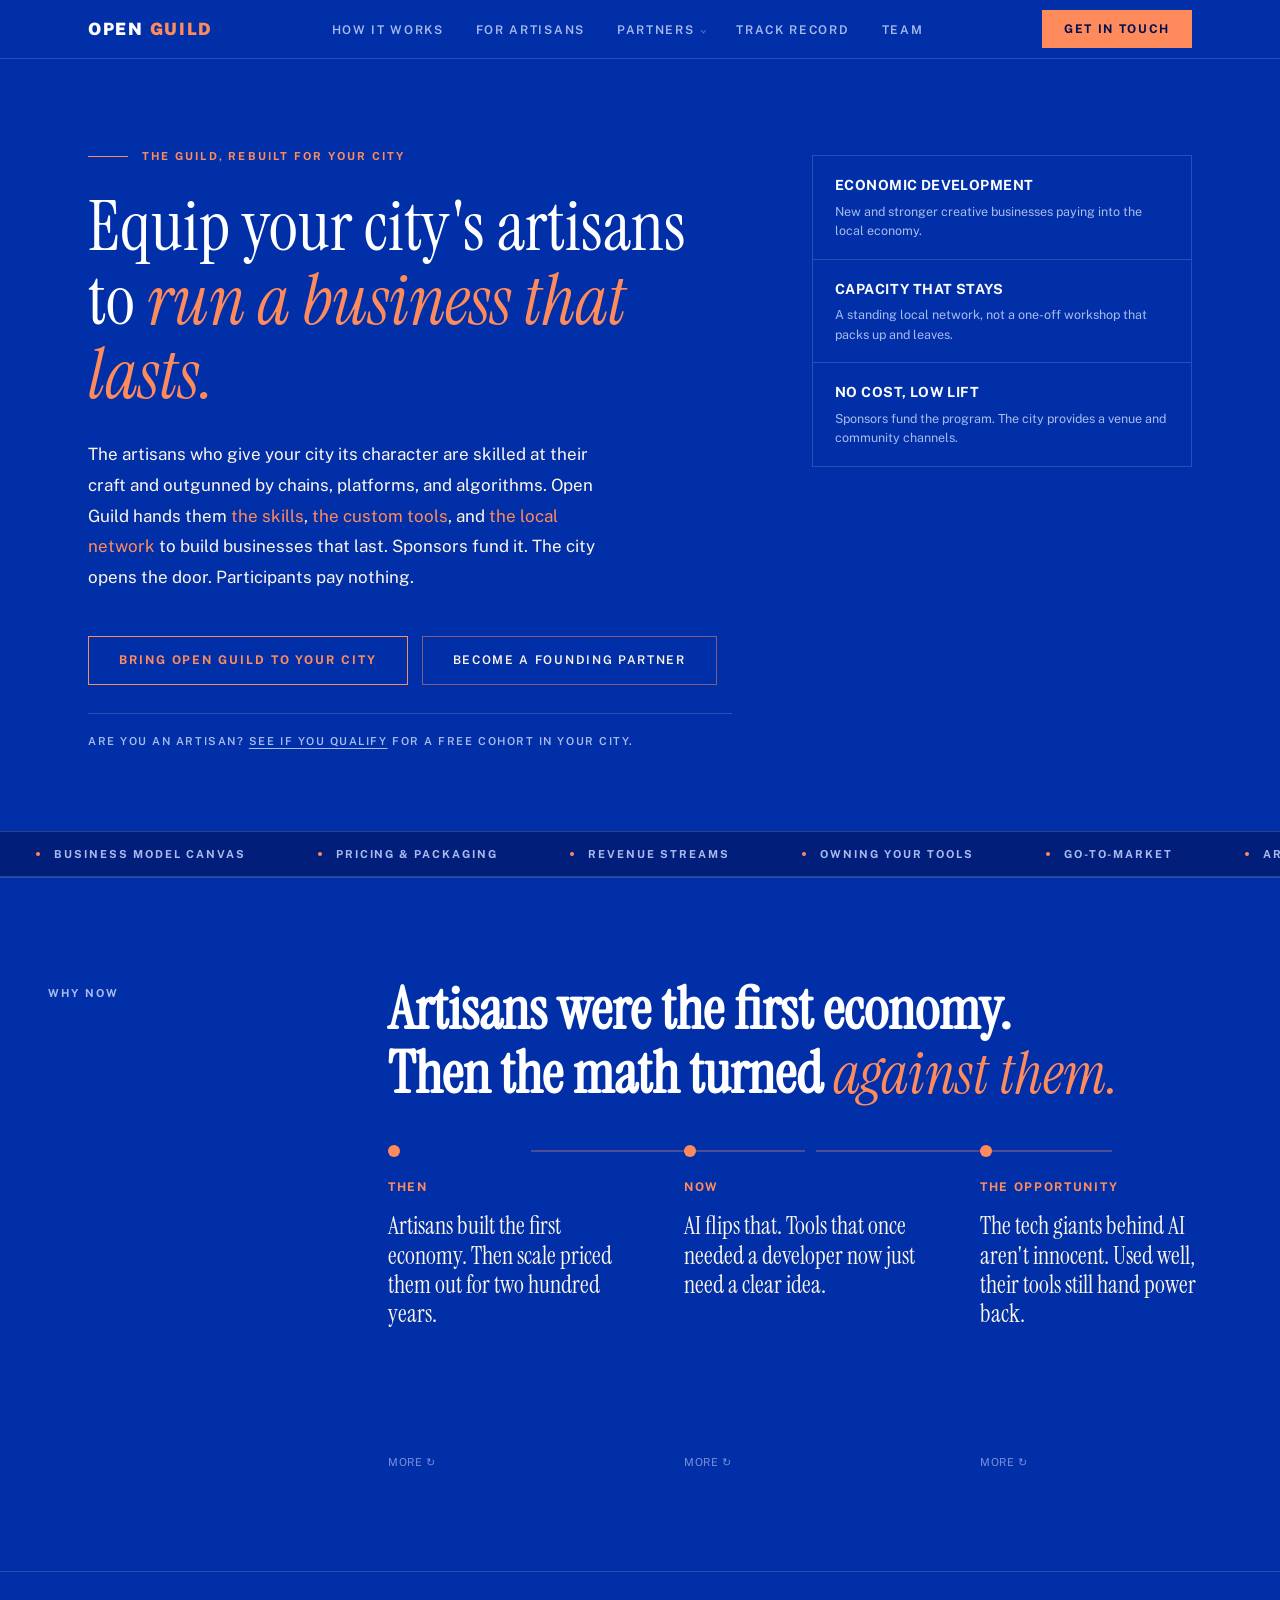
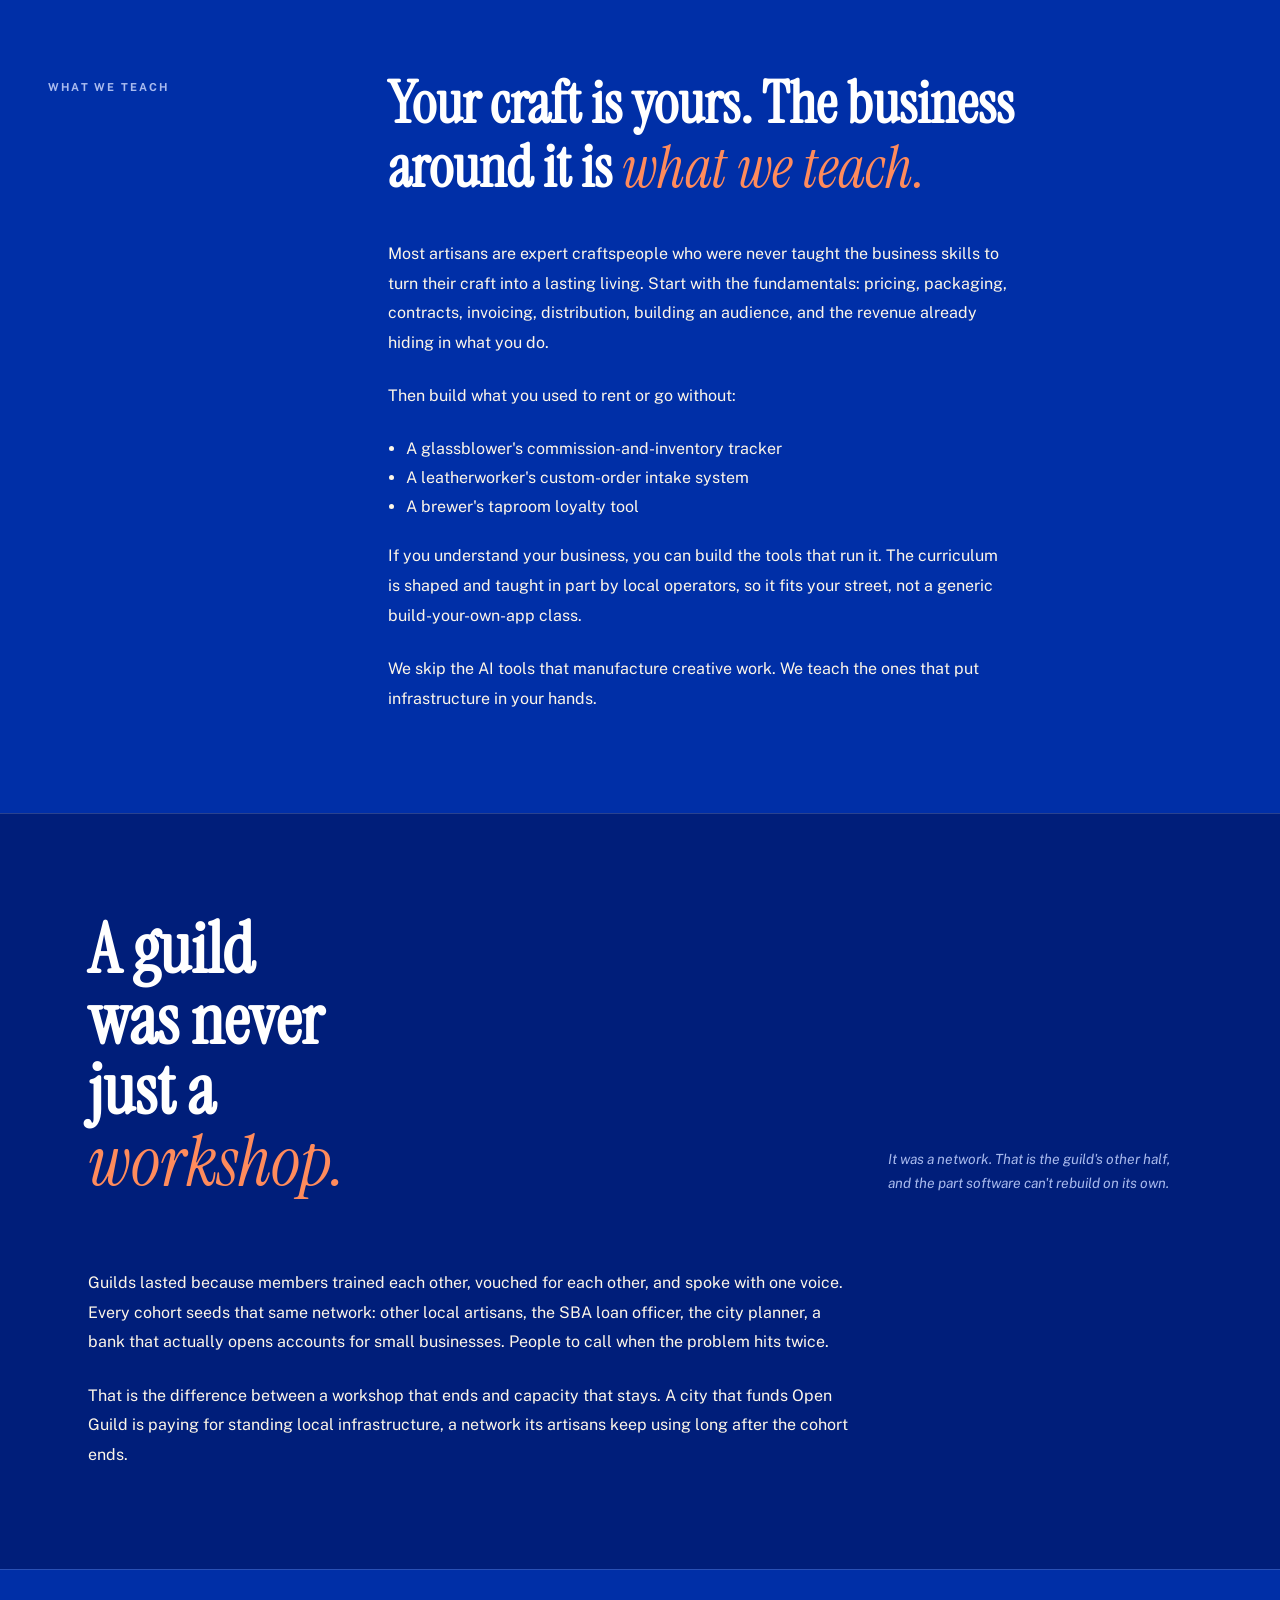
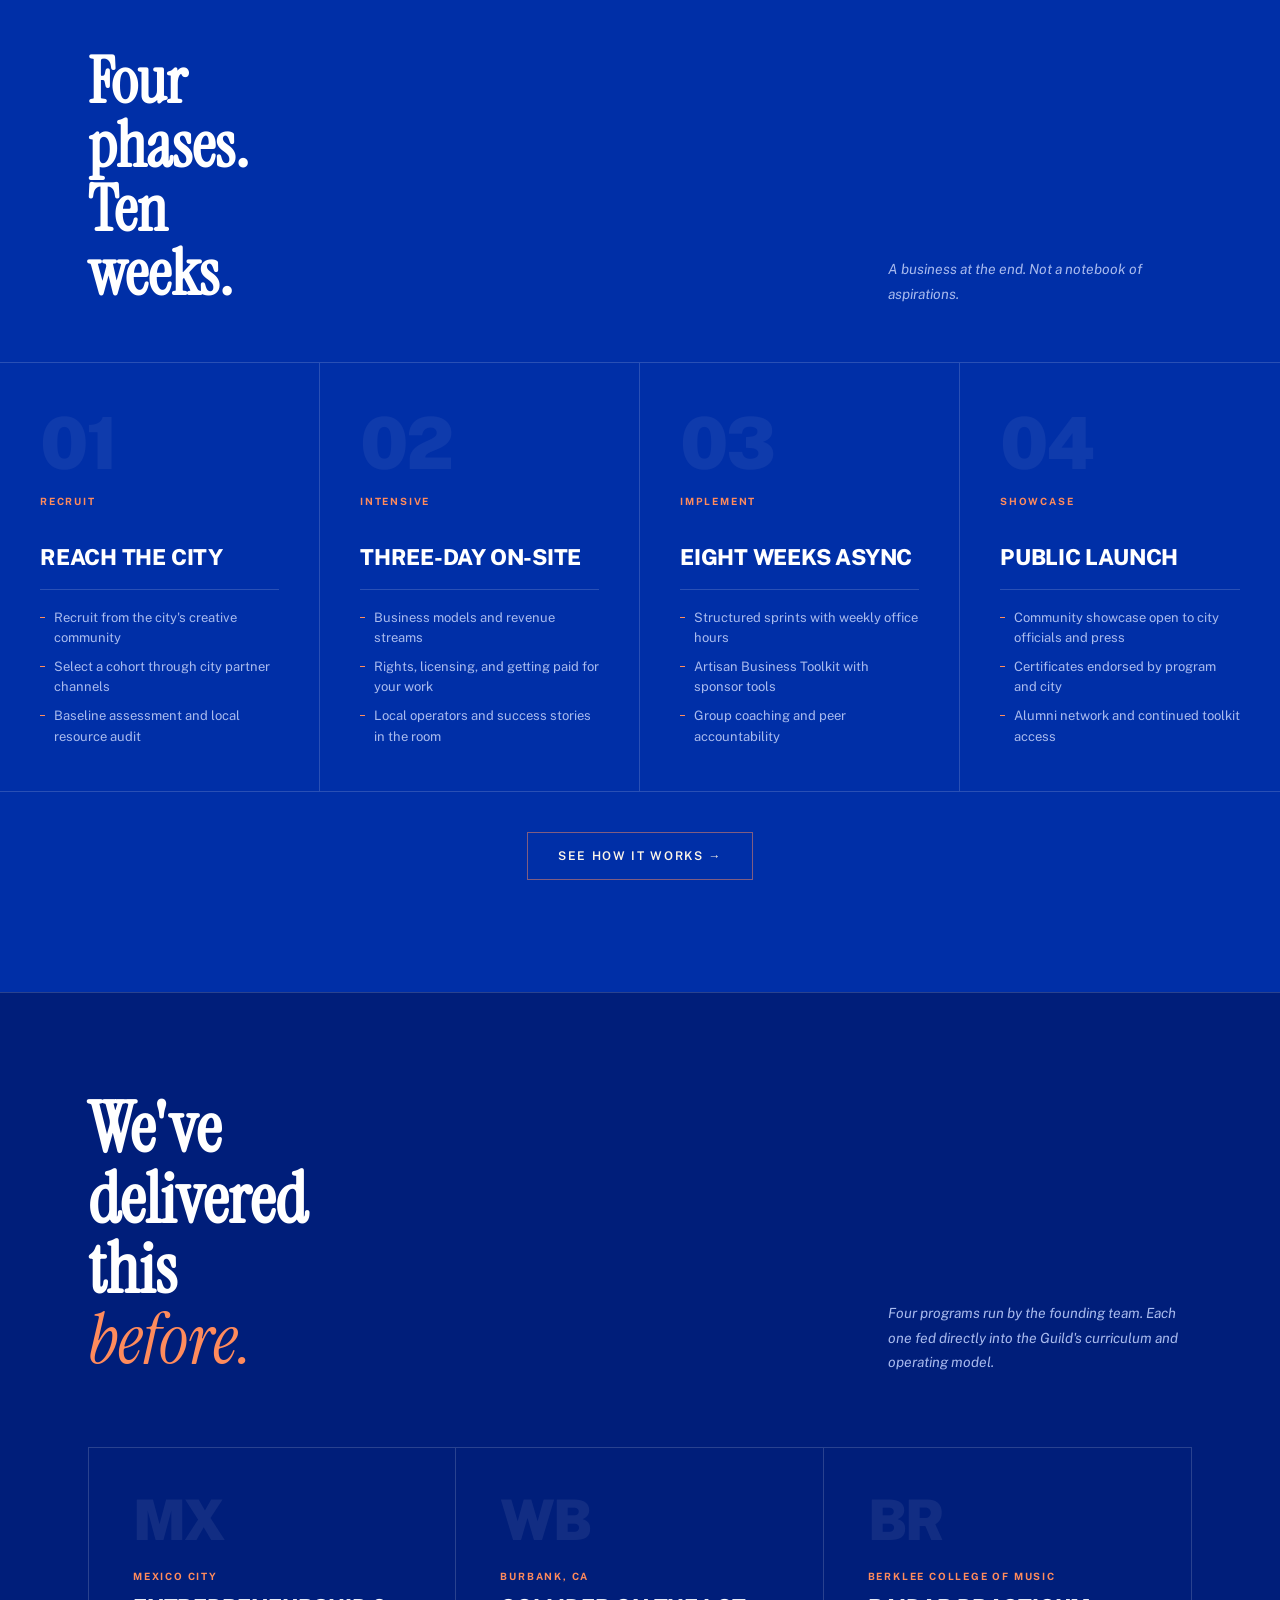
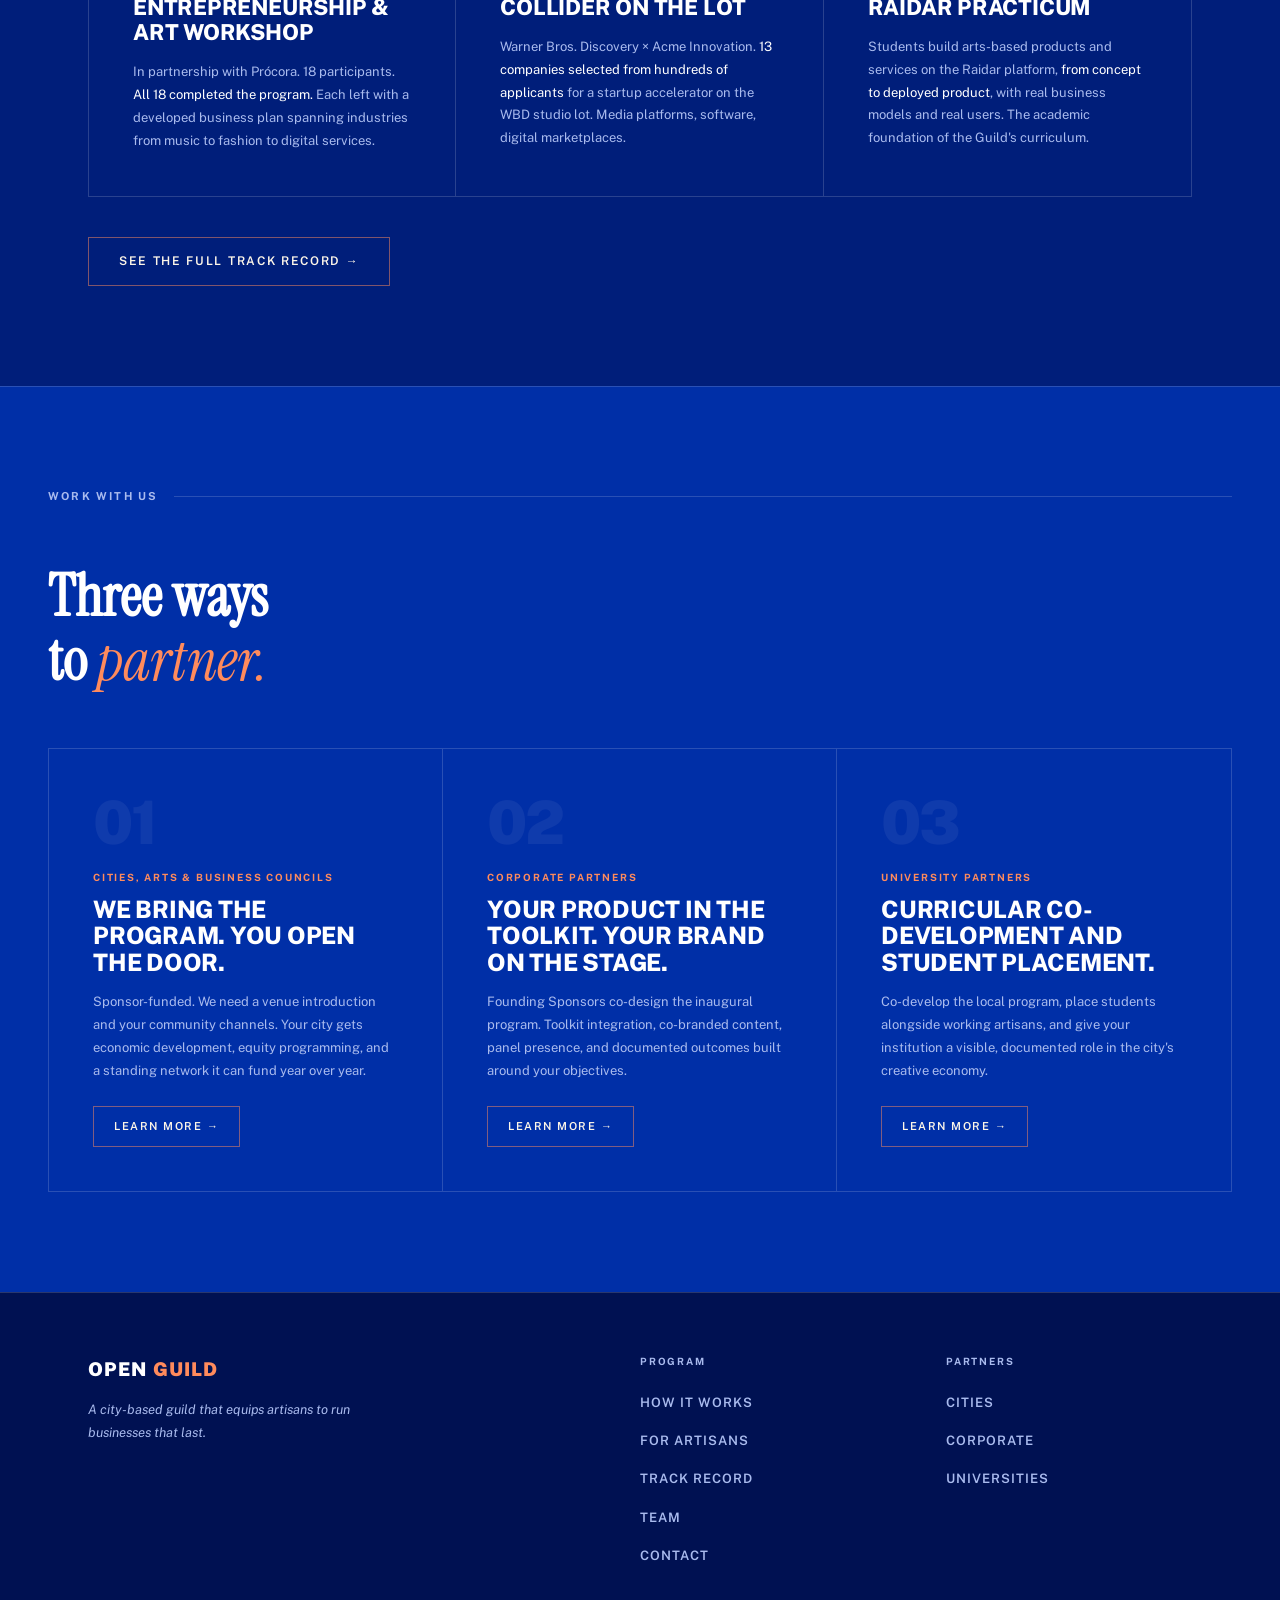
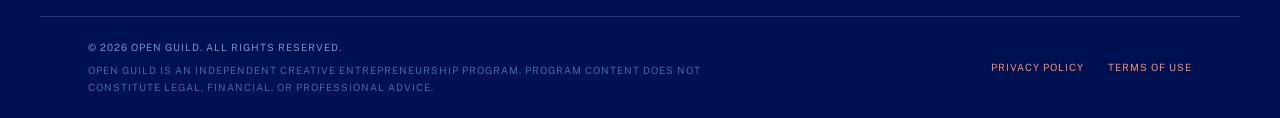
==== index.html @ da835fa4 "Fix footer-bottom layout and remaining "City Arts Lab" leftover - Restructure footer-bottom into two" ====
<!DOCTYPE html>
<html lang="en">
<head>
<meta charset="UTF-8">
<meta name="viewport" content="width=device-width, initial-scale=1.0">
<title>Open Guild — The guild, rebuilt for your city</title>
<meta property="og:title" content="Open Guild">
<meta property="og:description" content="Open Guild equips a city's artisans to run businesses that last. We bring the program to your city. Sponsors underwrite it. Participants pay nothing.">
<meta property="og:type" content="website">
<meta property="og:url" content="https://cityartslab.com/">
<meta name="twitter:card" content="summary_large_image">
<link rel="icon" type="image/svg+xml" href="/favicon.svg">
<link rel="apple-touch-icon" sizes="180x180" href="/apple-touch-icon.png">
<link rel="icon" type="image/png" sizes="32x32" href="/favicon-32.png">
<meta property="og:image" content="https://cityartslab.com/og-image.png">
<meta property="og:image:width" content="1200">
<meta property="og:image:height" content="630">
<meta property="og:image:alt" content="Open Guild - the guild, rebuilt for your city">
<meta name="twitter:image" content="https://cityartslab.com/og-image.png">
<link rel="preconnect" href="https://fonts.googleapis.com">
<link rel="preconnect" href="https://fonts.gstatic.com" crossorigin>
<link href="https://fonts.googleapis.com/css2?family=Instrument+Serif:ital@0;1&family=Public+Sans:ital,wght@0,400;0,500;0,700;1,400&display=swap" rel="stylesheet">
<link rel="stylesheet" href="styles.css">
</head>
<body>

<nav>
  <div class="nav-inner">
    <a href="index.html" class="wordmark">Open <em>Guild</em></a>
    <ul class="nav-links">
      <li><a href="how-it-works.html">How It Works</a></li>
        <li><a href="artisans.html">For Artisans</a></li>
      <li class="nav-dropdown-wrap">
        <a href="partners.html" class="has-dropdown">Partners</a>
        <ul class="nav-dropdown">
          <li><a href="cities.html">Cities</a></li>
          <li><a href="corporate.html">Corporate</a></li>
          <li><a href="universities.html">Universities</a></li>
        </ul>
      </li>
      <li><a href="track-record.html">Track Record</a></li>
      <li><a href="team.html">Team</a></li>
    </ul>
    <div class="nav-right">
      <a href="mailto:hello@cityartslab.com" class="nav-cta">Get in Touch</a>
      <button class="nav-hamburger" id="navToggle" aria-label="Menu">
        <span></span><span></span><span></span>
      </button>
    </div>
  </div>
  <div class="nav-mobile" id="navMobile">
    <ul>
      <li><a href="how-it-works.html">How It Works</a></li>
        <li><a href="artisans.html">For Artisans</a></li>
      <li><a href="partners.html">Partners</a></li>
      <li><a href="cities.html" class="sub">— Cities</a></li>
      <li><a href="corporate.html" class="sub">— Corporate</a></li>
      <li><a href="universities.html" class="sub">— Universities</a></li>
      <li><a href="track-record.html">Track Record</a></li>
      <li><a href="team.html">Team</a></li>
      <li><a href="mailto:hello@cityartslab.com">Get in Touch</a></li>
    </ul>
  </div>
</nav>

<!-- HERO -->
<div class="hero-wrap">
  <div>
    <div class="hero-kicker reveal">
      <span class="hero-kicker-line"></span>
      <span class="hero-kicker-text">The guild, rebuilt for your city</span>
    </div>
    <h1 class="hero-h1 reveal d1">
      Equip your city's artisans to <em>run a business that lasts.</em>
    </h1>
    <p class="hero-body reveal d2">
      The artisans who give your city its character are skilled at their craft and outgunned by chains, platforms, and algorithms. Open Guild hands them <span style="color:var(--coral);">the skills</span>, <span style="color:var(--coral);">the custom tools</span>, and <span style="color:var(--coral);">the local network</span> to build businesses that last. Sponsors fund it. The city opens the door. Participants pay nothing.
    </p>
    <div class="hero-ctas reveal d3">
      <a href="cities.html" class="btn-y">Bring Open Guild to your city</a>
      <a href="partners.html" class="btn-ghost">Become a founding partner</a>
    </div>
    <p class="hero-note reveal d4" style="margin-top:28px;">Are you an artisan? <a href="artisans.html" style="color:var(--muted);text-decoration:underline;text-underline-offset:3px;">See if you qualify</a> for a free cohort in your city.</p>
  </div>
  <div class="hero-stats reveal d2">
    <div class="hero-stat">
      <div class="stat-l">Economic Development</div>
      <div class="stat-d">New and stronger creative businesses paying into the local economy.</div>
    </div>
    <div class="hero-stat">
      <div class="stat-l">Capacity That Stays</div>
      <div class="stat-d">A standing local network, not a one-off workshop that packs up and leaves.</div>
    </div>
    <div class="hero-stat">
      <div class="stat-l">No Cost, Low Lift</div>
      <div class="stat-d">Sponsors fund the program. The city provides a venue and community channels.</div>
    </div>
  </div>
</div>

<!-- TICKER -->
<div class="ticker">
  <div class="ticker-track">
    <span class="ticker-item"><span class="ticker-dot"></span>Business Model Canvas</span>
    <span class="ticker-item"><span class="ticker-dot"></span>Pricing &amp; Packaging</span>
    <span class="ticker-item"><span class="ticker-dot"></span>Revenue Streams</span>
    <span class="ticker-item"><span class="ticker-dot"></span>Owning Your Tools</span>
    <span class="ticker-item"><span class="ticker-dot"></span>Go-to-Market</span>
    <span class="ticker-item"><span class="ticker-dot"></span>Artisan Business Toolkit</span>
    <span class="ticker-item"><span class="ticker-dot"></span>Rights &amp; Licensing</span>
    <span class="ticker-item"><span class="ticker-dot"></span>P&amp;L for Artisans</span>
    <span class="ticker-item"><span class="ticker-dot"></span>Contracts &amp; Invoicing</span>
    <span class="ticker-item"><span class="ticker-dot"></span>MVP to Market</span>
    <span class="ticker-item"><span class="ticker-dot"></span>Local Business Networks</span>
    <span class="ticker-item"><span class="ticker-dot"></span>Advocacy &amp; Organizing</span>
    <span class="ticker-item"><span class="ticker-dot"></span>Point-of-Sale, Built to Fit</span>
    <span class="ticker-item"><span class="ticker-dot"></span>AI-Assisted Tools</span>
    <span class="ticker-item"><span class="ticker-dot"></span>Business Model Canvas</span>
    <span class="ticker-item"><span class="ticker-dot"></span>Pricing &amp; Packaging</span>
    <span class="ticker-item"><span class="ticker-dot"></span>Revenue Streams</span>
    <span class="ticker-item"><span class="ticker-dot"></span>Owning Your Tools</span>
    <span class="ticker-item"><span class="ticker-dot"></span>Go-to-Market</span>
    <span class="ticker-item"><span class="ticker-dot"></span>Artisan Business Toolkit</span>
    <span class="ticker-item"><span class="ticker-dot"></span>Rights &amp; Licensing</span>
    <span class="ticker-item"><span class="ticker-dot"></span>P&amp;L for Artisans</span>
    <span class="ticker-item"><span class="ticker-dot"></span>Contracts &amp; Invoicing</span>
    <span class="ticker-item"><span class="ticker-dot"></span>Local Business Networks</span>
    <span class="ticker-item"><span class="ticker-dot"></span>Advocacy &amp; Organizing</span>
  </div>
</div>

<!-- WHY NOW -->
<div class="thesis-section">
  <div class="thesis-inner">
    <div class="thesis-left reveal">
      <span class="label">Why now</span>
    </div>
    <div>
      <h2 class="thesis-pull reveal d1">
        Artisans were the first economy.<br>Then the math turned <em>against them.</em>
      </h2>
      <div class="timeline-track reveal d2">
        <div class="timeline-step">
          <div class="timeline-dot"></div>
          <div class="timeline-line"></div>
          <div class="timeline-tag">Then</div>
          <div class="flip-card" tabindex="0" role="button" aria-expanded="false" aria-label="Then: expand for more detail">
            <div class="flip-card-inner">
              <div class="flip-face flip-front">
                <p class="flip-text">Artisans built the first economy. Then scale priced them out for two hundred years.</p>
                <span class="flip-hint">More ↻</span>
              </div>
              <div class="flip-face flip-back">
                <p class="flip-text">Guilds trained artisans and looked after their own. Then the power loom did the work of twenty weavers, and running a business meant owning a factory or affording a back office most artisans could never reach.</p>
                <span class="flip-hint">Close ✕</span>
              </div>
            </div>
          </div>
        </div>
        <div class="timeline-step">
          <div class="timeline-dot"></div>
          <div class="timeline-line"></div>
          <div class="timeline-tag">Now</div>
          <div class="flip-card" tabindex="0" role="button" aria-expanded="false" aria-label="Now: expand for more detail">
            <div class="flip-card-inner">
              <div class="flip-face flip-front">
                <p class="flip-text">AI flips that. Tools that once needed a developer now just need a clear idea.</p>
                <span class="flip-hint">More ↻</span>
              </div>
              <div class="flip-face flip-back">
                <p class="flip-text">The custom tools that used to take engineers and a budget now take a clear idea of how your business runs. A florist can build the delivery tool she once would have hired someone for.</p>
                <span class="flip-hint">Close ✕</span>
              </div>
            </div>
          </div>
        </div>
        <div class="timeline-step">
          <div class="timeline-dot"></div>
          <div class="timeline-tag">The opportunity</div>
          <div class="flip-card" tabindex="0" role="button" aria-expanded="false" aria-label="The opportunity: expand for more detail">
            <div class="flip-card-inner">
              <div class="flip-face flip-front">
                <p class="flip-text">The tech giants behind AI aren't innocent. Used well, their tools still hand power back.</p>
                <span class="flip-hint">More ↻</span>
              </div>
              <div class="flip-face flip-back">
                <p class="flip-text">Used deliberately, AI lets artisans build and own infrastructure that used to be too complex or too expensive. Open Guild teaches that use, and skips the generative gimmicks.</p>
                <span class="flip-hint">Close ✕</span>
              </div>
            </div>
          </div>
        </div>
      </div>
    </div>
  </div>
</div>


<!-- WHAT WE TEACH -->
<div class="thesis-section">
  <div class="thesis-inner">
    <div class="thesis-left reveal">
      <span class="label">What we teach</span>
    </div>
    <div>
      <h2 class="thesis-pull reveal d1">
        Your craft is yours. The business<br>around it is <em>what we teach.</em>
      </h2>
      <div class="thesis-body reveal d2">
        <p>
          Most artisans are expert craftspeople who were never taught the business skills to turn their craft into a lasting living. Start with the fundamentals: pricing, packaging, contracts, invoicing, distribution, building an audience, and the revenue already hiding in what you do.
        </p>
        <p>Then build what you used to rent or go without:</p>
        <ul style="margin:4px 0 20px 18px;font-family:var(--body);font-size:16px;line-height:1.8;list-style:disc;color:var(--off-white);">
          <li>A glassblower's commission-and-inventory tracker</li>
          <li>A leatherworker's custom-order intake system</li>
          <li>A brewer's taproom loyalty tool</li>
        </ul>
        <p>
          If you understand your business, you can build the tools that run it. The curriculum is shaped and taught in part by local operators, so it fits your street, not a generic build-your-own-app class.
        </p>
        <p>
          We skip the AI tools that manufacture creative work. We teach the ones that put infrastructure in your hands.
        </p>
      </div>
    </div>
  </div>
</div>

<!-- THE NETWORK -->
<div class="shift-section">
  <div class="shift-inner">
    <div class="shift-header">
      <h2 class="shift-title reveal">A guild<br>was never<br>just a<br><em>workshop.</em></h2>
      <p class="shift-sub reveal d1">It was a network. That is the guild's other half, and the part software can't rebuild on its own.</p>
    </div>
    <div class="thesis-body reveal d2" style="max-width:760px;">
      <p>
        Guilds lasted because members trained each other, vouched for each other, and spoke with one voice. Every cohort seeds that same network: other local artisans, the SBA loan officer, the city planner, a bank that actually opens accounts for small businesses. People to call when the problem hits twice.
      </p>
      <p>
        That is the difference between a workshop that ends and capacity that stays. A city that funds Open Guild is paying for standing local infrastructure, a network its artisans keep using long after the cohort ends.
      </p>
    </div>
  </div>
</div>

<!-- PROGRAM SUMMARY -->
<div class="phases-section">
  <div class="phases-header">
    <h2 class="phases-title reveal">Four<br>phases.<br>Ten<br>weeks.</h2>
    <p class="phases-intro reveal d1">A business at the end. Not a notebook of aspirations.</p>
  </div>
  <div class="phases-grid">
    <div class="phase-card reveal">
      <div class="phase-n">01</div>
      <div class="phase-tag">Recruit</div>
      <div class="phase-name">Reach the city</div>
      <hr class="pr">
      <ul class="phase-items">
        <li>Recruit from the city's creative community</li>
        <li>Select a cohort through city partner channels</li>
        <li>Baseline assessment and local resource audit</li>
      </ul>
    </div>
    <div class="phase-card reveal d1">
      <div class="phase-n">02</div>
      <div class="phase-tag">Intensive</div>
      <div class="phase-name">Three-day on-site</div>
      <hr class="pr">
      <ul class="phase-items">
        <li>Business models and revenue streams</li>
        <li>Rights, licensing, and getting paid for your work</li>
        <li>Local operators and success stories in the room</li>
      </ul>
    </div>
    <div class="phase-card reveal d2">
      <div class="phase-n">03</div>
      <div class="phase-tag">Implement</div>
      <div class="phase-name">Eight weeks async</div>
      <hr class="pr">
      <ul class="phase-items">
        <li>Structured sprints with weekly office hours</li>
        <li>Artisan Business Toolkit with sponsor tools</li>
        <li>Group coaching and peer accountability</li>
      </ul>
    </div>
    <div class="phase-card reveal d3">
      <div class="phase-n">04</div>
      <div class="phase-tag">Showcase</div>
      <div class="phase-name">Public launch</div>
      <hr class="pr">
      <ul class="phase-items">
        <li>Community showcase open to city officials and press</li>
        <li>Certificates endorsed by program and city</li>
        <li>Alumni network and continued toolkit access</li>
      </ul>
    </div>
  </div>
  <div style="padding:40px 48px;border-top:0.5px solid var(--rule);text-align:center;">
    <a href="how-it-works.html" class="btn-ghost">See how it works →</a>
  </div>
</div>

<!-- TRACK RECORD PREVIEW -->
<div class="shift-section">
  <div class="shift-inner">
    <div class="shift-header">
      <h2 class="shift-title reveal">We've<br>delivered<br>this<br><em>before.</em></h2>
      <p class="shift-sub reveal d1">Four programs run by the founding team. Each one fed directly into the Guild's curriculum and operating model.</p>
    </div>
    <div class="shift-grid">
      <div class="shift-card reveal">
        <div class="shift-card-num">MX</div>
        <div class="shift-card-tag">Mexico City</div>
        <div class="shift-card-title">Entrepreneurship &amp; Art Workshop</div>
        <p class="shift-card-body">In partnership with Prócora. 18 participants. <strong>All 18 completed the program.</strong> Each left with a developed business plan spanning industries from music to fashion to digital services.</p>
      </div>
      <div class="shift-card reveal d1">
        <div class="shift-card-num">WB</div>
        <div class="shift-card-tag">Burbank, CA</div>
        <div class="shift-card-title">Collider On The Lot</div>
        <p class="shift-card-body">Warner Bros. Discovery × Acme Innovation. <strong>13 companies selected from hundreds of applicants</strong> for a startup accelerator on the WBD studio lot. Media platforms, software, digital marketplaces.</p>
      </div>
      <div class="shift-card reveal d2">
        <div class="shift-card-num">BR</div>
        <div class="shift-card-tag">Berklee College of Music</div>
        <div class="shift-card-title">Raidar Practicum</div>
        <p class="shift-card-body">Students build arts-based products and services on the Raidar platform, <strong>from concept to deployed product</strong>, with real business models and real users. The academic foundation of the Guild's curriculum.</p>
      </div>
    </div>
    <div style="margin-top:40px;">
      <a href="track-record.html" class="btn-ghost">See the full track record →</a>
    </div>
  </div>
</div>

<!-- PARTNER ROUTING -->
<div class="section" style="border-top:0.5px solid var(--rule);">
  <div class="section-inner">
    <div class="sh reveal"><span class="sl">Work with us</span></div>
    <h2 class="thesis-pull reveal d1" style="margin-bottom:56px;">Three ways<br>to <em>partner.</em></h2>
    <div class="pillars">
      <div class="pillar reveal">
        <div class="pillar-num">01</div>
        <div class="pillar-tag">Cities, Arts &amp; Business Councils</div>
        <div class="pillar-title">We bring the program. You open the door.</div>
        <p class="pillar-body">Sponsor-funded. We need a venue introduction and your community channels. Your city gets economic development, equity programming, and a standing network it can fund year over year.</p>
        <div style="margin-top:24px;"><a href="cities.html" class="btn-ghost" style="font-size:11px;padding:10px 20px;">Learn more →</a></div>
      </div>
      <div class="pillar reveal d1">
        <div class="pillar-num">02</div>
        <div class="pillar-tag">Corporate Partners</div>
        <div class="pillar-title">Your product in the toolkit. Your brand on the stage.</div>
        <p class="pillar-body">Founding Sponsors co-design the inaugural program. Toolkit integration, co-branded content, panel presence, and documented outcomes built around your objectives.</p>
        <div style="margin-top:24px;"><a href="corporate.html" class="btn-ghost" style="font-size:11px;padding:10px 20px;">Learn more →</a></div>
      </div>
      <div class="pillar reveal d2">
        <div class="pillar-num">03</div>
        <div class="pillar-tag">University Partners</div>
        <div class="pillar-title">Curricular co-development and student placement.</div>
        <p class="pillar-body">Co-develop the local program, place students alongside working artisans, and give your institution a visible, documented role in the city's creative economy.</p>
        <div style="margin-top:24px;"><a href="universities.html" class="btn-ghost" style="font-size:11px;padding:10px 20px;">Learn more →</a></div>
      </div>
    </div>
  </div>
</div>

<footer>
  <div class="footer-inner">
    <div>
      <div class="footer-mark">Open <em>Guild</em></div>
      <p class="footer-tagline">A city-based guild that equips artisans to run businesses that last.</p>
    </div>
    <div>
      <div class="footer-col-h">Program</div>
      <ul class="footer-links">
        <li><a href="how-it-works.html">How It Works</a></li>
        <li><a href="artisans.html">For Artisans</a></li>
        <li><a href="track-record.html">Track Record</a></li>
        <li><a href="team.html">Team</a></li>
        <li><a href="mailto:hello@cityartslab.com">Contact</a></li>
      </ul>
    </div>
    <div>
      <div class="footer-col-h">Partners</div>
      <ul class="footer-links">
        <li><a href="cities.html">Cities</a></li>
        <li><a href="corporate.html">Corporate</a></li>
        <li><a href="universities.html">Universities</a></li>
      </ul>
    </div>
  </div>
  <div class="footer-bottom">
    <div class="footer-legal-group">
      <span class="footer-legal">© 2026 Open Guild. All rights reserved.</span>
      <span class="footer-legal" style="opacity:0.65;">Open Guild is an independent creative entrepreneurship program. Program content does not constitute legal, financial, or professional advice.</span>
    </div>
    <div class="footer-legal-links">
      <a href="privacy.html" class="footer-legal">Privacy Policy</a>
      <a href="terms.html" class="footer-legal">Terms of Use</a>
    </div>
  </div>
</footer>

<script>
const obs = new IntersectionObserver((entries) => {
  entries.forEach(e => { if (e.isIntersecting) { e.target.classList.add('in'); obs.unobserve(e.target); } });
}, { threshold: 0.08 });
document.querySelectorAll('.reveal').forEach(el => obs.observe(el));
const toggle = document.getElementById('navToggle');
const mobile = document.getElementById('navMobile');
if (toggle && mobile) {
  toggle.addEventListener('click', () => {
    mobile.classList.toggle('open');
    toggle.classList.toggle('open');
  });
}

const canHover = window.matchMedia('(hover: hover) and (pointer: fine)').matches;
function setStepActive(step, active) {
  const dot = step.querySelector('.timeline-dot');
  if (dot) dot.classList.toggle('dot-active', active);
  const line = step.querySelector('.timeline-line');
  if (line) line.classList.toggle('line-active', active);
  const prevLine = step.previousElementSibling && step.previousElementSibling.querySelector('.timeline-line');
  if (prevLine) prevLine.classList.toggle('line-active', active);
}
document.querySelectorAll('.timeline-step').forEach(step => {
  const card = step.querySelector('.flip-card');
  if (!card) return;
  if (canHover) {
    card.addEventListener('mouseenter', () => setStepActive(step, true));
    card.addEventListener('mouseleave', () => setStepActive(step, false));
    card.addEventListener('focus', () => setStepActive(step, true));
    card.addEventListener('blur', () => setStepActive(step, false));
  } else {
    card.addEventListener('click', () => {
      const willOpen = !card.classList.contains('flipped');
      card.classList.toggle('flipped', willOpen);
      card.setAttribute('aria-expanded', String(willOpen));
      setStepActive(step, willOpen);
    });
  }
});
</script>
</body>
</html>
---- styles.css ----
/* ═══════════════════════════════════════════════
   AML — CONSOLIDATED STYLESHEET
   Arts & Music Entrepreneurship Lab
   ═══════════════════════════════════════════════ */

/* ── CUSTOM PROPERTIES ── */
:root {
  --ikb:       #002FA7;
  --ikb-dark:  #001E7A;
  --ikb-deep:  #001152;
  --ikb-mid:   #2B4FD1;
  --coral:     #FF8B5C;
  --coral-dk:  #E06B3E;
  --coral-pale: #FDDCC8;
  --white:     #FFFFFF;
  --off-white: #FDF6E8;
  --muted:     #A9BBEE;
  --muted-dim: #7A8FD6;
  --rule:      rgba(255,255,255,0.16);
  --display:   'Public Sans', sans-serif;
  --body:      'Public Sans', sans-serif;
  --headline:  'Instrument Serif', serif;
}

/* ── RESET + BASE ── */
*, *::before, *::after { box-sizing: border-box; margin: 0; padding: 0; }
html { scroll-behavior: smooth; }
body {
  background: var(--ikb);
  color: var(--white);
  font-family: var(--body);
  font-size: 16px;
  line-height: 1.7;
  overflow-x: hidden;
}

/* ── UTILITIES ── */
.container { max-width: 1200px; margin: 0 auto; padding: 0 48px; }
.label {
  font-family: var(--display);
  font-size: 11px; font-weight: 700;
  letter-spacing: 0.2em; text-transform: uppercase;
  color: var(--muted);
}
.rule-h { border: none; border-top: 0.5px solid var(--rule); }
.yellow { color: var(--coral); }

/* ── REVEAL ANIMATIONS ── */
.reveal {
  opacity: 0;
  transform: translateY(22px);
  transition: opacity 0.75s cubic-bezier(0.16,1,0.3,1),
              transform 0.75s cubic-bezier(0.16,1,0.3,1);
}
.reveal.in { opacity: 1; transform: translateY(0); }
.d1 { transition-delay: 0.08s; }
.d2 { transition-delay: 0.16s; }
.d3 { transition-delay: 0.24s; }
.d4 { transition-delay: 0.32s; }

/* ── NAV ── */
nav {
  position: sticky; top: 0; z-index: 100;
  background: var(--ikb);
  border-bottom: 0.5px solid var(--rule);
}
.nav-inner {
  max-width: 1200px; margin: 0 auto;
  display: flex; align-items: center;
  justify-content: space-between;
  height: 58px; padding: 0 48px;
}
.wordmark {
  font-family: var(--display);
  font-size: 17px; font-weight: 900;
  letter-spacing: 0.1em; text-transform: uppercase;
  color: var(--white); text-decoration: none;
}
.wordmark em { color: var(--coral); font-style: normal; }
.nav-links { display: flex; gap: 32px; list-style: none; }
.nav-links a {
  font-family: var(--display); font-size: 12px;
  font-weight: 600; letter-spacing: 0.14em;
  text-transform: uppercase; color: var(--muted);
  text-decoration: none; transition: color 0.2s;
}
.nav-links a:hover, .nav-links a.active { color: var(--white); }
.nav-cta {
  font-family: var(--display); font-size: 12px;
  font-weight: 700; letter-spacing: 0.14em;
  text-transform: uppercase; background: var(--coral);
  color: var(--ikb-deep); padding: 9px 22px;
  text-decoration: none; transition: background 0.2s;
}
.nav-cta:hover { background: var(--coral-dk); }
/* ── NAV DROPDOWN ── */
.nav-right { display: flex; align-items: center; gap: 16px; }
.nav-dropdown-wrap { position: relative; }
.nav-dropdown-wrap:hover .nav-dropdown,
.nav-dropdown-wrap:focus-within .nav-dropdown { opacity: 1; pointer-events: all; transform: translateY(0); }
.has-dropdown::after {
  content: ''; display: inline-block;
  width: 4px; height: 4px;
  border-right: 1px solid currentColor; border-bottom: 1px solid currentColor;
  transform: rotate(45deg) translateY(-2px);
  margin-left: 6px; opacity: 0.5;
}
.nav-dropdown {
  position: absolute; top: calc(100% + 8px); left: 0;
  background: var(--ikb-dark); border: 0.5px solid var(--rule);
  list-style: none; min-width: 160px; z-index: 200;
  opacity: 0; pointer-events: none;
  transform: translateY(-6px);
  transition: opacity 0.15s, transform 0.15s;
}
.nav-dropdown li a {
  display: block; padding: 10px 16px;
  font-family: var(--display); font-size: 11px;
  font-weight: 600; letter-spacing: 0.14em;
  text-transform: uppercase; color: var(--muted);
  text-decoration: none; border-bottom: 0.5px solid var(--rule);
  transition: color 0.2s, background 0.2s;
}
.nav-dropdown li:last-child a { border-bottom: none; }
.nav-dropdown li a:hover { color: var(--white); background: var(--ikb); }

/* ── NAV HAMBURGER ── */
.nav-hamburger {
  display: none; flex-direction: column; gap: 5px;
  background: none; border: none; cursor: pointer; padding: 4px;
}
.nav-hamburger span {
  display: block; width: 22px; height: 1.5px;
  background: var(--white); transition: transform 0.2s, opacity 0.2s;
}
.nav-hamburger.open span:nth-child(1) { transform: translateY(6.5px) rotate(45deg); }
.nav-hamburger.open span:nth-child(2) { opacity: 0; }
.nav-hamburger.open span:nth-child(3) { transform: translateY(-6.5px) rotate(-45deg); }

/* ── NAV MOBILE ── */
.nav-mobile {
  display: none; background: var(--ikb-dark);
  border-top: 0.5px solid var(--rule);
}
.nav-mobile.open { display: block; }
.nav-mobile ul { list-style: none; }
.nav-mobile ul a {
  display: block; padding: 14px 24px;
  font-family: var(--display); font-size: 13px; font-weight: 600;
  letter-spacing: 0.14em; text-transform: uppercase;
  color: var(--muted); text-decoration: none;
  border-bottom: 0.5px solid var(--rule); transition: color 0.2s;
}
.nav-mobile ul a:hover { color: var(--white); }
.nav-mobile ul li:last-child a { border-bottom: none; }
.nav-mobile ul a.sub { padding-left: 36px; font-size: 11px; color: var(--muted-dim); }

@media (max-width: 768px) {
  .nav-inner { padding: 0 24px; }
  .nav-links { display: none; }
  .nav-hamburger { display: flex; }
}

/* ── FOOTER ── */
footer { border-top: 0.5px solid var(--rule); background: var(--ikb-deep); }
.footer-inner {
  max-width: 1200px; margin: 0 auto;
  padding: 60px 48px 48px;
  display: grid; grid-template-columns: 2fr 1fr 1fr;
  gap: 60px;
}
.footer-mark {
  font-family: var(--display); font-size: 19px;
  font-weight: 900; letter-spacing: 0.06em;
  text-transform: uppercase; color: var(--white);
  margin-bottom: 14px;
}
.footer-mark em { color: var(--coral); font-style: normal; }
.footer-tagline {
  font-size: 13px; color: var(--muted);
  line-height: 1.75; font-style: italic;
  max-width: 36ch;
}
.footer-col-h {
  font-family: var(--display); font-size: 10px;
  font-weight: 700; letter-spacing: 0.18em;
  text-transform: uppercase; color: var(--muted);
  margin-bottom: 18px;
}
.footer-links { list-style: none; display: flex; flex-direction: column; gap: 11px; }
.footer-links a {
  font-family: var(--display); font-size: 13px;
  font-weight: 600; text-transform: uppercase;
  letter-spacing: 0.08em; color: var(--muted);
  text-decoration: none; transition: color 0.2s;
}
.footer-links a:hover { color: var(--white); }
.footer-bottom {
  max-width: 1200px; margin: 0 auto;
  padding: 22px 48px;
  border-top: 0.5px solid var(--rule);
  display: flex; justify-content: space-between; align-items: center; gap: 32px;
}
.footer-legal {
  font-family: var(--display); font-size: 10px;
  letter-spacing: 0.1em; color: var(--muted-dim);
  text-transform: uppercase;
}
.footer-legal-group { display: flex; flex-direction: column; gap: 6px; max-width: 640px; }
.footer-legal-links { display: flex; gap: 24px; flex-shrink: 0; }
.footer-legal-links a.footer-legal { color: var(--coral); text-decoration: none; }
@media (max-width: 768px) {
  .footer-inner { grid-template-columns: 1fr; gap: 40px; padding: 48px 24px; }
  .footer-bottom { flex-direction: column; gap: 16px; padding: 22px 24px; text-align: center; }
  .footer-legal-group { max-width: none; align-items: center; }
  .footer-legal-links { justify-content: center; }
}

/* ── SHARED BUTTONS ── */
.btn-y {
  font-family: var(--display); font-size: 12px;
  font-weight: 700; letter-spacing: 0.16em;
  text-transform: uppercase; background: transparent;
  color: var(--coral); padding: 13px 30px;
  border: 1.5px solid var(--coral);
  text-decoration: none; display: inline-block;
  transition: background 0.2s, color 0.2s, transform 0.15s;
}
.btn-y:hover { background: var(--coral); color: var(--ikb-deep); transform: translateY(-1px); }

.btn-ghost {
  font-family: var(--display); font-size: 12px;
  font-weight: 600; letter-spacing: 0.14em;
  text-transform: uppercase; color: var(--off-white);
  padding: 13px 30px; text-decoration: none;
  border: 1px solid rgba(255,139,92,0.5); display: inline-block;
  transition: border-color 0.2s, color 0.2s, transform 0.15s;
}
.btn-ghost:hover { border-color: var(--coral); color: var(--white); transform: translateY(-1px); }

.btn-dark {
  font-family: var(--display); font-size: 12px;
  font-weight: 700; letter-spacing: 0.16em;
  text-transform: uppercase; background: transparent;
  color: var(--ikb-deep); padding: 13px 28px;
  border: 1.5px solid var(--coral-dk);
  text-decoration: none; display: inline-block;
  transition: background 0.2s, color 0.2s;
}
.btn-dark:hover { background: var(--coral-dk); color: var(--white); }

.btn-outline-dk {
  font-family: var(--display); font-size: 12px;
  font-weight: 600; letter-spacing: 0.14em;
  text-transform: uppercase; color: var(--ikb-deep);
  padding: 13px 28px; text-decoration: none;
  border: 0.5px solid var(--coral-dk); display: inline-block;
  transition: border-color 0.2s, background 0.2s, color 0.2s;
}
.btn-outline-dk:hover { background: var(--coral-dk); color: var(--white); border-color: var(--coral-dk); }

/* ── TOP-LEVEL SECTION DIVIDERS ── */
section[id] + section[id] { border-top: 0.5px solid var(--rule); }

/* ── SHARED SECTION PATTERN ── */
.section { padding: 100px 48px; border-top: 0.5px solid var(--rule); }
.section-inner { max-width: 1200px; margin: 0 auto; }
@media (max-width: 768px) { .section { padding: 72px 24px; } }

/* Section header with trailing rule */
.section-header, .sh {
  display: flex; align-items: center; gap: 16px;
  margin-bottom: 60px;
}
.section-header::after, .sh::after {
  content: ''; flex: 1; height: 0.5px; background: var(--rule);
}
.section-label, .sl {
  font-family: var(--display); font-size: 11px;
  font-weight: 700; letter-spacing: 0.2em;
  text-transform: uppercase; color: var(--muted);
}

/* Shared hero kicker line/text (most pages) */
.hero-kicker { display: flex; align-items: center; gap: 14px; margin-bottom: 24px; }
.kl { width: 36px; height: 1px; background: var(--coral); flex-shrink: 0; }
.kt {
  font-family: var(--display); font-size: 11px;
  font-weight: 700; letter-spacing: 0.2em;
  text-transform: uppercase; color: var(--coral);
}
/* Shared across manifesto/team/cities page heros */
.hero-lede { font-size: 17px; line-height: 1.8; color: var(--off-white); margin-bottom: 32px; }
.hero-note {
  font-family: var(--display); font-size: 11px;
  font-weight: 600; letter-spacing: 0.14em;
  text-transform: uppercase; color: var(--muted);
  border-top: 0.5px solid var(--rule); padding-top: 18px;
}
.hero-ctas { display: flex; gap: 14px; flex-wrap: wrap; }

/* Shared CTA band (casestudies, team) */
.cta-band { padding: 80px 48px; }
.cta-band.yellow-band { background: var(--coral-pale); border-top: 0.5px solid rgba(0,17,82,0.1); }
.cta-inner {
  max-width: 1200px; margin: 0 auto;
  display: flex; align-items: center;
  justify-content: space-between; gap: 40px; flex-wrap: wrap;
}
.cta-text {
  font-family: var(--headline);
  font-size: clamp(28px,3.5vw,44px);
  font-weight: 900; color: var(--ikb-deep); line-height: 1.1;
}
.cta-btns { display: flex; gap: 14px; flex-wrap: wrap; }
@media (max-width: 768px) {
  .cta-band { padding: 60px 24px; }
  .cta-inner { flex-direction: column; align-items: flex-start; }
}

/* ═══════════════════════════════════════════════
   PAGE-SPECIFIC
   ═══════════════════════════════════════════════ */

/* ── HOMEPAGE ── */
.hero-wrap {
  max-width: 1200px; margin: 0 auto;
  padding: 88px 48px 80px;
  display: grid; grid-template-columns: 1fr 380px;
  gap: 80px; align-items: start;
}
.hero-kicker-line { width: 40px; height: 1px; background: var(--coral); flex-shrink: 0; }
.hero-kicker-text {
  font-family: var(--display); font-size: 11px;
  font-weight: 700; letter-spacing: 0.2em;
  text-transform: uppercase; color: var(--coral);
}
.hero-h1 {
  font-family: var(--headline);
  font-size: clamp(44px,5.5vw,76px);
  font-weight: 400; line-height: 1.05;
  margin-bottom: 28px;
}
.hero-h1 em { font-style: italic; font-weight: 400; color: var(--coral); }
.hero-body {
  font-size: 17px; line-height: 1.8;
  color: var(--off-white); max-width: 54ch; margin-bottom: 44px;
}
.hero-stats {
  display: flex; flex-direction: column;
  border: 0.5px solid var(--rule); margin-top: 8px;
}
.hero-stat { padding: 18px 22px; border-bottom: 0.5px solid var(--rule); }
.hero-stat:last-child { border-bottom: none; }
.stat-n {
  font-family: var(--display);
  font-size: clamp(44px,5vw,64px);
  font-weight: 900; line-height: 1;
  color: var(--coral); letter-spacing: -0.02em;
}
.stat-l {
  font-family: var(--display); font-size: 14px;
  font-weight: 700; letter-spacing: 0.03em;
  text-transform: uppercase; color: var(--white); margin-top: 0;
}
.stat-d { font-size: 12.5px; color: var(--muted); margin-top: 4px; line-height: 1.55; }
@media (max-width: 900px) {
  .hero-wrap { grid-template-columns: 1fr; padding: 60px 24px; gap: 48px; }
  .hero-stats { display: none; }
}

.ticker {
  border-top: 0.5px solid var(--rule); border-bottom: 0.5px solid var(--rule);
  background: var(--ikb-dark); overflow: hidden; padding: 13px 0;
}
.ticker-track { display: flex; white-space: nowrap; animation: tick 32s linear infinite; }
.ticker-item {
  font-family: var(--display); font-size: 11px;
  font-weight: 700; letter-spacing: 0.18em;
  text-transform: uppercase; color: var(--muted);
  padding: 0 36px; display: flex; align-items: center; gap: 14px;
}
.ticker-dot { width: 4px; height: 4px; background: var(--coral); border-radius: 50%; flex-shrink: 0; }
@keyframes tick { 0% { transform: translateX(0); } 100% { transform: translateX(-50%); } }

.thesis-section { border-top: 0.5px solid var(--rule); padding: 100px 48px; }
.thesis-inner {
  max-width: 1200px; margin: 0 auto;
  display: grid; grid-template-columns: 240px 1fr;
  gap: 100px; align-items: start;
}
.thesis-left { padding-top: 6px; }
.thesis-left .label { margin-bottom: 24px; display: block; }
.thesis-left p { font-size: 13px; color: var(--muted); font-style: italic; line-height: 1.8; }
.thesis-pull {
  font-family: var(--headline);
  font-size: clamp(38px,4.5vw,60px);
  font-weight: 800; line-height: 1.1; margin-bottom: 40px;
}
.thesis-pull em { color: var(--coral); font-style: italic; font-weight: 400; }
.thesis-body { font-size: 16px; line-height: 1.85; color: var(--off-white); max-width: 62ch; }
.thesis-body p { margin-bottom: 24px; }
.thesis-body p:last-child { margin-bottom: 0; }
.thesis-subhead {
  font-family: var(--display); font-size: 12px; font-weight: 700;
  letter-spacing: 0.14em; text-transform: uppercase;
  color: var(--coral); margin-bottom: 10px; margin-top: 28px;
}
.thesis-subhead:first-child { margin-top: 0; }
.thesis-body strong { color: var(--white); font-weight: 700; }

/* ── WHY NOW TIMELINE ── */
.timeline-track { display: flex; align-items: flex-start; gap: 0; margin-top: 8px; }
.timeline-step { flex: 1; position: relative; padding: 0 22px; }
.timeline-step:first-child { padding-left: 0; }
.timeline-step:last-child { padding-right: 0; }
.timeline-dot {
  width: 12px; height: 12px; border-radius: 50%; background: var(--coral);
  margin-bottom: 20px; position: relative; z-index: 2;
  transition: transform 0.25s, box-shadow 0.25s;
}
.timeline-dot.dot-active { transform: scale(1.4); box-shadow: 0 0 0 4px rgba(255,139,92,0.25); }
.timeline-line {
  position: absolute; top: 5px; left: calc(50% + 6px); width: 100%; height: 2px;
  background: rgba(255,139,92,0.3); transition: background 0.3s;
}
.timeline-line.line-active { background: var(--coral); }
.timeline-step:last-child .timeline-line { display: none; }
.timeline-tag {
  font-family: var(--display); font-weight: 700; font-size: 12px;
  letter-spacing: 0.14em; text-transform: uppercase; color: var(--coral); margin-bottom: 14px;
}
.flip-card { perspective: 1400px; height: 260px; cursor: pointer; }
.flip-card:focus-visible { outline: 1.5px solid var(--coral); outline-offset: 4px; }
.flip-card-inner {
  position: relative; width: 100%; height: 100%;
  transition: transform 0.5s cubic-bezier(.4,.2,.2,1); transform-style: preserve-3d;
}
.flip-card.flipped .flip-card-inner { transform: rotateY(180deg); }
@media (hover: hover) and (pointer: fine) {
  .flip-card:hover .flip-card-inner { transform: rotateY(180deg); }
}
.flip-face { position: absolute; inset: 0; backface-visibility: hidden; display: flex; flex-direction: column; }
.flip-back { transform: rotateY(180deg); }
.flip-text { font-size: 15px; line-height: 1.6; color: var(--off-white); }
.flip-front .flip-text { font-family: var(--headline); font-size: 24px; line-height: 1.22; color: var(--off-white); }
.flip-back .flip-text { color: var(--white); }
.flip-hint { margin-top: auto; font-size: 11px; color: var(--muted-dim); letter-spacing: 0.06em; text-transform: uppercase; }
@media (max-width: 900px) {
  .timeline-track { flex-direction: column; align-items: stretch; gap: 40px; }
  .timeline-step { padding: 0; }
  .timeline-line { display: none; }
  .flip-card { height: 190px; }
}

@media (max-width: 900px) {
  .thesis-section { padding: 80px 24px; }
  .thesis-inner { grid-template-columns: 1fr; gap: 40px; }
}

.shift-section { border-top: 0.5px solid var(--rule); background: var(--ikb-dark); }
.shift-inner { max-width: 1200px; margin: 0 auto; padding: 100px 48px; }
.shift-header {
  display: flex; align-items: flex-end;
  justify-content: space-between; gap: 48px; margin-bottom: 72px;
}
.shift-title {
  font-family: var(--headline);
  font-size: clamp(42px,5.5vw,76px);
  font-weight: 900; line-height: 1.0;
}
.shift-title em { color: var(--coral); font-style: italic; font-weight: 400; }
.shift-sub { font-size: 14px; color: var(--muted); max-width: 38ch; line-height: 1.75; font-style: italic; flex-shrink: 0; }
.shift-grid { display: grid; grid-template-columns: 1fr 1fr 1fr; gap: 0; border: 0.5px solid var(--rule); }
.shift-card { padding: 44px; border-right: 0.5px solid var(--rule); }
.shift-card:last-child { border-right: none; }
.shift-card-num {
  font-family: var(--display); font-size: 56px;
  font-weight: 900; color: rgba(255,255,255,0.07);
  line-height: 1; letter-spacing: -0.04em; margin-bottom: 20px;
}
.shift-card-tag {
  font-family: var(--display); font-size: 10px;
  font-weight: 700; letter-spacing: 0.18em;
  text-transform: uppercase; color: var(--coral); margin-bottom: 10px;
}
.shift-card-title {
  font-family: var(--display); font-size: 22px;
  font-weight: 800; text-transform: uppercase;
  letter-spacing: -0.01em; line-height: 1.15; margin-bottom: 16px;
}
.shift-card-body { font-size: 13px; color: var(--muted); line-height: 1.75; }
.shift-card-body strong { color: var(--white); font-weight: 400; }
@media (max-width: 900px) {
  .shift-inner { padding: 80px 24px; }
  .shift-header { flex-direction: column; align-items: flex-start; }
  .shift-grid { grid-template-columns: 1fr; }
  .shift-card { border-right: none; border-bottom: 0.5px solid var(--rule); }
  .shift-card:last-child { border-bottom: none; }
}

.phases-section { border-top: 0.5px solid var(--rule); padding-bottom: 72px; }
.phases-header {
  max-width: 1200px; margin: 0 auto;
  padding: 80px 48px 56px;
  display: flex; align-items: flex-end;
  justify-content: space-between; gap: 48px;
}
.phases-title {
  font-family: var(--headline);
  font-size: clamp(42px,5vw,70px);
  font-weight: 900; line-height: 1.0;
}
.phases-intro { font-size: 14px; color: var(--muted); max-width: 38ch; line-height: 1.75; font-style: italic; flex-shrink: 0; }
.phases-grid { border-top: 0.5px solid var(--rule); display: grid; grid-template-columns: repeat(4, 1fr); }
.phase-card { padding: 44px 40px; border-right: 0.5px solid var(--rule); transition: background 0.2s; }
.phase-card:last-child { border-right: none; }
.phase-card:hover { background: var(--ikb-dark); }
.phase-n {
  font-family: var(--display); font-size: 72px;
  font-weight: 900; line-height: 1;
  color: rgba(255,255,255,0.06); letter-spacing: -0.04em;
  margin-bottom: 14px; transition: color 0.2s;
}
.phase-card:hover .phase-n { color: rgba(255,139,92,0.12); }
.phase-tag {
  font-family: var(--display); font-size: 10px;
  font-weight: 700; letter-spacing: 0.18em;
  text-transform: uppercase; color: var(--coral); margin-bottom: 10px;
}
.phase-name {
  font-family: var(--display); font-size: 22px;
  font-weight: 800; text-transform: uppercase;
  letter-spacing: -0.01em; line-height: 1.1; margin-bottom: 20px;
  min-height: 2.2em; display: flex; align-items: flex-end;
}
hr.pr { border: none; border-top: 0.5px solid var(--rule); margin-bottom: 18px; }
.phase-items { list-style: none; display: flex; flex-direction: column; gap: 9px; }
.phase-items li {
  font-size: 13px; color: var(--muted);
  line-height: 1.55; padding-left: 14px; position: relative;
}
.phase-items li::before {
  content: ''; position: absolute; left: 0; top: 9px;
  width: 5px; height: 1px; background: var(--coral);
}
@media (max-width: 900px) {
  .phases-header { flex-direction: column; padding: 60px 24px 40px; align-items: flex-start; }
  .phases-grid { grid-template-columns: 1fr; }
  .phase-card { border-right: none; border-bottom: 0.5px solid var(--rule); }
  .phase-card:last-child { border-bottom: none; }
}

.berklee-section { border-top: 0.5px solid var(--rule); background: var(--ikb-deep); }
.berklee-inner {
  max-width: 1200px; margin: 0 auto; padding: 88px 48px;
  display: grid; grid-template-columns: 1fr 320px;
  gap: 100px; align-items: start;
}
.berklee-quote-text {
  font-family: var(--headline);
  font-size: clamp(28px,3.8vw,50px);
  font-weight: 700; line-height: 1.15; margin-bottom: 36px;
}
.berklee-quote-text em { font-style: italic; font-weight: 400; color: var(--coral); }
.berklee-attr {
  font-size: 13px; color: var(--muted); font-style: italic; line-height: 1.65;
  border-top: 0.5px solid var(--rule); padding-top: 20px;
}
.berklee-attr strong { color: var(--white); font-style: normal; }
.berklee-facts { display: flex; flex-direction: column; gap: 0; border: 0.5px solid var(--rule); }
.bf-item { padding: 24px 28px; border-bottom: 0.5px solid var(--rule); }
.bf-item:last-child { border-bottom: none; }
.bf-label {
  font-family: var(--display); font-size: 12px;
  font-weight: 700; letter-spacing: 0.14em;
  text-transform: uppercase; color: var(--muted); margin-bottom: 5px;
}
.bf-val { font-family: var(--display); font-size: 16px; font-weight: 700; color: var(--white); }
@media (max-width: 900px) { .berklee-inner { grid-template-columns: 1fr; gap: 48px; padding: 80px 24px; } }

.why-section { border-top: 0.5px solid var(--rule); padding: 100px 48px; }
.why-inner { max-width: 1200px; margin: 0 auto; }
.why-header { display: flex; align-items: center; gap: 16px; margin-bottom: 64px; }
.why-header::after { content: ''; flex: 1; height: 0.5px; background: var(--rule); }
.why-grid { display: grid; grid-template-columns: 1fr 1fr; gap: 0; border: 0.5px solid var(--rule); }
.why-card { padding: 44px; border-right: 0.5px solid var(--rule); border-bottom: 0.5px solid var(--rule); }
.why-card:nth-child(2n) { border-right: none; }
.why-card:nth-last-child(-n+2) { border-bottom: none; }
.why-card-num {
  font-family: var(--display); font-size: 32px;
  font-weight: 900; color: var(--coral);
  line-height: 1; margin-bottom: 18px; letter-spacing: -0.02em;
}
.why-card-title {
  font-family: var(--display); font-size: 20px;
  font-weight: 800; text-transform: uppercase;
  letter-spacing: -0.01em; margin-bottom: 12px;
}
.why-card-body { font-size: 14px; color: var(--muted); line-height: 1.78; }
.why-card-body strong { color: var(--white); font-weight: 400; }
@media (max-width: 768px) {
  .why-section { padding: 80px 24px; }
  .why-grid { grid-template-columns: 1fr; }
  .why-card { border-right: none; }
  .why-card:nth-last-child(-n+2) { border-bottom: 0.5px solid var(--rule); }
  .why-card:last-child { border-bottom: none; }
}

.cta-split { display: grid; grid-template-columns: 1fr 1fr; border-top: 0.5px solid var(--rule); }
.cta-panel {
  padding: 100px 64px; display: flex; flex-direction: column;
  justify-content: space-between; gap: 44px; min-height: 440px;
}
.cta-panel-a { background: var(--coral-pale); }
.cta-panel-b { background: var(--ikb-deep); }
.cta-kicker {
  font-family: var(--display); font-size: 10px;
  font-weight: 700; letter-spacing: 0.2em; text-transform: uppercase;
}
.cta-panel-a .cta-kicker { color: rgba(0,17,82,0.5); }
.cta-panel-b .cta-kicker { color: var(--muted); }
.cta-panel-h {
  font-family: var(--headline);
  font-size: clamp(32px,4vw,52px);
  font-weight: 900; line-height: 1.1; margin-top: 4px;
}
.cta-panel-a .cta-panel-h { color: var(--ikb-deep); }
.cta-panel-b .cta-panel-h { color: var(--white); }
.cta-panel-body { font-size: 14px; line-height: 1.75; margin-top: 16px; }
.cta-panel-a .cta-panel-body { color: rgba(0,17,82,0.65); }
.cta-panel-b .cta-panel-body { color: var(--muted); }
.cta-btn-dark {
  display: inline-block; font-family: var(--display);
  font-size: 12px; font-weight: 700; letter-spacing: 0.16em;
  text-transform: uppercase; background: transparent;
  color: var(--ikb-deep); padding: 13px 28px; text-decoration: none;
  border: 1.5px solid var(--coral-dk);
  width: fit-content; transition: background 0.2s, color 0.2s;
}
.cta-btn-dark:hover { background: var(--coral-dk); color: var(--white); }
.cta-btn-yel {
  display: inline-block; font-family: var(--display);
  font-size: 12px; font-weight: 700; letter-spacing: 0.16em;
  text-transform: uppercase; background: transparent;
  color: var(--coral); padding: 13px 28px; text-decoration: none;
  border: 1.5px solid var(--coral);
  width: fit-content; transition: background 0.2s, color 0.2s;
}
.cta-btn-yel:hover { background: var(--coral); color: var(--ikb-deep); }
@media (max-width: 768px) {
  .cta-split { grid-template-columns: 1fr; }
  .cta-panel { padding: 64px 28px; min-height: auto; }
}

.partners-section { border-top: 0.5px solid var(--rule); padding: 80px 48px; }
.partners-inner { max-width: 1200px; margin: 0 auto; }
.partners-label { margin-bottom: 44px; }
.partners-grid { display: grid; grid-template-columns: repeat(5, 1fr); gap: 0; border: 0.5px solid var(--rule); }
.p-cell { padding: 28px 24px; border-right: 0.5px solid var(--rule); transition: background 0.2s; }
.p-cell:last-child { border-right: none; }
.p-cell:hover { background: var(--ikb-dark); }
.p-name { font-family: var(--display); font-size: 14px; font-weight: 800; text-transform: uppercase; letter-spacing: 0.04em; color: var(--white); }
.p-role { font-family: var(--display); font-size: 10px; font-weight: 600; letter-spacing: 0.14em; text-transform: uppercase; color: var(--muted); margin-top: 5px; }
@media (max-width: 900px) {
  .partners-section { padding: 60px 24px; }
  .partners-grid { grid-template-columns: repeat(2, 1fr); }
  .p-cell:nth-child(2n) { border-right: none; }
  .p-cell { border-bottom: 0.5px solid var(--rule); }
  .p-cell:last-child { border-bottom: none; }
}

/* ── MANIFESTO ── */
.manifesto-hero { padding: 88px 48px 80px; border-bottom: 0.5px solid var(--rule); }
.manifesto-hero-inner {
  max-width: 1200px; margin: 0 auto;
  display: grid; grid-template-columns: 1fr 1fr;
  gap: 80px; align-items: end;
}
.kicker-line { width: 36px; height: 1px; background: var(--coral); flex-shrink: 0; }
.kicker-text {
  font-family: var(--display); font-size: 11px;
  font-weight: 700; letter-spacing: 0.2em;
  text-transform: uppercase; color: var(--coral);
}
.manifesto-h1 {
  font-family: var(--display);
  font-size: clamp(64px,8.5vw,112px);
  font-weight: 900; line-height: 1.0;
  letter-spacing: 0.01em; text-transform: uppercase;
}
.manifesto-h1 em { color: var(--coral); font-style: italic; font-weight: 400; }
@media (max-width: 900px) {
  .manifesto-hero { padding: 60px 24px 56px; }
  .manifesto-hero-inner { grid-template-columns: 1fr; gap: 40px; }
}

.manifesto { max-width: 1200px; margin: 0 auto; padding: 0 48px; }
@media (max-width: 768px) { .manifesto { padding: 0 24px; } }

.chapter {
  display: grid; grid-template-columns: 240px 1fr;
  gap: 80px; padding: 100px 0; border-bottom: 0.5px solid var(--rule);
}
.chapter:last-of-type { border-bottom: none; }
.chapter-left { position: sticky; top: 80px; height: fit-content; padding-top: 4px; }
.chapter-num {
  font-family: var(--display); font-size: 80px;
  font-weight: 900; line-height: 1;
  color: rgba(255,255,255,0.06); letter-spacing: -0.04em; margin-bottom: 12px;
}
.chapter-label {
  font-family: var(--display); font-size: 11px;
  font-weight: 700; letter-spacing: 0.18em;
  text-transform: uppercase; color: var(--coral); margin-bottom: 8px;
}
.chapter-title {
  font-family: var(--display); font-size: 20px;
  font-weight: 800; text-transform: uppercase;
  letter-spacing: -0.01em; line-height: 1.15; color: var(--white);
}
.chapter-pull {
  font-family: var(--headline);
  font-size: clamp(28px,3.5vw,44px);
  font-weight: 800; line-height: 1.15; margin-bottom: 36px;
}
.chapter-pull em { color: var(--coral); font-style: italic; font-weight: 400; }
.prose { font-size: 16px; line-height: 1.9; color: var(--off-white); max-width: 64ch; }
.prose p { margin-bottom: 24px; }
.prose p:last-child { margin-bottom: 0; }
.prose strong { color: var(--white); font-weight: 700; }
.prose em { color: var(--coral); font-style: italic; }
@media (max-width: 900px) {
  .chapter { grid-template-columns: 1fr; gap: 36px; padding: 64px 0; }
  .chapter-left { position: static; }
}

.pull-quote { border-left: 2px solid var(--coral); padding-left: 24px; margin: 40px 0; }
.pull-quote p {
  font-family: var(--display); font-size: 22px;
  font-weight: 700; text-transform: uppercase;
  letter-spacing: -0.01em; line-height: 1.2; color: var(--white);
}
.pull-quote cite {
  font-family: var(--display); font-size: 10px;
  letter-spacing: 0.16em; text-transform: uppercase;
  color: var(--muted); display: block; margin-top: 10px; font-style: normal;
}

.callout { background: var(--ikb-dark); border: 0.5px solid var(--rule); padding: 32px 36px; margin: 36px 0; }
.callout-label {
  font-family: var(--display); font-size: 10px;
  font-weight: 700; letter-spacing: 0.16em;
  text-transform: uppercase; color: var(--coral); margin-bottom: 12px;
}
.callout p { font-size: 15px; line-height: 1.75; color: var(--muted); }
.callout p strong { color: var(--white); }

.stat-divider { display: grid; grid-template-columns: repeat(3,1fr); gap: 0; border: 0.5px solid var(--rule); margin: 48px 0; }
.sd-item { padding: 32px; border-right: 0.5px solid var(--rule); }
.sd-item:last-child { border-right: none; }
.sd-num { font-family: var(--display); font-size: 48px; font-weight: 900; color: var(--coral); line-height: 1; letter-spacing: -0.02em; }
.sd-label { font-family: var(--display); font-size: 12px; font-weight: 700; letter-spacing: 0.14em; text-transform: uppercase; color: var(--muted); margin-top: 6px; }
@media (max-width: 768px) {
  .stat-divider { grid-template-columns: 1fr; }
  .sd-item { border-right: none; border-bottom: 0.5px solid var(--rule); }
  .sd-item:last-child { border-bottom: none; }
}

.cta-band-manifesto { background: var(--coral-pale); padding: 72px 48px; }
.cta-band-inner {
  max-width: 1200px; margin: 0 auto;
  display: flex; align-items: center;
  justify-content: space-between; gap: 40px; flex-wrap: wrap;
}
.cta-band-text {
  font-family: var(--display);
  font-size: clamp(28px,3.5vw,44px);
  font-weight: 900; text-transform: uppercase;
  letter-spacing: 0.01em; color: var(--ikb-deep); line-height: 1.1;
}
.cta-band-btns { display: flex; gap: 14px; flex-wrap: wrap; }
@media (max-width: 768px) {
  .cta-band-manifesto { padding: 56px 24px; }
  .cta-band-inner { flex-direction: column; align-items: flex-start; }
}

/* ── SPONSORS ── */
.sponsors-hero { background: var(--coral-pale); padding: 88px 48px 80px; border-bottom: 0.5px solid rgba(0,17,82,0.15); }
.sponsors-hero-inner {
  max-width: 1200px; margin: 0 auto;
  display: grid; grid-template-columns: 1fr 1fr;
  gap: 80px; align-items: end;
}
.sponsors-hero-kicker {
  font-family: var(--display); font-size: 11px;
  font-weight: 700; letter-spacing: 0.2em;
  text-transform: uppercase; color: rgba(0,17,82,0.55); margin-bottom: 22px;
}
.sponsors-hero-h1 {
  font-family: var(--headline);
  font-size: clamp(60px,8vw,104px);
  font-weight: 900; line-height: 1.0; color: var(--ikb-deep);
}
.sponsors-hero-lede { font-size: 17px; line-height: 1.8; color: rgba(0,17,82,0.75); margin-bottom: 32px; }
.sponsors-hero-ctas { display: flex; gap: 14px; flex-wrap: wrap; }
.hero-stat-grid { display: grid; grid-template-rows: auto auto auto; border: 0.5px solid rgba(0,17,82,0.2); }
.hs { padding: 24px 28px; border-bottom: 0.5px solid rgba(0,17,82,0.15); }
.hs:last-child { border-bottom: none; }
.hs-num { font-family: var(--display); font-size: 44px; font-weight: 900; color: var(--ikb-deep); line-height: 1; letter-spacing: -0.02em; }
.hs-label { font-family: var(--display); font-size: 12px; font-weight: 700; letter-spacing: 0.14em; text-transform: uppercase; color: rgba(0,17,82,0.65); margin-top: 4px; }
@media (max-width: 900px) {
  .sponsors-hero { padding: 60px 24px 56px; }
  .sponsors-hero-inner { grid-template-columns: 1fr; gap: 44px; }
  .hero-stat-grid { display: none; }
}

.why-grid-sponsors { display: grid; grid-template-columns: 1fr 1fr; gap: 80px; align-items: start; margin-bottom: 64px; }
.why-pull {
  font-family: var(--display);
  font-size: clamp(34px,4vw,52px);
  font-weight: 900; text-transform: uppercase;
  letter-spacing: 0.01em; line-height: 1.05;
}
.why-pull em { color: var(--coral); font-style: italic; font-weight: 400; }
.why-body { font-size: 15px; line-height: 1.85; color: var(--off-white); }
.why-body p { margin-bottom: 20px; }
.why-body p:last-child { margin-bottom: 0; }
.why-body strong { color: var(--white); }
@media (max-width: 900px) { .why-grid-sponsors { grid-template-columns: 1fr; gap: 36px; } }

.segments { display: grid; grid-template-columns: 1fr 1fr; gap: 0; border: 0.5px solid var(--rule); margin-bottom: 64px; }
.seg { padding: 40px; border-right: 0.5px solid var(--rule); }
.seg:last-child { border-right: none; }
.seg-icon { font-family: var(--display); font-size: 32px; font-weight: 900; color: var(--coral); line-height: 1; margin-bottom: 16px; letter-spacing: -0.02em; }
.seg-title { font-family: var(--display); font-size: 20px; font-weight: 800; text-transform: uppercase; letter-spacing: -0.01em; margin-bottom: 10px; }
.seg-body { font-size: 13px; color: var(--muted); line-height: 1.75; }
.seg-examples { margin-top: 16px; display: flex; flex-wrap: wrap; gap: 6px; }
.seg-pill {
  font-family: var(--display); font-size: 10px;
  font-weight: 600; letter-spacing: 0.12em;
  text-transform: uppercase; color: var(--muted);
  border: 0.5px solid var(--rule); padding: 4px 10px;
}
@media (max-width: 768px) {
  .segments { grid-template-columns: 1fr; }
  .seg { border-right: none; border-bottom: 0.5px solid var(--rule); }
  .seg:last-child { border-bottom: none; }
}

.returns { display: grid; grid-template-columns: 1fr 1fr; gap: 0; border: 0.5px solid var(--rule); }
.ret { padding: 40px; border-right: 0.5px solid var(--rule); border-bottom: 0.5px solid var(--rule); }
.ret:nth-child(2n) { border-right: none; }
.ret:nth-last-child(-n+2) { border-bottom: none; }
.ret-num { font-family: var(--display); font-size: 44px; font-weight: 900; color: var(--coral); line-height: 1; letter-spacing: -0.02em; margin-bottom: 16px; }
.ret-title { font-family: var(--display); font-size: 20px; font-weight: 800; text-transform: uppercase; letter-spacing: -0.01em; margin-bottom: 10px; }
.ret-body { font-size: 13px; color: var(--muted); line-height: 1.75; }
.ret-body strong { color: var(--white); font-weight: 400; }
@media (max-width: 768px) {
  .returns { grid-template-columns: 1fr; }
  .ret { border-right: none; }
  .ret:nth-last-child(-n+2) { border-bottom: 0.5px solid var(--rule); }
  .ret:last-child { border-bottom: none; }
}

.tiers { display: grid; grid-template-columns: repeat(3,1fr); gap: 0; border: 0.5px solid var(--rule); }
.tier { padding: 44px 36px; border-right: 0.5px solid var(--rule); display: flex; flex-direction: column; gap: 0; }
.tier:last-child { border-right: none; }
.tier-name { font-family: var(--display); font-size: 28px; font-weight: 900; text-transform: uppercase; letter-spacing: -0.01em; margin-bottom: 6px; }
.tier-scope { font-family: var(--display); font-size: 11px; font-weight: 600; letter-spacing: 0.14em; text-transform: uppercase; color: var(--muted); margin-bottom: 28px; }
hr.tr { border: none; border-top: 0.5px solid var(--rule); margin-bottom: 24px; }
.tier-items { list-style: none; display: flex; flex-direction: column; gap: 10px; flex: 1; }
.tier-items li { font-size: 13px; color: var(--muted); line-height: 1.5; padding-left: 16px; position: relative; }
.tier-items li::before { content: ''; position: absolute; left: 0; top: 8px; width: 5px; height: 1px; background: var(--coral); }
.tier-items li strong { color: var(--white); font-weight: 400; }
.tier-cta { margin-top: 32px; }
.tier-btn {
  font-family: var(--display); font-size: 12px; font-weight: 700;
  letter-spacing: 0.14em; text-transform: uppercase;
  background: var(--coral); color: var(--ikb-deep);
  padding: 12px 24px; text-decoration: none; display: inline-block; transition: background 0.2s;
}
.tier-btn:hover { background: var(--coral-dk); }
.tier-btn-ghost {
  font-family: var(--display); font-size: 12px; font-weight: 600;
  letter-spacing: 0.14em; text-transform: uppercase;
  color: var(--muted); padding: 12px 24px; text-decoration: none;
  border: 0.5px solid var(--rule); display: inline-block; transition: color 0.2s, border-color 0.2s;
}
.tier-btn-ghost:hover { color: var(--white); border-color: rgba(255,255,255,0.4); }
.tier-featured { background: var(--ikb-dark); }
@media (max-width: 900px) {
  .tiers { grid-template-columns: 1fr; }
  .tier { border-right: none; border-bottom: 0.5px solid var(--rule); }
  .tier:last-child { border-bottom: none; }
}

.toolkit { background: var(--ikb-dark); border-top: 0.5px solid var(--rule); padding: 100px 48px; }
.toolkit-inner { max-width: 1200px; margin: 0 auto; display: grid; grid-template-columns: 1fr 1fr; gap: 80px; align-items: center; }
.toolkit-label { font-family: var(--display); font-size: 11px; font-weight: 700; letter-spacing: 0.2em; text-transform: uppercase; color: var(--coral); margin-bottom: 20px; }
.toolkit-h { font-family: var(--display); font-size: clamp(34px,4vw,52px); font-weight: 900; text-transform: uppercase; letter-spacing: -0.02em; line-height: 1.05; margin-bottom: 24px; }
.toolkit-h em { color: var(--coral); font-style: italic; font-weight: 400; }
.toolkit-body { font-size: 15px; line-height: 1.85; color: var(--off-white); }
.toolkit-visual { border: 0.5px solid var(--rule); background: var(--ikb-deep); }
.tk-header { padding: 20px 24px; border-bottom: 0.5px solid var(--rule); }
.tk-header-text { font-family: var(--display); font-size: 11px; font-weight: 700; letter-spacing: 0.14em; text-transform: uppercase; color: var(--muted); }
.tk-row { display: flex; align-items: center; justify-content: space-between; padding: 16px 24px; border-bottom: 0.5px solid var(--rule); }
.tk-row:last-child { border-bottom: none; }
.tk-name { font-family: var(--display); font-size: 14px; font-weight: 700; color: var(--white); }
.tk-detail { font-family: var(--display); font-size: 11px; font-weight: 600; letter-spacing: 0.1em; text-transform: uppercase; color: var(--coral); }
@media (max-width: 900px) { .toolkit { padding: 80px 24px; } .toolkit-inner { grid-template-columns: 1fr; gap: 44px; } }

.process-grid { display: grid; grid-template-columns: repeat(4,1fr); gap: 0; border: 0.5px solid var(--rule); }
.proc { padding: 36px 32px; border-right: 0.5px solid var(--rule); }
.proc:last-child { border-right: none; }
.proc-n { font-family: var(--display); font-size: 60px; font-weight: 900; color: rgba(255,255,255,0.06); line-height: 1; letter-spacing: -0.04em; margin-bottom: 12px; }
.proc-label { font-family: var(--display); font-size: 10px; font-weight: 700; letter-spacing: 0.16em; text-transform: uppercase; color: var(--coral); margin-bottom: 8px; }
.proc-title { font-family: var(--display); font-size: 18px; font-weight: 800; text-transform: uppercase; letter-spacing: -0.01em; margin-bottom: 12px; }
.proc-body { font-size: 13px; color: var(--muted); line-height: 1.65; }
@media (max-width: 900px) {
  .process-grid { grid-template-columns: 1fr 1fr; }
  .proc:nth-child(2n) { border-right: none; }
  .proc { border-bottom: 0.5px solid var(--rule); }
  .proc:nth-last-child(-n+2) { border-bottom: none; }
}
@media (max-width: 560px) {
  .process-grid { grid-template-columns: 1fr; }
  .proc:nth-child(2n) { border-right: none; }
  .proc:nth-last-child(-n+2) { border-bottom: 0.5px solid var(--rule); }
  .proc:last-child { border-bottom: none; }
}

.sponsor-contact-section { background: var(--coral-pale); padding: 100px 48px; }
.sponsor-contact-inner { max-width: 1200px; margin: 0 auto; display: grid; grid-template-columns: 1fr 1fr; gap: 80px; align-items: start; }
.contact-pull { font-family: var(--headline); font-size: clamp(38px,5vw,64px); font-weight: 900; line-height: 1.05; color: var(--ikb-deep); margin-bottom: 20px; }
.contact-sub { font-size: 15px; line-height: 1.8; color: rgba(0,17,82,0.65); }
.contact-label { font-family: var(--display); font-size: 10px; font-weight: 700; letter-spacing: 0.16em; text-transform: uppercase; color: rgba(0,17,82,0.5); margin-bottom: 6px; display: block; }
.contact-input { width: 100%; border: none; border-bottom: 0.5px solid rgba(0,17,82,0.3); background: transparent; font-family: var(--body); font-size: 15px; color: var(--ikb-deep); padding: 10px 0; margin-bottom: 24px; outline: none; transition: border-color 0.2s; }
.contact-input:focus { border-color: var(--ikb-deep); }
.contact-input::placeholder { color: rgba(0,17,82,0.3); }
.contact-select { width: 100%; border: none; border-bottom: 0.5px solid rgba(0,17,82,0.3); background: transparent; font-family: var(--display); font-size: 13px; font-weight: 600; letter-spacing: 0.08em; text-transform: uppercase; color: var(--ikb-deep); padding: 10px 0; margin-bottom: 24px; outline: none; cursor: pointer; appearance: none; }
.contact-select option { background: var(--ikb); color: var(--white); }
.contact-submit { font-family: var(--display); font-size: 12px; font-weight: 700; letter-spacing: 0.16em; text-transform: uppercase; background: transparent; color: var(--ikb-deep); padding: 14px 32px; border: 1.5px solid var(--coral-dk); cursor: pointer; transition: background 0.2s, color 0.2s; width: 100%; margin-top: 8px; }
.contact-submit:hover { background: var(--coral-dk); color: var(--white); }
@media (max-width: 900px) {
  .sponsor-contact-section { padding: 72px 24px; }
  .sponsor-contact-inner { grid-template-columns: 1fr; gap: 48px; }
}

/* ── CITIES ── */
.cities-hero { padding: 88px 48px 80px; border-bottom: 0.5px solid var(--rule); }
.cities-hero-inner { max-width: 1200px; margin: 0 auto; display: grid; grid-template-columns: 1fr 1fr; gap: 80px; align-items: start; }
.cities-hero-h1 { font-family: var(--headline); font-size: clamp(60px,8vw,104px); font-weight: 900; line-height: 1.0; }
.cities-hero-h1 em { color: var(--coral); font-style: italic; font-weight: 400; }
@media (max-width: 900px) { .cities-hero { padding: 60px 24px 56px; } .cities-hero-inner { grid-template-columns: 1fr; gap: 44px; } }

.ask-box { background: var(--coral-pale); padding: 60px; margin-bottom: 72px; }
.ask-inner { max-width: 900px; }
.ask-label { font-family: var(--display); font-size: 11px; font-weight: 700; letter-spacing: 0.2em; text-transform: uppercase; color: rgba(0,17,82,0.5); margin-bottom: 16px; }
.ask-h { font-family: var(--headline); font-size: clamp(32px,4vw,52px); font-weight: 900; line-height: 1.1; color: var(--ikb-deep); margin-bottom: 24px; }
.ask-body { font-size: 16px; line-height: 1.8; color: rgba(0,17,82,0.72); }
.ask-body strong { color: var(--ikb-deep); font-weight: 700; }
@media (max-width: 768px) { .ask-box { padding: 40px 28px; } }

.pillars { display: grid; grid-template-columns: repeat(3,1fr); gap: 0; border: 0.5px solid var(--rule); }
.pillar { padding: 44px; border-right: 0.5px solid var(--rule); display: flex; flex-direction: column; }
.pillar:last-child { border-right: none; }
.pillar > div:last-child { margin-top: auto !important; padding-top: 24px; }
.pillar-num { font-family: var(--display); font-size: 60px; font-weight: 900; line-height: 1; color: rgba(255,255,255,0.06); letter-spacing: -0.04em; margin-bottom: 16px; }
.pillar-tag { font-family: var(--display); font-size: 10px; font-weight: 700; letter-spacing: 0.18em; text-transform: uppercase; color: var(--coral); margin-bottom: 10px; }
.pillar-title { font-family: var(--display); font-size: 24px; font-weight: 800; text-transform: uppercase; letter-spacing: -0.01em; line-height: 1.1; margin-bottom: 16px; }
.pillar-body { font-size: 13px; color: var(--muted); line-height: 1.75; }
.pillar-body strong { color: var(--white); font-weight: 400; }
@media (max-width: 900px) {
  .pillars { grid-template-columns: 1fr; }
  .pillar { border-right: none; border-bottom: 0.5px solid var(--rule); }
  .pillar:last-child { border-bottom: none; }
}

.exchange { display: grid; grid-template-columns: 1fr 1fr; gap: 0; border: 0.5px solid var(--rule); }
.ex-col { padding: 44px; }
.ex-col:first-child { border-right: 0.5px solid var(--rule); }
.ex-label { font-family: var(--display); font-size: 11px; font-weight: 700; letter-spacing: 0.18em; text-transform: uppercase; margin-bottom: 24px; }
.ex-label.gives { color: var(--muted); }
.ex-label.gets { color: var(--coral); }
.ex-items { list-style: none; display: flex; flex-direction: column; gap: 14px; }
.ex-items li { font-size: 14px; color: var(--off-white); line-height: 1.6; padding-left: 18px; position: relative; }
.ex-items li::before { content: ''; position: absolute; left: 0; top: 9px; width: 6px; height: 1px; background: var(--coral); }
.ex-items li span { font-size: 12px; color: var(--muted); display: block; margin-top: 2px; font-style: italic; }
@media (max-width: 768px) { .exchange { grid-template-columns: 1fr; } .ex-col:first-child { border-right: none; border-bottom: 0.5px solid var(--rule); } }

.sequence { display: grid; grid-template-columns: repeat(4,1fr); gap: 0; border: 0.5px solid var(--rule); margin-top: 64px; }
.seq { padding: 36px 32px; border-right: 0.5px solid var(--rule); transition: background 0.2s; }
.seq:last-child { border-right: none; }
.seq:hover { background: var(--ikb-dark); }
.seq-n { font-family: var(--display); font-size: 56px; font-weight: 900; line-height: 1; color: rgba(255,255,255,0.06); letter-spacing: -0.04em; margin-bottom: 12px; transition: color 0.2s; }
.seq:hover .seq-n { color: rgba(255,139,92,0.1); }
.seq-tag { font-family: var(--display); font-size: 10px; font-weight: 700; letter-spacing: 0.16em; text-transform: uppercase; color: var(--coral); margin-bottom: 8px; }
.seq-title { font-family: var(--display); font-size: 18px; font-weight: 800; text-transform: uppercase; letter-spacing: -0.01em; margin-bottom: 12px; }
.seq-body { font-size: 12px; color: var(--muted); line-height: 1.6; }
@media (max-width: 900px) {
  .sequence { grid-template-columns: 1fr 1fr; }
  .seq:nth-child(2n) { border-right: none; }
  .seq { border-bottom: 0.5px solid var(--rule); }
  .seq:nth-last-child(-n+2) { border-bottom: none; }
}
@media (max-width: 560px) {
  .sequence { grid-template-columns: 1fr; }
  .seq:nth-child(2n) { border-right: none; }
  .seq:nth-last-child(-n+2) { border-bottom: 0.5px solid var(--rule); }
  .seq:last-child { border-bottom: none; }
}

.cities-map-section { background: var(--ikb-dark); border-top: 0.5px solid var(--rule); padding: 100px 48px; }
.cities-inner { max-width: 1200px; margin: 0 auto; }
.cities-pull { font-family: var(--headline); font-size: clamp(38px,5vw,64px); font-weight: 900; line-height: 1.05; margin-bottom: 16px; }
.cities-pull em { color: var(--coral); font-style: italic; font-weight: 400; }
.cities-sub { font-size: 14px; color: var(--muted); max-width: 52ch; line-height: 1.75; font-style: italic; margin-bottom: 56px; }
.city-grid { display: grid; grid-template-columns: repeat(4,1fr); gap: 0; border: 0.5px solid var(--rule); }
.city-cell { padding: 28px 24px; border-right: 0.5px solid var(--rule); border-bottom: 0.5px solid var(--rule); transition: background 0.2s; cursor: default; }
.city-cell:hover { background: var(--ikb); }
.city-cell:nth-child(4n) { border-right: none; }
.city-cell:nth-last-child(-n+4) { border-bottom: none; }
.city-name { font-family: var(--display); font-size: 18px; font-weight: 800; text-transform: uppercase; letter-spacing: 0.02em; color: var(--white); }
.city-detail { font-family: var(--display); font-size: 10px; font-weight: 600; letter-spacing: 0.12em; text-transform: uppercase; color: var(--muted); margin-top: 4px; }
.city-cell.active .city-name { color: var(--coral); }
.city-cell.active .city-detail { color: rgba(255,139,92,0.6); }
.city-cell-wide { grid-column: span 4; }
@media (max-width: 900px) {
  .cities-map-section { padding: 72px 24px; }
  .city-grid { grid-template-columns: repeat(2,1fr); }
  .city-cell:nth-child(4n) { border-right: 0.5px solid var(--rule); }
  .city-cell:nth-child(2n) { border-right: none; }
  .city-cell:nth-last-child(-n+4) { border-bottom: 0.5px solid var(--rule); }
  .city-cell:nth-last-child(-n+2) { border-bottom: none; }
  .city-cell-wide { grid-column: span 2; }
}

.endorsement { border-top: 0.5px solid var(--rule); padding: 100px 48px; }
.endorsement-inner { max-width: 1200px; margin: 0 auto; display: grid; grid-template-columns: 1fr 1fr; gap: 80px; align-items: start; }
.endorse-h { font-family: var(--headline); font-size: clamp(34px,4vw,52px); font-weight: 900; line-height: 1.1; margin-bottom: 24px; }
.endorse-h em { color: var(--coral); font-style: italic; font-weight: 400; }
.endorse-body { font-size: 15px; line-height: 1.85; color: var(--off-white); }
.endorse-body p { margin-bottom: 20px; }
.endorse-body strong { color: var(--white); }
.cert-preview { border: 0.5px solid var(--rule); background: var(--ikb-deep); }
.cert-header { padding: 20px 28px; border-bottom: 0.5px solid var(--rule); }
.cert-header-text { font-family: var(--display); font-size: 10px; font-weight: 700; letter-spacing: 0.16em; text-transform: uppercase; color: var(--coral); }
.cert-body-pad { padding: 32px 28px; }
.cert-name { font-family: var(--display); font-size: 28px; font-weight: 900; text-transform: uppercase; letter-spacing: -0.01em; color: var(--white); margin-bottom: 6px; }
.cert-sub { font-family: var(--display); font-size: 11px; font-weight: 600; letter-spacing: 0.14em; text-transform: uppercase; color: var(--muted); margin-bottom: 28px; }
.cert-divider { height: 0.5px; background: var(--rule); margin-bottom: 24px; }
.cert-row { display: flex; justify-content: space-between; margin-bottom: 12px; }
.cert-key { font-family: var(--display); font-size: 10px; font-weight: 700; letter-spacing: 0.14em; text-transform: uppercase; color: var(--muted); }
.cert-val { font-family: var(--display); font-size: 12px; font-weight: 700; color: var(--white); }
.cert-logos { display: flex; gap: 0; border-top: 0.5px solid var(--rule); margin-top: 24px; }
.cert-logo { flex: 1; padding: 16px 20px; border-right: 0.5px solid var(--rule); font-family: var(--display); font-size: 11px; font-weight: 800; text-transform: uppercase; letter-spacing: 0.06em; color: var(--coral); }
.cert-logo:last-child { border-right: none; }
@media (max-width: 900px) { .endorsement { padding: 72px 24px; } .endorsement-inner { grid-template-columns: 1fr; gap: 44px; } }

.city-contact-band { background: var(--coral-pale); padding: 88px 48px; }
.city-contact-inner { max-width: 1200px; margin: 0 auto; display: grid; grid-template-columns: 1fr 1fr; gap: 80px; align-items: start; }
.city-contact-h { font-family: var(--headline); font-size: clamp(36px,5vw,60px); font-weight: 900; line-height: 1.05; color: var(--ikb-deep); margin-bottom: 20px; }
.city-contact-body { font-size: 15px; line-height: 1.8; color: rgba(0,17,82,0.68); }
.clabel { font-family: var(--display); font-size: 10px; font-weight: 700; letter-spacing: 0.16em; text-transform: uppercase; color: rgba(0,17,82,0.5); margin-bottom: 6px; display: block; }
.cinput { width: 100%; border: none; border-bottom: 0.5px solid rgba(0,17,82,0.3); background: transparent; font-family: var(--body); font-size: 15px; color: var(--ikb-deep); padding: 10px 0; margin-bottom: 24px; outline: none; transition: border-color 0.2s; }
.cinput:focus { border-color: var(--ikb-deep); }
.cinput::placeholder { color: rgba(0,17,82,0.3); }
.cselect { width: 100%; border: none; border-bottom: 0.5px solid rgba(0,17,82,0.3); background: transparent; font-family: var(--display); font-size: 13px; font-weight: 600; letter-spacing: 0.08em; text-transform: uppercase; color: var(--ikb-deep); padding: 10px 0; margin-bottom: 24px; outline: none; cursor: pointer; appearance: none; }
.cselect option { background: var(--ikb); color: var(--white); }
.csubmit { font-family: var(--display); font-size: 12px; font-weight: 700; letter-spacing: 0.16em; text-transform: uppercase; background: transparent; color: var(--ikb-deep); padding: 14px 32px; border: 1.5px solid var(--coral-dk); cursor: pointer; transition: background 0.2s, color 0.2s; width: 100%; margin-top: 8px; }
.csubmit:hover { background: var(--coral-dk); color: var(--white); }
@media (max-width: 900px) { .city-contact-band { padding: 64px 24px; } .city-contact-inner { grid-template-columns: 1fr; gap: 44px; } }

/* ── CASE STUDIES ── */
.cs-hero { padding: 88px 48px 48px; border-bottom: 0.5px solid var(--rule); }
.cs-hero-inner { max-width: 1200px; margin: 0 auto; }
.cs-hero-h1 { font-family: var(--headline); font-size: clamp(64px,9vw,116px); font-weight: 900; line-height: 1.0; margin-bottom: 32px; }
.cs-hero-h1 em { color: var(--coral); font-style: italic; font-weight: 400; }
.cs-hero-lede { font-size: 17px; line-height: 1.8; color: var(--off-white); max-width: 58ch; }
@media (max-width: 768px) { .cs-hero { padding: 60px 24px 56px; } }

.featured { border-top: 0.5px solid var(--rule); background: var(--ikb-dark); }
.featured-inner { max-width: 1200px; margin: 0 auto; padding: 100px 48px; }
.featured-label {
  font-family: var(--display); font-size: 11px; font-weight: 700;
  letter-spacing: 0.2em; text-transform: uppercase; color: var(--coral);
  margin-bottom: 48px; display: flex; align-items: center; gap: 16px;
}
.featured-label::after { content: ''; flex: 1; height: 0.5px; background: rgba(255,139,92,0.2); }
.cs-grid { display: grid; grid-template-columns: 1fr 340px; gap: 80px; align-items: start; }
.cs-quote { font-family: var(--display); font-size: clamp(30px,4vw,50px); font-weight: 800; text-transform: uppercase; letter-spacing: -0.015em; line-height: 1.1; margin-bottom: 36px; }
.cs-quote em { color: var(--coral); font-style: italic; font-weight: 400; }
.cs-narrative { font-size: 16px; line-height: 1.85; color: var(--off-white); margin-bottom: 32px; }
.cs-narrative p { margin-bottom: 20px; }
.cs-narrative strong { color: var(--white); }
.cs-attr { font-family: var(--display); font-size: 11px; font-weight: 600; letter-spacing: 0.14em; text-transform: uppercase; color: var(--muted); border-top: 0.5px solid var(--rule); padding-top: 18px; }
.cs-meta { display: flex; flex-direction: column; gap: 0; border: 0.5px solid var(--rule); }
.cm { padding: 22px 26px; border-bottom: 0.5px solid var(--rule); }
.cm:last-child { border-bottom: none; }
.cm-label { font-family: var(--display); font-size: 12px; font-weight: 700; letter-spacing: 0.14em; text-transform: uppercase; color: var(--muted); margin-bottom: 5px; }
.cm-val { font-family: var(--display); font-size: 15px; font-weight: 700; color: var(--white); }
@media (max-width: 900px) { .featured-inner { padding: 72px 24px; } .cs-grid { grid-template-columns: 1fr; gap: 44px; } }

.outcomes { border-top: 0.5px solid var(--rule); padding: 80px 48px; }
.outcomes-inner { max-width: 1200px; margin: 0 auto; }
.outcome-grid { display: grid; grid-template-columns: repeat(4,1fr); gap: 0; border: 0.5px solid var(--rule); }
.oc { padding: 36px 32px; border-right: 0.5px solid var(--rule); }
.oc:last-child { border-right: none; }
.oc-num { font-family: var(--display); font-size: 56px; font-weight: 900; color: var(--coral); line-height: 1; letter-spacing: -0.02em; }
.oc-label { font-family: var(--display); font-size: 12px; font-weight: 700; letter-spacing: 0.14em; text-transform: uppercase; color: var(--muted); margin-top: 6px; }
.oc-detail { font-size: 13px; color: var(--muted); margin-top: 8px; font-style: italic; line-height: 1.5; }
@media (max-width: 900px) {
  .outcomes { padding: 64px 24px; }
  .outcome-grid { grid-template-columns: 1fr 1fr; }
  .oc:nth-child(2n) { border-right: none; }
  .oc { border-bottom: 0.5px solid var(--rule); }
  .oc:nth-last-child(-n+2) { border-bottom: none; }
}
@media (max-width: 560px) {
  .outcome-grid { grid-template-columns: 1fr; }
  .oc:nth-child(2n) { border-right: none; }
  .oc:nth-last-child(-n+2) { border-bottom: 0.5px solid var(--rule); }
  .oc:last-child { border-bottom: none; }
}

.stories { border-top: 0.5px solid var(--rule); padding: 100px 48px; }
.stories-inner { max-width: 1200px; margin: 0 auto; }
.stories-header { display: flex; align-items: center; gap: 16px; margin-bottom: 64px; }
.stories-header::after { content: ''; flex: 1; height: 0.5px; background: var(--rule); }
.story-grid { display: grid; grid-template-columns: repeat(3,1fr); gap: 0; border: 0.5px solid var(--rule); }
.story { padding: 44px; border-right: 0.5px solid var(--rule); }
.story:last-child { border-right: none; }
.story-city { font-family: var(--display); font-size: 10px; font-weight: 700; letter-spacing: 0.18em; text-transform: uppercase; color: var(--coral); margin-bottom: 20px; }
.story-quote { font-family: var(--display); font-size: 22px; font-weight: 700; text-transform: uppercase; letter-spacing: -0.01em; line-height: 1.2; margin-bottom: 20px; }
.story-quote em { color: var(--coral); font-style: italic; font-weight: 400; }
hr.sr { border: none; border-top: 0.5px solid var(--rule); margin-bottom: 18px; }
.story-person { font-family: var(--display); font-size: 12px; font-weight: 700; text-transform: uppercase; letter-spacing: 0.08em; color: var(--white); margin-bottom: 3px; }
.story-role { font-size: 12px; color: var(--muted); font-style: italic; }
.story-outcome { margin-top: 20px; padding: 16px 18px; background: rgba(255,139,92,0.06); border: 0.5px solid rgba(255,139,92,0.15); }
.story-outcome-label { font-family: var(--display); font-size: 9px; font-weight: 700; letter-spacing: 0.16em; text-transform: uppercase; color: rgba(255,139,92,0.6); margin-bottom: 5px; }
.story-outcome-val { font-size: 13px; color: var(--muted); line-height: 1.5; }
.story.upcoming { opacity: 0.5; }
.story.upcoming .story-city { color: var(--muted); }
.upcoming-note { font-family: var(--display); font-size: 28px; font-weight: 800; text-transform: uppercase; color: var(--muted-dim); text-align: center; padding: 40px 0; }
@media (max-width: 900px) {
  .stories { padding: 72px 24px; }
  .story-grid { grid-template-columns: 1fr; }
  .story { border-right: none; border-bottom: 0.5px solid var(--rule); }
  .story:last-child { border-bottom: none; }
}

.method { border-top: 0.5px solid var(--rule); background: var(--ikb-dark); padding: 100px 48px; }
.method-inner { max-width: 1200px; margin: 0 auto; display: grid; grid-template-columns: 1fr 1fr; gap: 80px; align-items: start; }
.method-h { font-family: var(--display); font-size: clamp(34px,4vw,52px); font-weight: 900; text-transform: uppercase; letter-spacing: -0.02em; line-height: 1.05; margin-bottom: 28px; }
.method-h em { color: var(--coral); font-style: italic; font-weight: 400; }
.method-body { font-size: 15px; line-height: 1.85; color: var(--off-white); }
.method-body p { margin-bottom: 20px; }
.method-body p:last-child { margin-bottom: 0; }
.method-body strong { color: var(--white); }
.method-measures { display: flex; flex-direction: column; gap: 0; border: 0.5px solid var(--rule); }
.mm { padding: 24px 28px; border-bottom: 0.5px solid var(--rule); }
.mm:last-child { border-bottom: none; }
.mm-label { font-family: var(--display); font-size: 10px; font-weight: 700; letter-spacing: 0.16em; text-transform: uppercase; color: var(--coral); margin-bottom: 5px; }
.mm-val { font-size: 14px; color: var(--off-white); line-height: 1.6; }
@media (max-width: 900px) { .method { padding: 72px 24px; } .method-inner { grid-template-columns: 1fr; gap: 44px; } }

/* ── TEAM ── */
.team-hero { padding: 88px 48px 80px; border-bottom: 0.5px solid var(--rule); }
.team-hero-inner { max-width: 1200px; margin: 0 auto; display: grid; grid-template-columns: 1fr 1fr; gap: 80px; align-items: end; }
.team-hero-h1 { font-family: var(--headline); font-size: clamp(60px,8.5vw,112px); font-weight: 900; line-height: 1.0; }
.team-hero-h1 em { color: var(--coral); font-style: italic; font-weight: 400; }
@media (max-width: 900px) { .team-hero { padding: 60px 24px 56px; } .team-hero-inner { grid-template-columns: 1fr; gap: 40px; } }

.team-section { border-top: 0.5px solid var(--rule); padding: 0 48px; }
.team-section-inner { max-width: 1200px; margin: 0 auto; }
@media (max-width: 768px) { .team-section { padding: 0 24px; } }

.member { display: grid; grid-template-columns: 280px 1fr; gap: 80px; padding: 100px 0; border-bottom: 0.5px solid var(--rule); align-items: start; }
.member:last-child { border-bottom: none; }
.member-avatar-wrap { position: sticky; top: 80px; height: fit-content; }
.member-avatar { width: 100%; aspect-ratio: 1; background: var(--ikb-dark); border: 0.5px solid var(--rule); display: flex; align-items: center; justify-content: center; margin-bottom: 20px; overflow: hidden; }
.member-initials { font-family: var(--display); font-size: 72px; font-weight: 900; color: rgba(255,255,255,0.12); letter-spacing: -0.04em; user-select: none; }
.member-name { font-family: var(--display); font-size: 22px; font-weight: 900; text-transform: uppercase; letter-spacing: -0.01em; color: var(--white); margin-bottom: 4px; }
.member-title { font-family: var(--display); font-size: 11px; font-weight: 600; letter-spacing: 0.14em; text-transform: uppercase; color: var(--coral); margin-bottom: 16px; }
.member-creds { list-style: none; display: flex; flex-direction: column; gap: 6px; }
.member-creds li { font-family: var(--display); font-size: 11px; font-weight: 600; letter-spacing: 0.1em; text-transform: uppercase; color: var(--muted); padding-left: 12px; position: relative; }
.member-creds li::before { content: ''; position: absolute; left: 0; top: 6px; width: 4px; height: 1px; background: var(--coral); }
.member-pull { font-family: var(--headline); font-size: clamp(28px,3.5vw,44px); font-weight: 800; line-height: 1.15; margin-bottom: 36px; }
.member-pull em { color: var(--coral); font-style: italic; font-weight: 400; }
.member-body { font-size: 16px; line-height: 1.88; color: var(--off-white); max-width: 62ch; }
.member-body p { margin-bottom: 22px; }
.member-body p:last-child { margin-bottom: 0; }
.member-body strong { color: var(--white); }
.track-record { margin-top: 40px; border: 0.5px solid var(--rule); }
.tr-header { padding: 16px 24px; border-bottom: 0.5px solid var(--rule); }
.tr-header-text { font-family: var(--display); font-size: 10px; font-weight: 700; letter-spacing: 0.16em; text-transform: uppercase; color: var(--coral); }
.tr-item { display: flex; align-items: baseline; gap: 20px; padding: 14px 24px; border-bottom: 0.5px solid var(--rule); }
.tr-item:last-child { border-bottom: none; }
.tr-year { font-family: var(--display); font-size: 12px; font-weight: 700; color: var(--muted); flex-shrink: 0; width: 40px; }
.tr-detail { font-size: 13px; color: var(--muted); line-height: 1.5; }
.tr-detail strong { color: var(--white); font-weight: 400; }
@media (max-width: 900px) {
  .member { grid-template-columns: 1fr; gap: 40px; padding: 64px 0; }
  .member-avatar-wrap { position: static; }
  .member-avatar { aspect-ratio: auto; height: 200px; }
}

.advisors { border-top: 0.5px solid var(--rule); background: var(--ikb-dark); padding: 100px 48px; }
.advisors-inner { max-width: 1200px; margin: 0 auto; }
.adv-header { display: flex; align-items: center; gap: 16px; margin-bottom: 60px; }
.adv-header::after { content: ''; flex: 1; height: 0.5px; background: var(--rule); }
.adv-label { font-family: var(--display); font-size: 11px; font-weight: 700; letter-spacing: 0.2em; text-transform: uppercase; color: var(--muted); }
.adv-pull { font-family: var(--display); font-size: clamp(28px,3.5vw,44px); font-weight: 900; text-transform: uppercase; letter-spacing: 0.01em; line-height: 1.1; margin-bottom: 56px; }
.adv-pull em { color: var(--coral); font-style: italic; font-weight: 400; }
.adv-grid { display: grid; grid-template-columns: repeat(3,1fr); gap: 0; border: 0.5px solid var(--rule); }
.adv-card { padding: 36px; border-right: 0.5px solid var(--rule); }
.adv-card:last-child { border-right: none; }
.adv-name { font-family: var(--display); font-size: 20px; font-weight: 800; text-transform: uppercase; letter-spacing: -0.01em; margin-bottom: 4px; }
.adv-org { font-family: var(--display); font-size: 11px; font-weight: 600; letter-spacing: 0.12em; text-transform: uppercase; color: var(--coral); margin-bottom: 16px; }
.adv-desc { font-size: 13px; color: var(--muted); line-height: 1.65; }
@media (max-width: 900px) {
  .advisors { padding: 72px 24px; }
  .adv-grid { grid-template-columns: 1fr; }
  .adv-card { border-right: none; border-bottom: 0.5px solid var(--rule); }
  .adv-card:last-child { border-bottom: none; }
}

.ethos { border-top: 0.5px solid var(--rule); padding: 100px 48px; }
.ethos-inner { max-width: 1200px; margin: 0 auto; display: grid; grid-template-columns: 1fr 1fr; gap: 80px; align-items: start; }
.ethos-h { font-family: var(--display); font-size: clamp(34px,4vw,52px); font-weight: 900; text-transform: uppercase; letter-spacing: 0.01em; line-height: 1.1; margin-bottom: 28px; }
.ethos-h em { color: var(--coral); font-style: italic; font-weight: 400; }
.ethos-body { font-size: 15px; line-height: 1.85; color: var(--off-white); }
.ethos-body p { margin-bottom: 20px; }
.ethos-body strong { color: var(--white); }
.ethos-principles { display: flex; flex-direction: column; gap: 0; border: 0.5px solid var(--rule); }
.ep { padding: 24px 28px; border-bottom: 0.5px solid var(--rule); }
.ep:last-child { border-bottom: none; }
.ep-num { font-family: var(--display); font-size: 10px; font-weight: 700; letter-spacing: 0.16em; text-transform: uppercase; color: var(--coral); margin-bottom: 6px; }
.ep-text { font-size: 14px; color: var(--off-white); line-height: 1.65; }
.ep-text strong { color: var(--white); }
@media (max-width: 900px) { .ethos { padding: 72px 24px; } .ethos-inner { grid-template-columns: 1fr; gap: 44px; } }

/* ── LEGAL PAGES (privacy.html, terms.html) ── */
.legal-page { padding: 80px 48px 120px; }
.legal-inner { max-width: 720px; margin: 0 auto; }
.legal-h1 { font-family: var(--headline); font-size: clamp(40px,6vw,72px); font-weight: 900; line-height: 1.05; color: var(--white); margin-bottom: 16px; }
.legal-meta { font-family: var(--display); font-size: 11px; font-weight: 700; letter-spacing: 0.14em; text-transform: uppercase; color: var(--muted); margin-bottom: 56px; }
.legal-body p { font-family: var(--body); font-size: 16px; line-height: 1.85; color: var(--off-white); margin-bottom: 24px; }
.legal-body a { color: var(--muted); text-underline-offset: 3px; }
.legal-body a:hover { color: var(--white); }
.legal-body code { font-family: monospace; font-size: 14px; background: rgba(255,255,255,0.08); padding: 2px 6px; border-radius: 3px; }
@media (max-width: 768px) { .legal-page { padding: 56px 24px 80px; } }
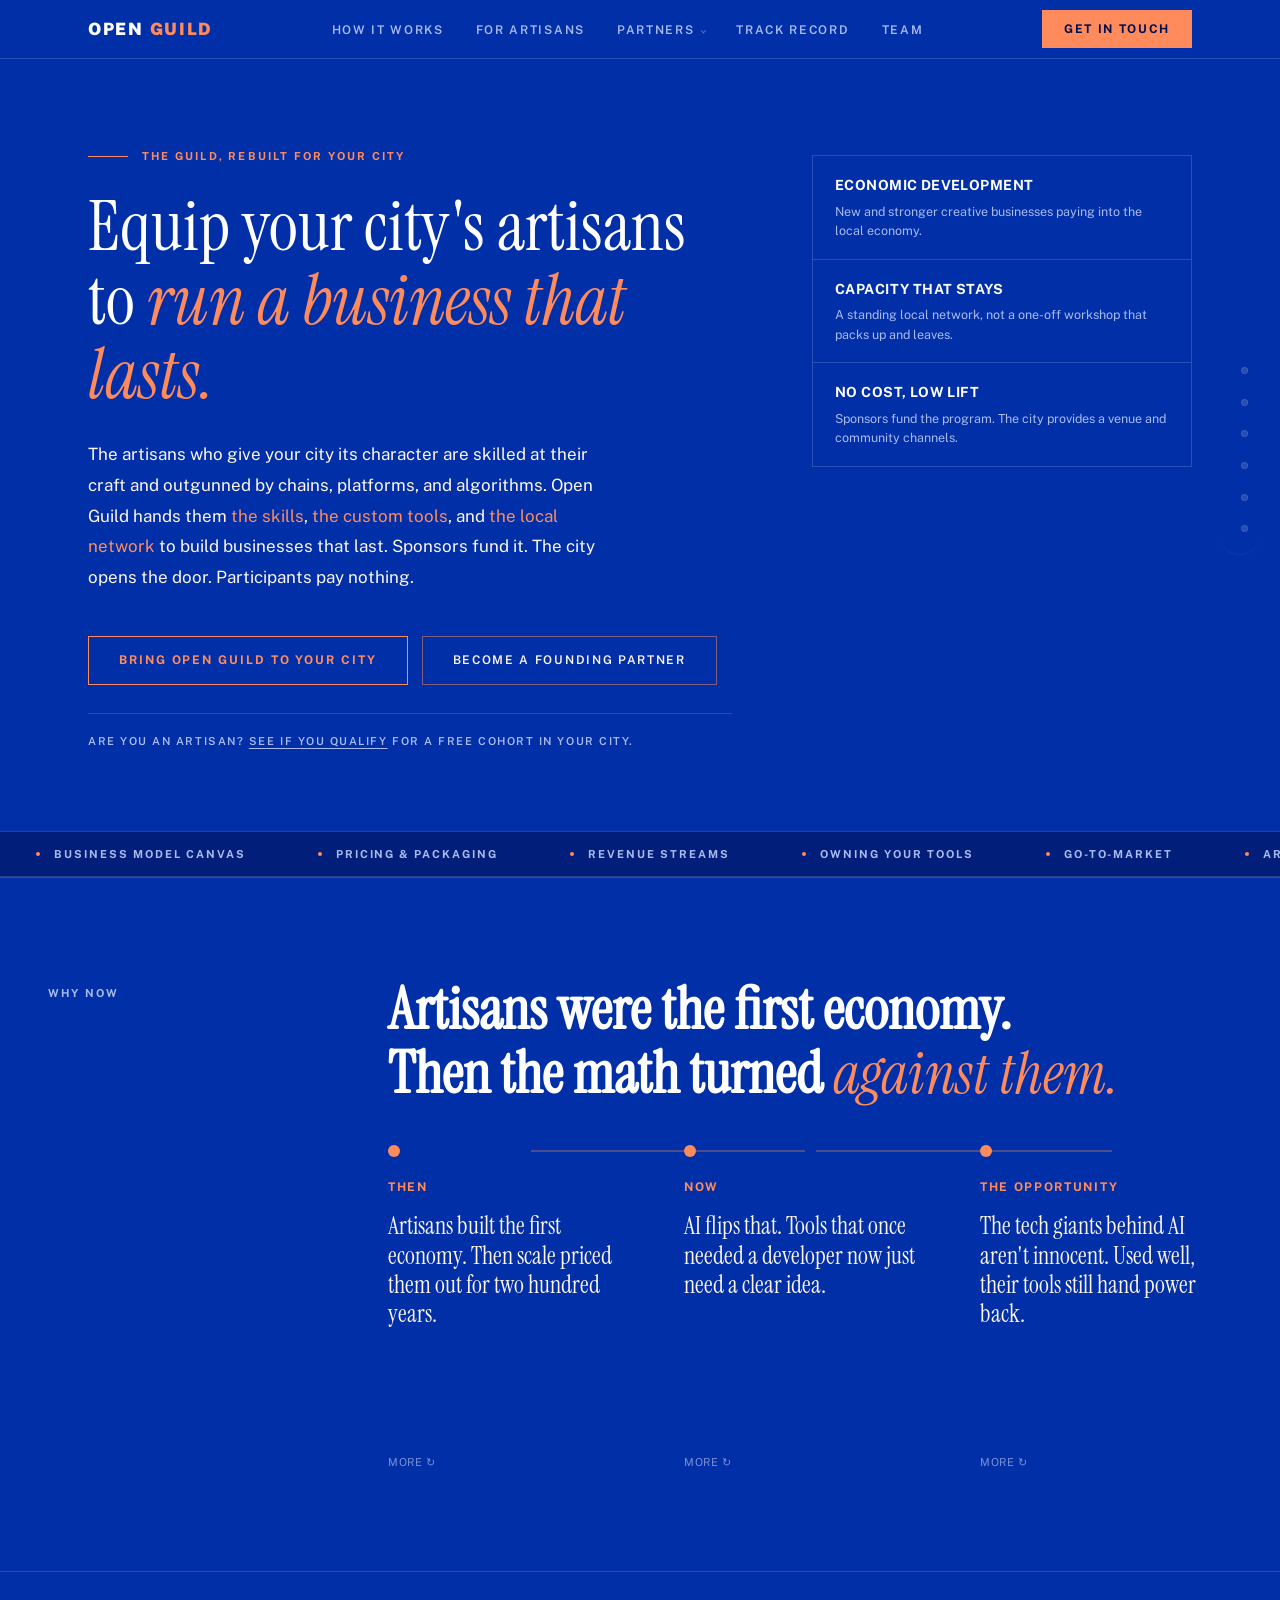
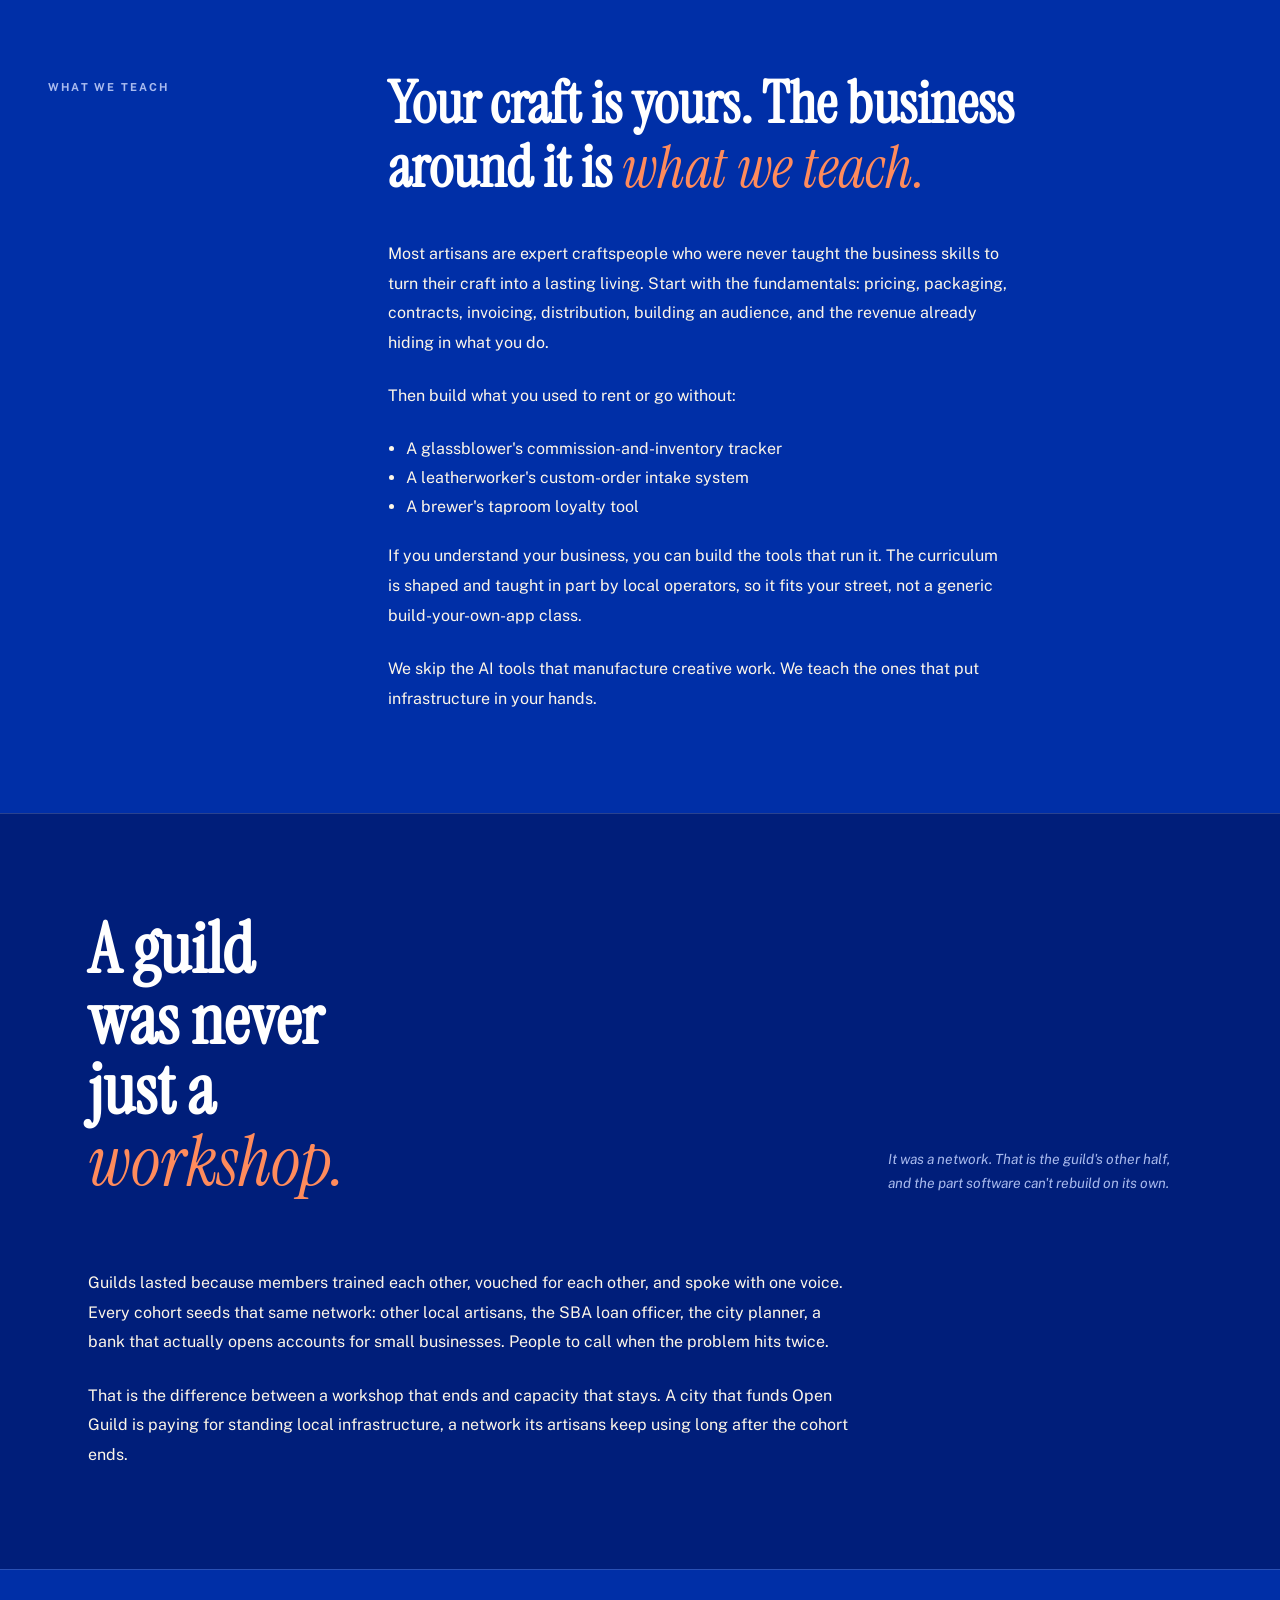
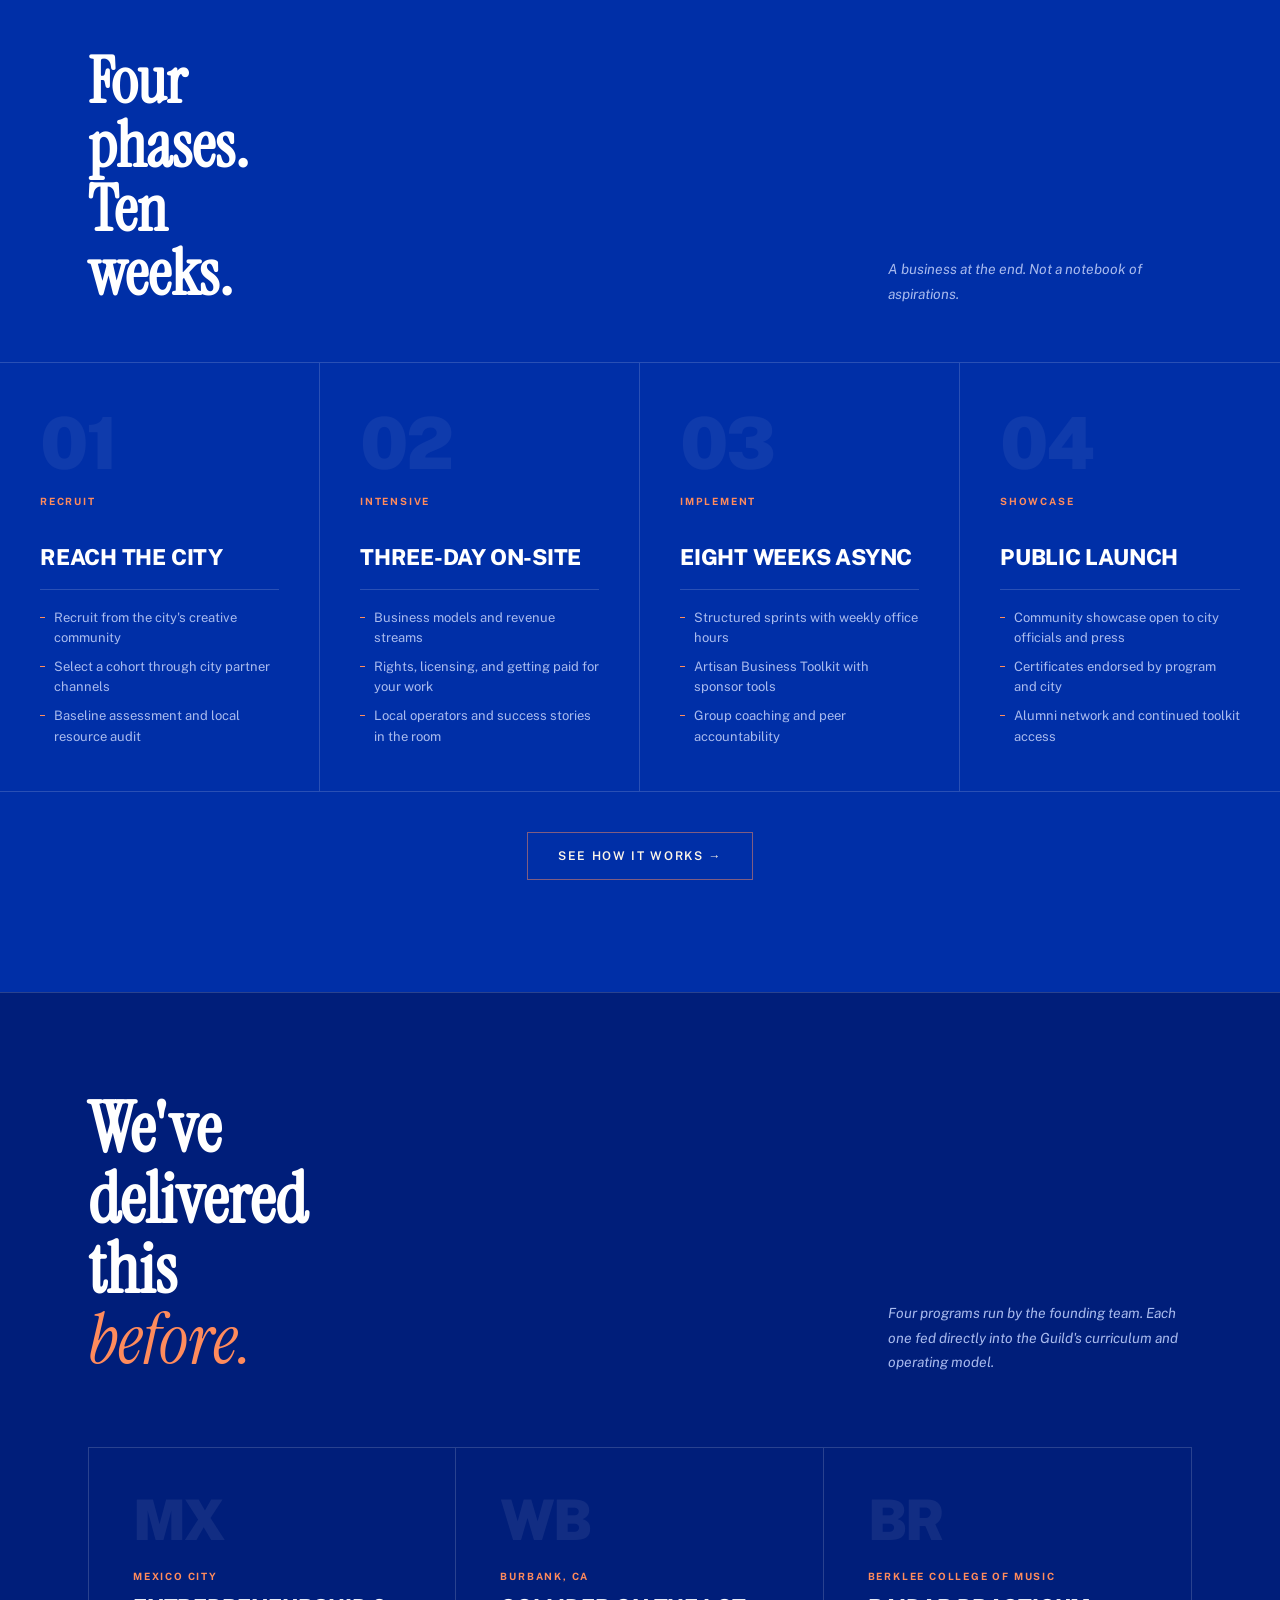
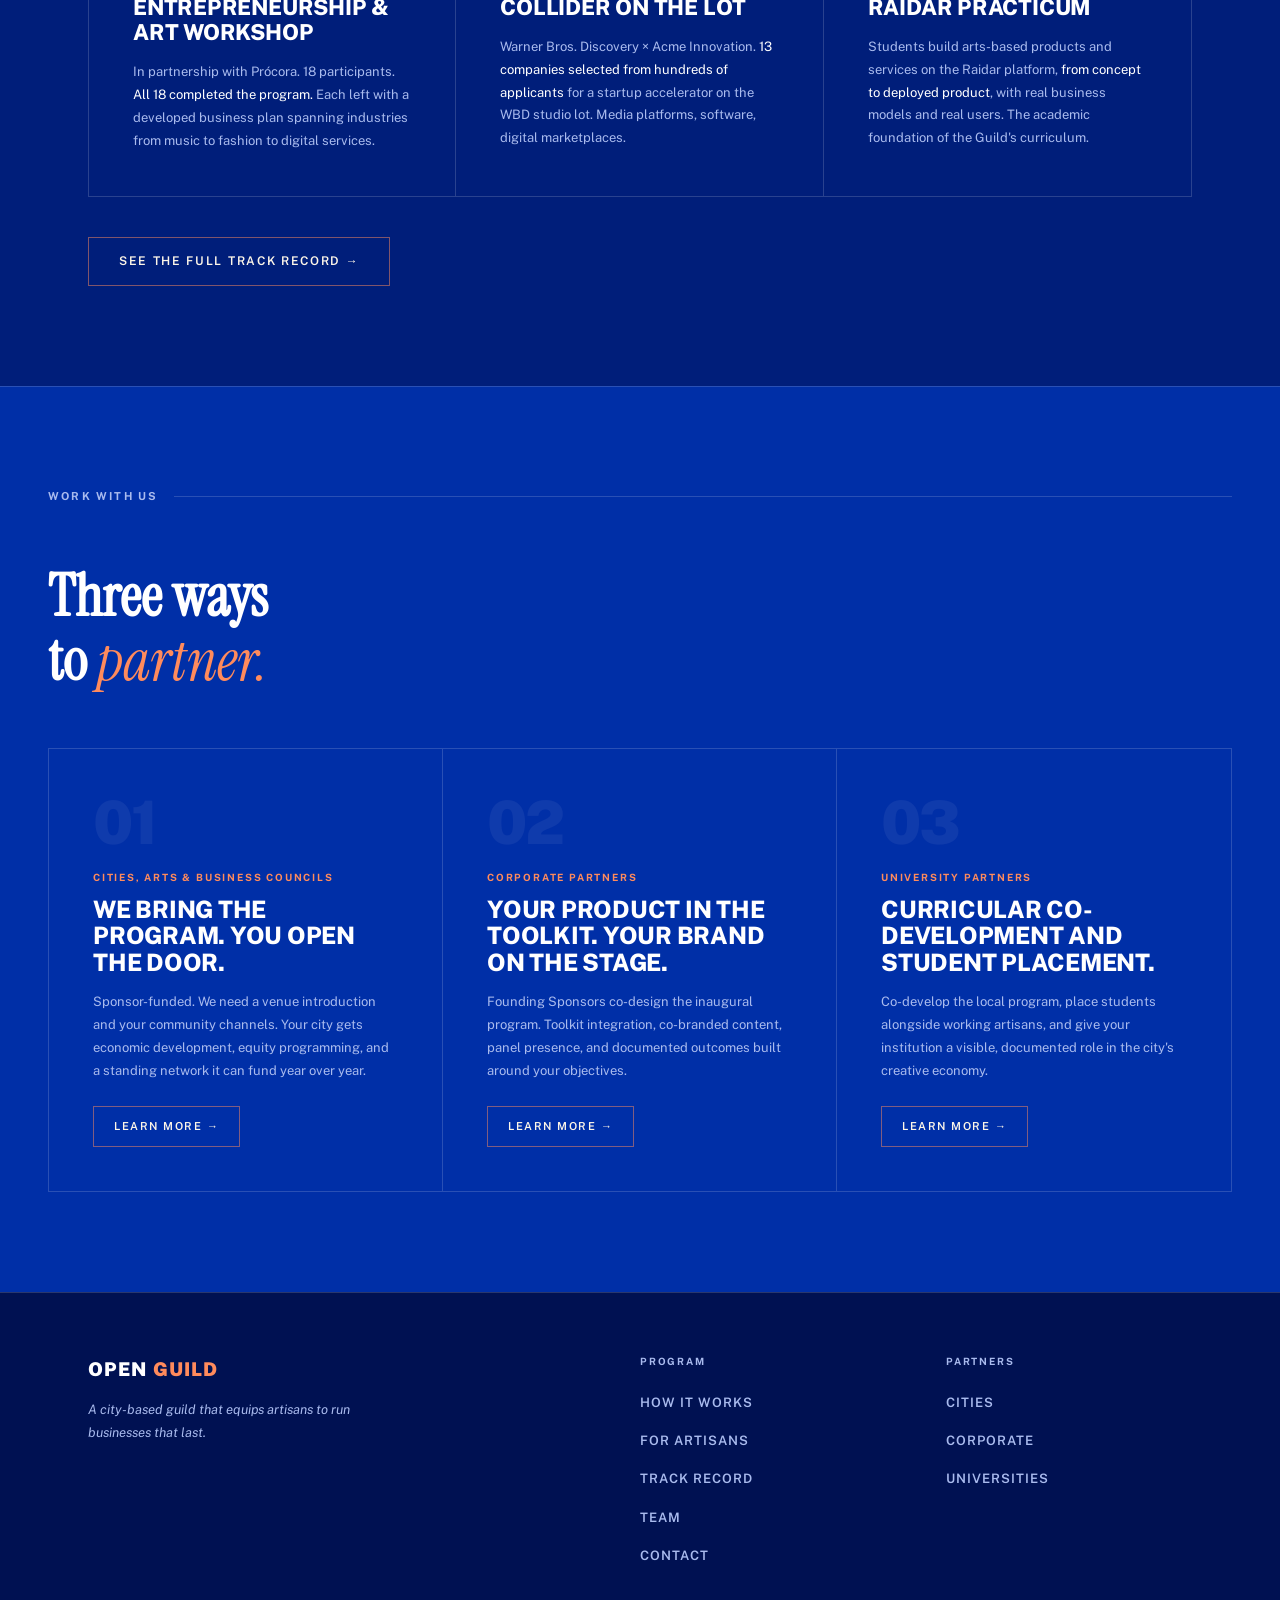
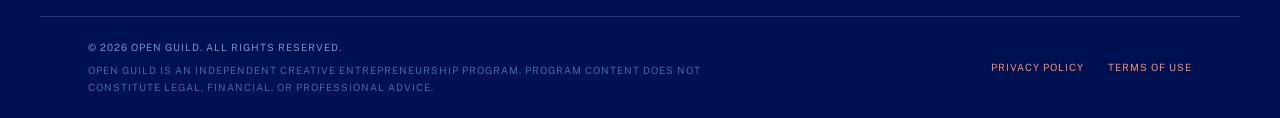
==== commit c250f9bb: "Add sticky in-page TOC rail and back-to-top button site-wide - TOC rail: fixed vertical strip of dot" ====
--- a/index.html
+++ b/index.html
@@ -130,7 +130,7 @@
 </div>
 
 <!-- WHY NOW -->
-<div class="thesis-section">
+<div class="thesis-section" id="why-now">
   <div class="thesis-inner">
     <div class="thesis-left reveal">
       <span class="label">Why now</span>
@@ -197,7 +197,7 @@
 
 
 <!-- WHAT WE TEACH -->
-<div class="thesis-section">
+<div class="thesis-section" id="what-we-teach">
   <div class="thesis-inner">
     <div class="thesis-left reveal">
       <span class="label">What we teach</span>
@@ -228,7 +228,7 @@
 </div>
 
 <!-- THE NETWORK -->
-<div class="shift-section">
+<div class="shift-section" id="network">
   <div class="shift-inner">
     <div class="shift-header">
       <h2 class="shift-title reveal">A guild<br>was never<br>just a<br><em>workshop.</em></h2>
@@ -246,7 +246,7 @@
 </div>
 
 <!-- PROGRAM SUMMARY -->
-<div class="phases-section">
+<div class="phases-section" id="program">
   <div class="phases-header">
     <h2 class="phases-title reveal">Four<br>phases.<br>Ten<br>weeks.</h2>
     <p class="phases-intro reveal d1">A business at the end. Not a notebook of aspirations.</p>
@@ -303,7 +303,7 @@
 </div>
 
 <!-- TRACK RECORD PREVIEW -->
-<div class="shift-section">
+<div class="shift-section" id="track-record">
   <div class="shift-inner">
     <div class="shift-header">
       <h2 class="shift-title reveal">We've<br>delivered<br>this<br><em>before.</em></h2>
@@ -336,7 +336,7 @@
 </div>
 
 <!-- PARTNER ROUTING -->
-<div class="section" style="border-top:0.5px solid var(--rule);">
+<div class="section" id="partner-up" style="border-top:0.5px solid var(--rule);">
   <div class="section-inner">
     <div class="sh reveal"><span class="sl">Work with us</span></div>
     <h2 class="thesis-pull reveal d1" style="margin-bottom:56px;">Three ways<br>to <em>partner.</em></h2>
@@ -402,6 +402,18 @@
     </div>
   </div>
 </footer>
+
+<nav class="toc-rail" id="tocRail" aria-label="Page sections">
+  <a class="toc-item" href="#why-now"><span class="toc-label">Why Now</span><span class="toc-dot"></span></a>
+  <a class="toc-item" href="#what-we-teach"><span class="toc-label">What We Teach</span><span class="toc-dot"></span></a>
+  <a class="toc-item" href="#network"><span class="toc-label">The Network</span><span class="toc-dot"></span></a>
+  <a class="toc-item" href="#program"><span class="toc-label">Four Phases</span><span class="toc-dot"></span></a>
+  <a class="toc-item" href="#track-record"><span class="toc-label">Track Record</span><span class="toc-dot"></span></a>
+  <a class="toc-item" href="#partner-up"><span class="toc-label">Partner Up</span><span class="toc-dot"></span></a>
+</nav>
+<button class="back-to-top" id="backToTop" aria-label="Back to top">
+  <svg viewBox="0 0 24 24" fill="none" stroke="currentColor" stroke-width="2" stroke-linecap="round" stroke-linejoin="round"><path d="M12 19V5"/><path d="M5 12l7-7 7 7"/></svg>
+</button>
 
 <script>
 const obs = new IntersectionObserver((entries) => {
@@ -415,6 +427,33 @@
     mobile.classList.toggle('open');
     toggle.classList.toggle('open');
   });
+}
+
+const tocItems = document.querySelectorAll('.toc-item');
+if (tocItems.length) {
+  const tocSections = Array.from(tocItems).map(a => document.querySelector(a.getAttribute('href')));
+  function updateTocActive() {
+    let current = -1;
+    tocSections.forEach((sec, i) => { if (sec && sec.getBoundingClientRect().top <= 160) current = i; });
+    tocItems.forEach((a, i) => a.classList.toggle('active', i === current));
+  }
+  window.addEventListener('scroll', updateTocActive, { passive: true });
+  updateTocActive();
+  tocItems.forEach(a => {
+    a.addEventListener('click', (e) => {
+      e.preventDefault();
+      const target = document.querySelector(a.getAttribute('href'));
+      if (target) target.scrollIntoView({ behavior: 'smooth', block: 'start' });
+    });
+  });
+}
+
+const backToTop = document.getElementById('backToTop');
+if (backToTop) {
+  window.addEventListener('scroll', () => {
+    backToTop.classList.toggle('visible', window.scrollY > 500);
+  }, { passive: true });
+  backToTop.addEventListener('click', () => window.scrollTo({ top: 0, behavior: 'smooth' }));
 }
 
 const canHover = window.matchMedia('(hover: hover) and (pointer: fine)').matches;
--- a/styles.css
+++ b/styles.css
@@ -1251,3 +1251,54 @@
 .legal-body a:hover { color: var(--white); }
 .legal-body code { font-family: monospace; font-size: 14px; background: rgba(255,255,255,0.08); padding: 2px 6px; border-radius: 3px; }
 @media (max-width: 768px) { .legal-page { padding: 56px 24px 80px; } }
+
+/* ── TOC RAIL (sticky in-page navigation) ── */
+.toc-rail {
+  position: fixed; right: 20px; top: 50%; transform: translateY(-50%);
+  z-index: 400;
+  display: flex; flex-direction: column; gap: 13px;
+  padding: 16px 12px; border-radius: 22px;
+  background: transparent; opacity: 0.32;
+  transition: opacity 0.3s ease, background 0.3s ease;
+}
+.toc-rail:hover {
+  opacity: 1;
+  background: rgba(0, 17, 82, 0.65);
+  box-shadow: 0 8px 28px rgba(0,0,0,0.25);
+}
+.toc-item {
+  display: flex; align-items: center; justify-content: flex-end; gap: 10px;
+  text-decoration: none; cursor: pointer;
+}
+.toc-dot {
+  width: 7px; height: 7px; border-radius: 50%; flex-shrink: 0;
+  background: rgba(255,255,255,0.45);
+  border: 1px solid rgba(255,255,255,0.45);
+  transition: background 0.2s, border-color 0.2s, transform 0.2s;
+}
+.toc-item:hover .toc-dot { border-color: var(--coral); }
+.toc-item.active .toc-dot { background: var(--coral); border-color: var(--coral); transform: scale(1.35); }
+.toc-label {
+  font-family: var(--display); font-size: 11px; font-weight: 600;
+  letter-spacing: 0.06em; text-transform: uppercase; color: var(--off-white);
+  white-space: nowrap; max-width: 0; overflow: hidden; opacity: 0;
+  transition: max-width 0.3s ease, opacity 0.2s ease;
+}
+.toc-rail:hover .toc-label { max-width: 220px; opacity: 1; }
+.toc-item.active .toc-label { color: var(--coral); }
+@media (max-width: 1100px) { .toc-rail { display: none; } }
+
+/* ── BACK TO TOP ── */
+.back-to-top {
+  position: fixed; right: 24px; bottom: 24px; z-index: 400;
+  width: 46px; height: 46px; border-radius: 50%;
+  background: var(--ikb-dark); border: 1.5px solid var(--coral);
+  color: var(--coral); display: flex; align-items: center; justify-content: center;
+  cursor: pointer;
+  opacity: 0; visibility: hidden; transform: translateY(10px);
+  transition: opacity 0.3s ease, transform 0.3s ease, visibility 0.3s, background 0.2s, color 0.2s;
+}
+.back-to-top.visible { opacity: 1; visibility: visible; transform: translateY(0); }
+.back-to-top:hover { background: var(--coral); color: var(--ikb-deep); }
+.back-to-top svg { width: 18px; height: 18px; }
+@media (max-width: 640px) { .back-to-top { right: 16px; bottom: 16px; width: 42px; height: 42px; } }
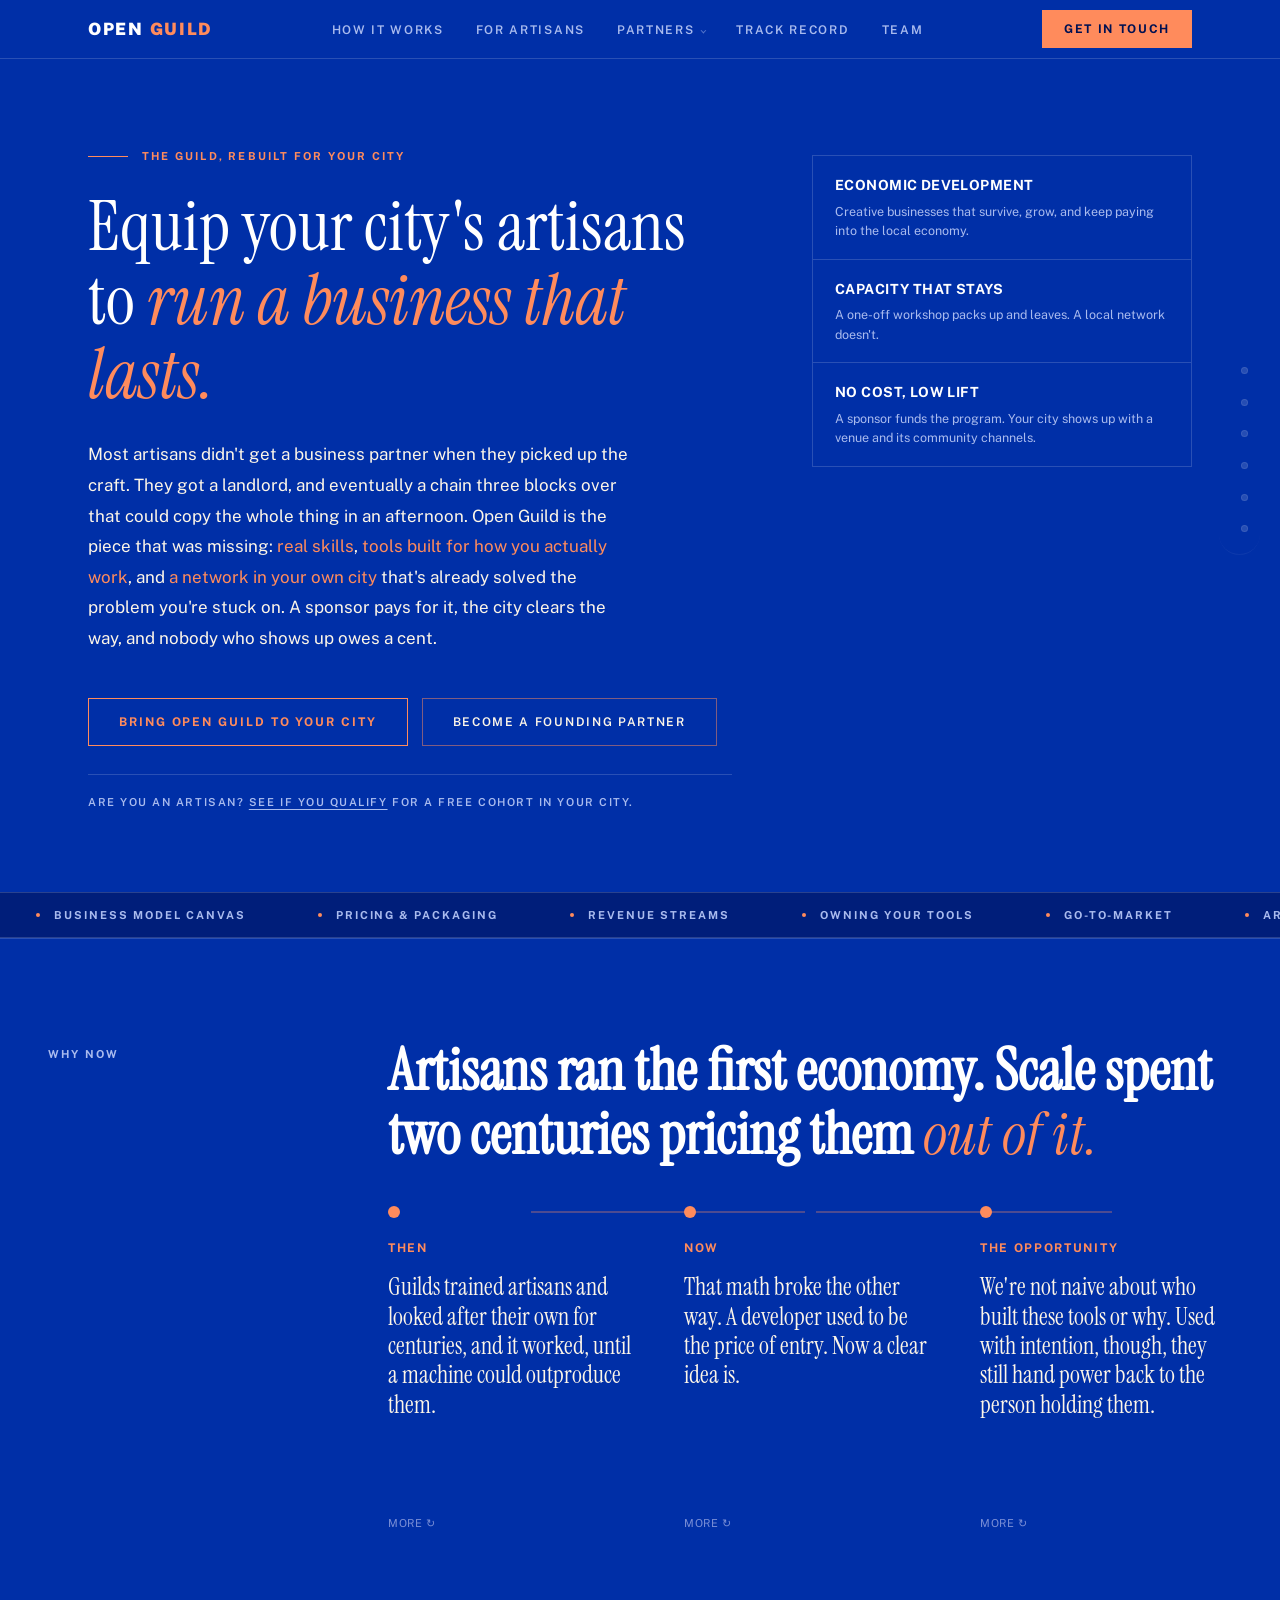
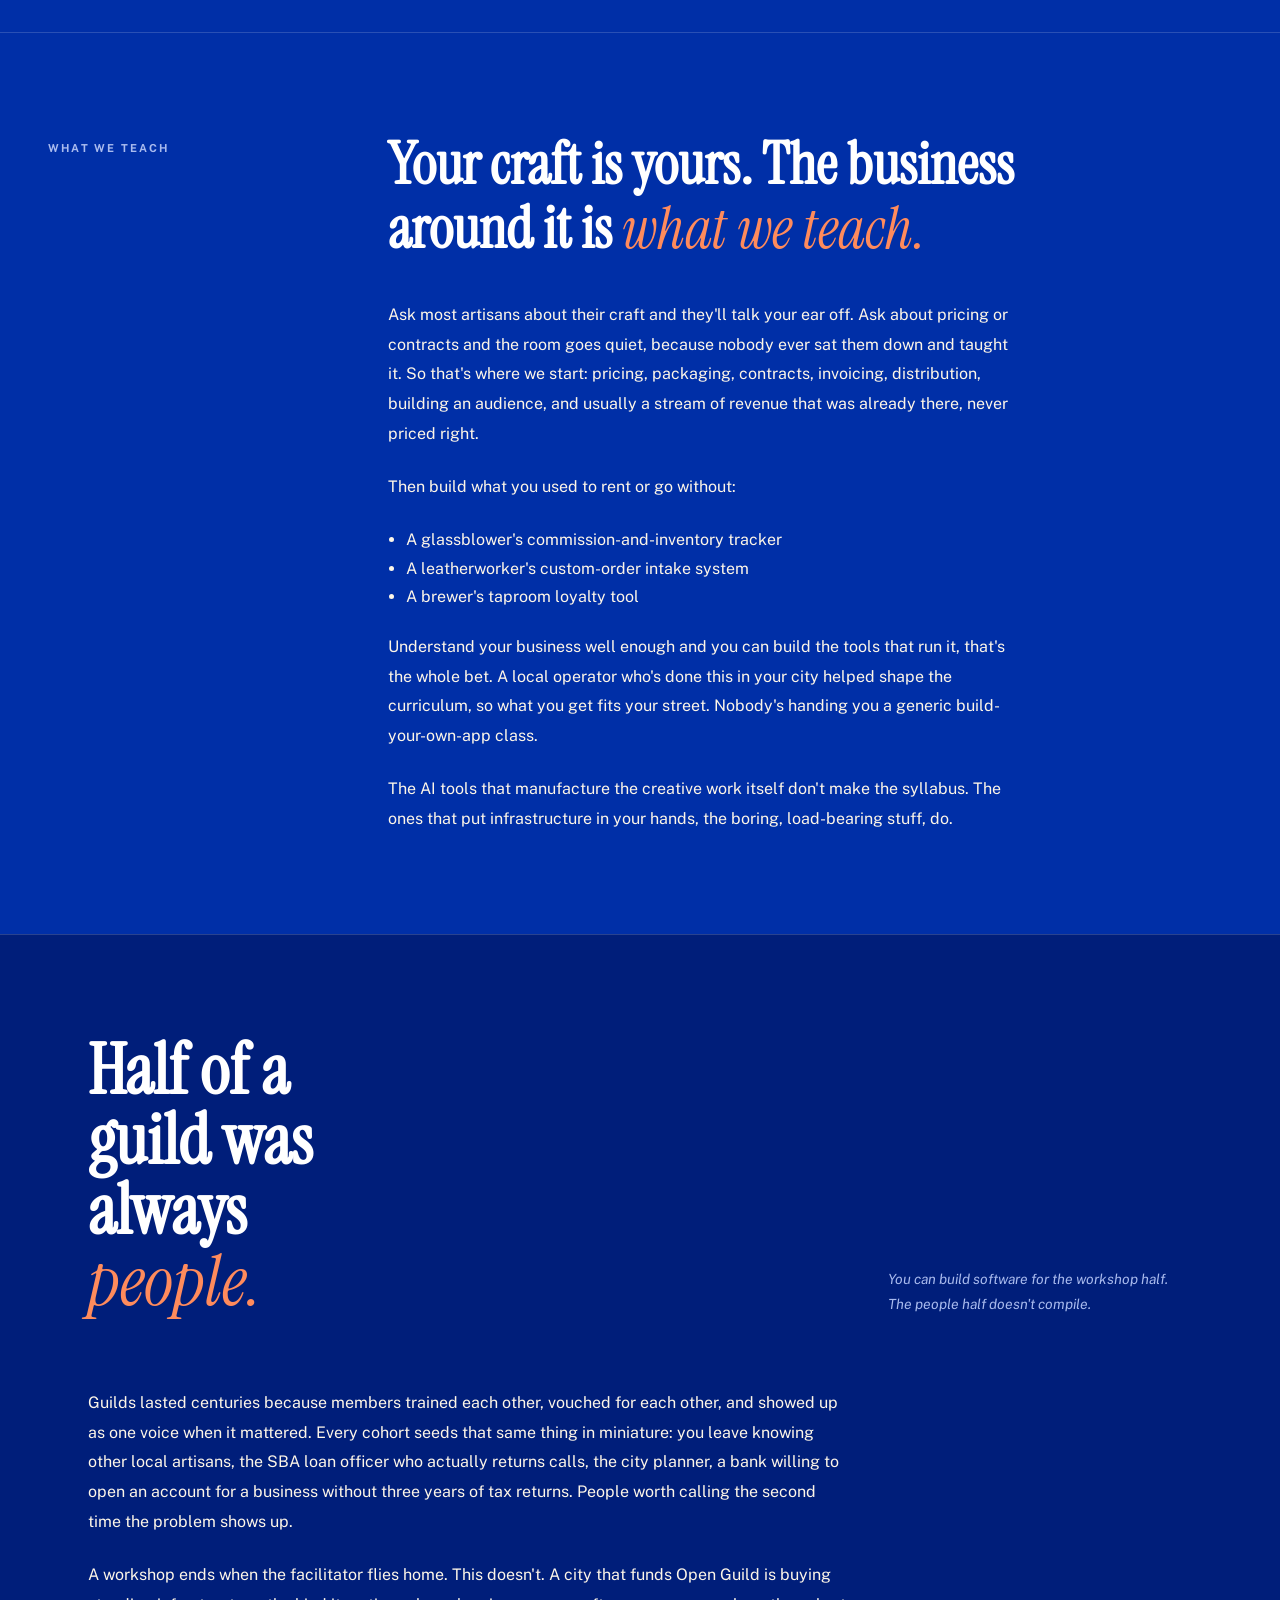
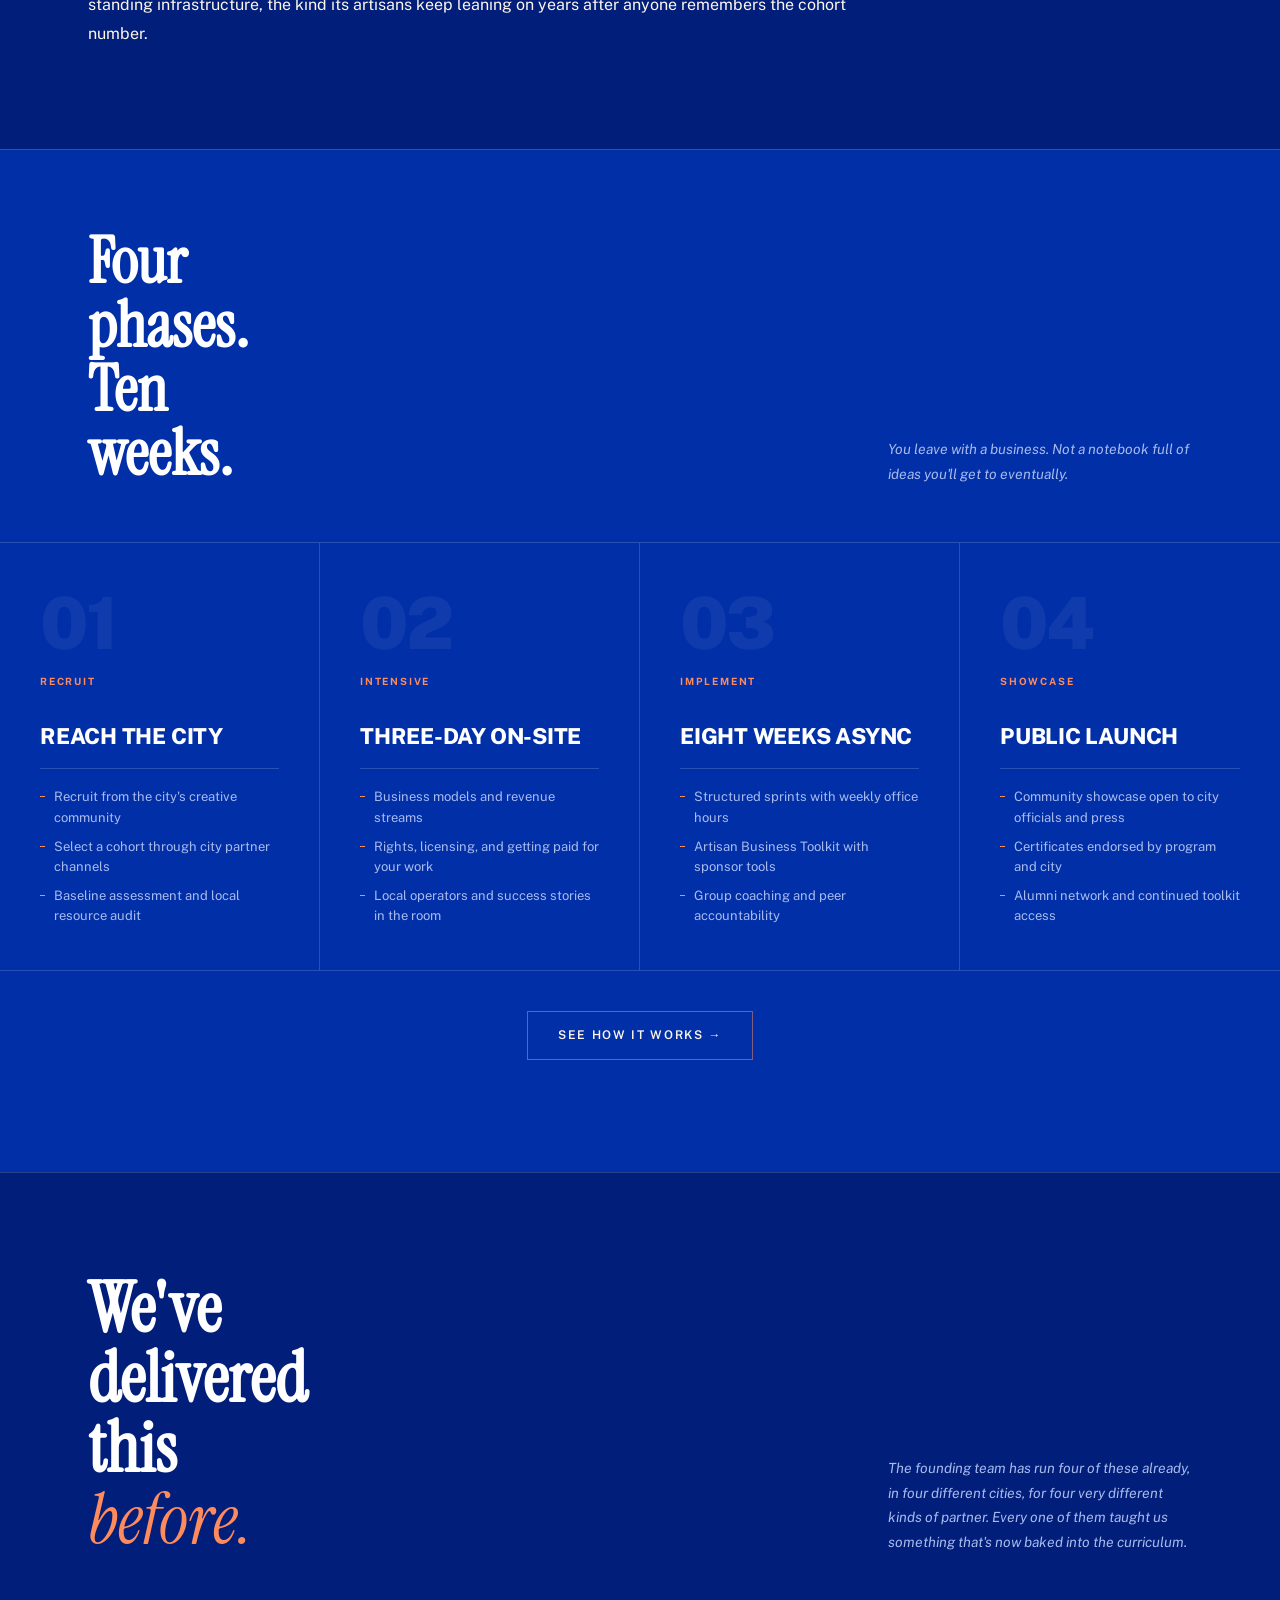
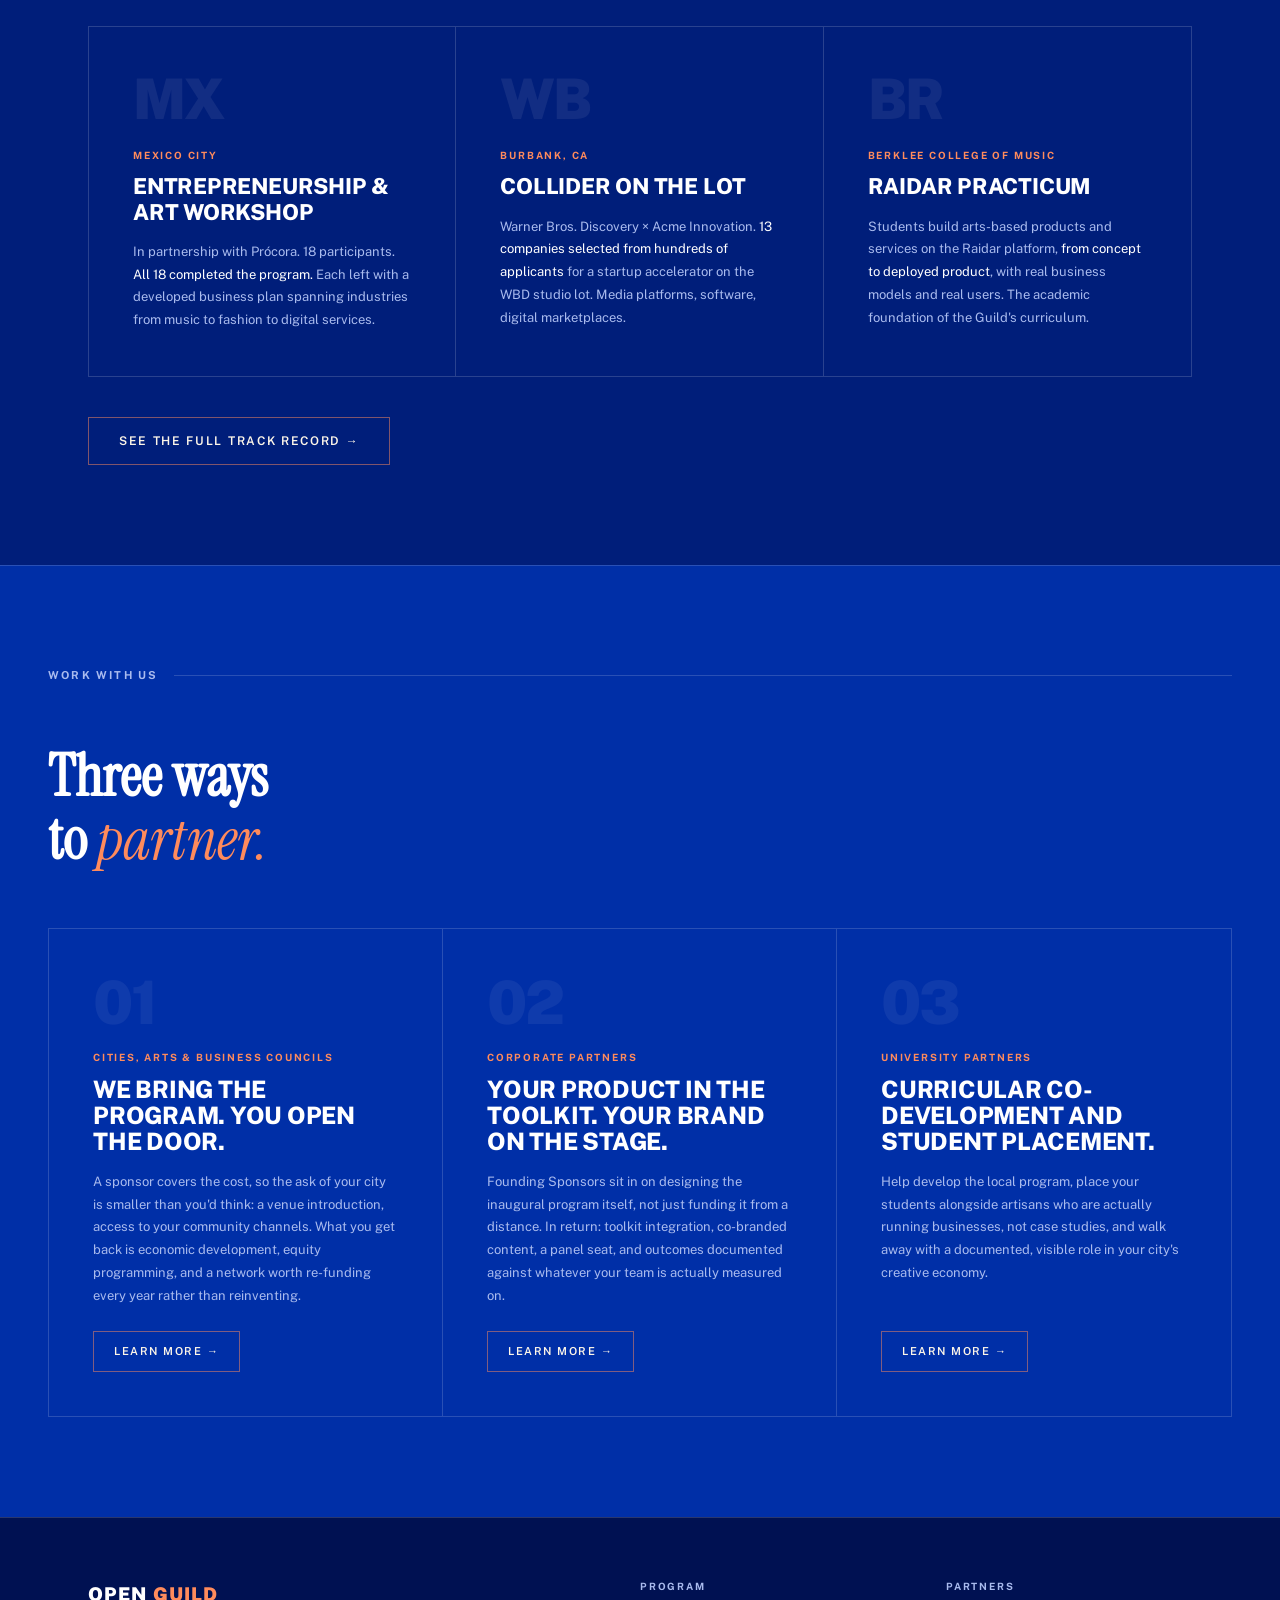
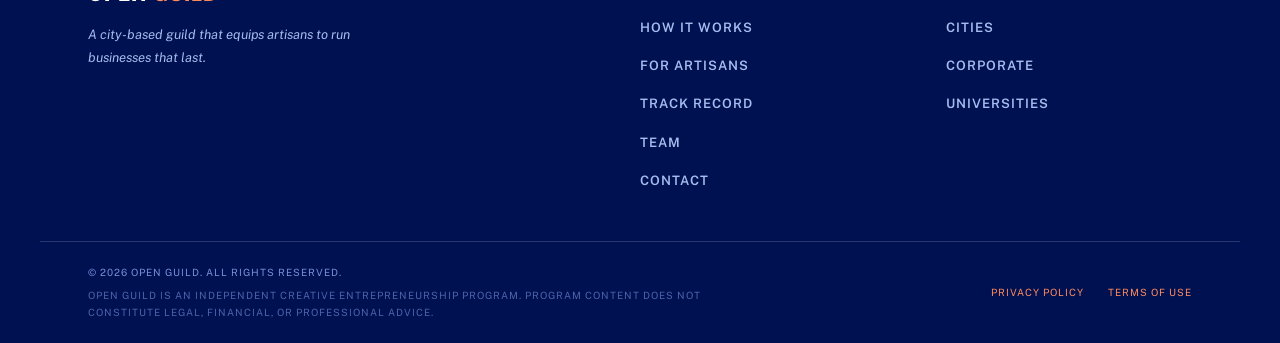
==== commit 0d561ba9: "Expand Artisans page categories, site-wide copy pass for slop and rhythm Adds Artists and Venues & S" ====
--- a/index.html
+++ b/index.html
@@ -5,7 +5,7 @@
 <meta name="viewport" content="width=device-width, initial-scale=1.0">
 <title>Open Guild — The guild, rebuilt for your city</title>
 <meta property="og:title" content="Open Guild">
-<meta property="og:description" content="Open Guild equips a city's artisans to run businesses that last. We bring the program to your city. Sponsors underwrite it. Participants pay nothing.">
+<meta property="og:description" content="Open Guild equips a city's artisans to run businesses that last. A sponsor pays for it, the city opens the door, and the artisans who show up don't pay a dime.">
 <meta property="og:type" content="website">
 <meta property="og:url" content="https://cityartslab.com/">
 <meta name="twitter:card" content="summary_large_image">
@@ -26,7 +26,7 @@
 
 <nav>
   <div class="nav-inner">
-    <a href="index.html" class="wordmark">Open <em>Guild</em></a>
+    <a href="/" class="wordmark">Open <em>Guild</em></a>
     <ul class="nav-links">
       <li><a href="how-it-works.html">How It Works</a></li>
         <li><a href="artisans.html">For Artisans</a></li>
@@ -74,7 +74,7 @@
       Equip your city's artisans to <em>run a business that lasts.</em>
     </h1>
     <p class="hero-body reveal d2">
-      The artisans who give your city its character are skilled at their craft and outgunned by chains, platforms, and algorithms. Open Guild hands them <span style="color:var(--coral);">the skills</span>, <span style="color:var(--coral);">the custom tools</span>, and <span style="color:var(--coral);">the local network</span> to build businesses that last. Sponsors fund it. The city opens the door. Participants pay nothing.
+      Most artisans didn't get a business partner when they picked up the craft. They got a landlord, and eventually a chain three blocks over that could copy the whole thing in an afternoon. Open Guild is the piece that was missing: <span style="color:var(--coral);">real skills</span>, <span style="color:var(--coral);">tools built for how you actually work</span>, and <span style="color:var(--coral);">a network in your own city</span> that's already solved the problem you're stuck on. A sponsor pays for it, the city clears the way, and nobody who shows up owes a cent.
     </p>
     <div class="hero-ctas reveal d3">
       <a href="cities.html" class="btn-y">Bring Open Guild to your city</a>
@@ -85,15 +85,15 @@
   <div class="hero-stats reveal d2">
     <div class="hero-stat">
       <div class="stat-l">Economic Development</div>
-      <div class="stat-d">New and stronger creative businesses paying into the local economy.</div>
+      <div class="stat-d">Creative businesses that survive, grow, and keep paying into the local economy.</div>
     </div>
     <div class="hero-stat">
       <div class="stat-l">Capacity That Stays</div>
-      <div class="stat-d">A standing local network, not a one-off workshop that packs up and leaves.</div>
+      <div class="stat-d">A one-off workshop packs up and leaves. A local network doesn't.</div>
     </div>
     <div class="hero-stat">
       <div class="stat-l">No Cost, Low Lift</div>
-      <div class="stat-d">Sponsors fund the program. The city provides a venue and community channels.</div>
+      <div class="stat-d">A sponsor funds the program. Your city shows up with a venue and its community channels.</div>
     </div>
   </div>
 </div>
@@ -137,7 +137,7 @@
     </div>
     <div>
       <h2 class="thesis-pull reveal d1">
-        Artisans were the first economy.<br>Then the math turned <em>against them.</em>
+        Artisans ran the first economy. Scale spent two centuries pricing them <em>out of it.</em>
       </h2>
       <div class="timeline-track reveal d2">
         <div class="timeline-step">
@@ -147,11 +147,11 @@
           <div class="flip-card" tabindex="0" role="button" aria-expanded="false" aria-label="Then: expand for more detail">
             <div class="flip-card-inner">
               <div class="flip-face flip-front">
-                <p class="flip-text">Artisans built the first economy. Then scale priced them out for two hundred years.</p>
+                <p class="flip-text">Guilds trained artisans and looked after their own for centuries, and it worked, until a machine could outproduce them.</p>
                 <span class="flip-hint">More ↻</span>
               </div>
               <div class="flip-face flip-back">
-                <p class="flip-text">Guilds trained artisans and looked after their own. Then the power loom did the work of twenty weavers, and running a business meant owning a factory or affording a back office most artisans could never reach.</p>
+                <p class="flip-text">One power loom did the work of twenty weavers. After that, running a business meant owning a factory, or at least affording a back office, and most artisans could do neither.</p>
                 <span class="flip-hint">Close ✕</span>
               </div>
             </div>
@@ -164,11 +164,11 @@
           <div class="flip-card" tabindex="0" role="button" aria-expanded="false" aria-label="Now: expand for more detail">
             <div class="flip-card-inner">
               <div class="flip-face flip-front">
-                <p class="flip-text">AI flips that. Tools that once needed a developer now just need a clear idea.</p>
+                <p class="flip-text">That math broke the other way. A developer used to be the price of entry. Now a clear idea is.</p>
                 <span class="flip-hint">More ↻</span>
               </div>
               <div class="flip-face flip-back">
-                <p class="flip-text">The custom tools that used to take engineers and a budget now take a clear idea of how your business runs. A florist can build the delivery tool she once would have hired someone for.</p>
+                <p class="flip-text">A florist who understands her own delivery routes better than any engineer ever could can now build the tool herself, the same tool she'd have had to hire out a few years back.</p>
                 <span class="flip-hint">Close ✕</span>
               </div>
             </div>
@@ -180,11 +180,11 @@
           <div class="flip-card" tabindex="0" role="button" aria-expanded="false" aria-label="The opportunity: expand for more detail">
             <div class="flip-card-inner">
               <div class="flip-face flip-front">
-                <p class="flip-text">The tech giants behind AI aren't innocent. Used well, their tools still hand power back.</p>
+                <p class="flip-text">We're not naive about who built these tools or why. Used with intention, though, they still hand power back to the person holding them.</p>
                 <span class="flip-hint">More ↻</span>
               </div>
               <div class="flip-face flip-back">
-                <p class="flip-text">Used deliberately, AI lets artisans build and own infrastructure that used to be too complex or too expensive. Open Guild teaches that use, and skips the generative gimmicks.</p>
+                <p class="flip-text">Artisans can now build and own infrastructure that used to be out of reach, too complex or too expensive to touch. That's the use Open Guild teaches. The generative-art gimmicks are somebody else's curriculum.</p>
                 <span class="flip-hint">Close ✕</span>
               </div>
             </div>
@@ -208,7 +208,7 @@
       </h2>
       <div class="thesis-body reveal d2">
         <p>
-          Most artisans are expert craftspeople who were never taught the business skills to turn their craft into a lasting living. Start with the fundamentals: pricing, packaging, contracts, invoicing, distribution, building an audience, and the revenue already hiding in what you do.
+          Ask most artisans about their craft and they'll talk your ear off. Ask about pricing or contracts and the room goes quiet, because nobody ever sat them down and taught it. So that's where we start: pricing, packaging, contracts, invoicing, distribution, building an audience, and usually a stream of revenue that was already there, never priced right.
         </p>
         <p>Then build what you used to rent or go without:</p>
         <ul style="margin:4px 0 20px 18px;font-family:var(--body);font-size:16px;line-height:1.8;list-style:disc;color:var(--off-white);">
@@ -217,10 +217,10 @@
           <li>A brewer's taproom loyalty tool</li>
         </ul>
         <p>
-          If you understand your business, you can build the tools that run it. The curriculum is shaped and taught in part by local operators, so it fits your street, not a generic build-your-own-app class.
+          Understand your business well enough and you can build the tools that run it, that's the whole bet. A local operator who's done this in your city helped shape the curriculum, so what you get fits your street. Nobody's handing you a generic build-your-own-app class.
         </p>
         <p>
-          We skip the AI tools that manufacture creative work. We teach the ones that put infrastructure in your hands.
+          The AI tools that manufacture the creative work itself don't make the syllabus. The ones that put infrastructure in your hands, the boring, load-bearing stuff, do.
         </p>
       </div>
     </div>
@@ -231,15 +231,15 @@
 <div class="shift-section" id="network">
   <div class="shift-inner">
     <div class="shift-header">
-      <h2 class="shift-title reveal">A guild<br>was never<br>just a<br><em>workshop.</em></h2>
-      <p class="shift-sub reveal d1">It was a network. That is the guild's other half, and the part software can't rebuild on its own.</p>
+      <h2 class="shift-title reveal">Half of a<br>guild was<br>always<br><em>people.</em></h2>
+      <p class="shift-sub reveal d1">You can build software for the workshop half. The people half doesn't compile.</p>
     </div>
     <div class="thesis-body reveal d2" style="max-width:760px;">
       <p>
-        Guilds lasted because members trained each other, vouched for each other, and spoke with one voice. Every cohort seeds that same network: other local artisans, the SBA loan officer, the city planner, a bank that actually opens accounts for small businesses. People to call when the problem hits twice.
+        Guilds lasted centuries because members trained each other, vouched for each other, and showed up as one voice when it mattered. Every cohort seeds that same thing in miniature: you leave knowing other local artisans, the SBA loan officer who actually returns calls, the city planner, a bank willing to open an account for a business without three years of tax returns. People worth calling the second time the problem shows up.
       </p>
       <p>
-        That is the difference between a workshop that ends and capacity that stays. A city that funds Open Guild is paying for standing local infrastructure, a network its artisans keep using long after the cohort ends.
+        A workshop ends when the facilitator flies home. This doesn't. A city that funds Open Guild is buying standing infrastructure, the kind its artisans keep leaning on years after anyone remembers the cohort number.
       </p>
     </div>
   </div>
@@ -249,7 +249,7 @@
 <div class="phases-section" id="program">
   <div class="phases-header">
     <h2 class="phases-title reveal">Four<br>phases.<br>Ten<br>weeks.</h2>
-    <p class="phases-intro reveal d1">A business at the end. Not a notebook of aspirations.</p>
+    <p class="phases-intro reveal d1">You leave with a business. Not a notebook full of ideas you'll get to eventually.</p>
   </div>
   <div class="phases-grid">
     <div class="phase-card reveal">
@@ -307,7 +307,7 @@
   <div class="shift-inner">
     <div class="shift-header">
       <h2 class="shift-title reveal">We've<br>delivered<br>this<br><em>before.</em></h2>
-      <p class="shift-sub reveal d1">Four programs run by the founding team. Each one fed directly into the Guild's curriculum and operating model.</p>
+      <p class="shift-sub reveal d1">The founding team has run four of these already, in four different cities, for four very different kinds of partner. Every one of them taught us something that's now baked into the curriculum.</p>
     </div>
     <div class="shift-grid">
       <div class="shift-card reveal">
@@ -345,21 +345,21 @@
         <div class="pillar-num">01</div>
         <div class="pillar-tag">Cities, Arts &amp; Business Councils</div>
         <div class="pillar-title">We bring the program. You open the door.</div>
-        <p class="pillar-body">Sponsor-funded. We need a venue introduction and your community channels. Your city gets economic development, equity programming, and a standing network it can fund year over year.</p>
+        <p class="pillar-body">A sponsor covers the cost, so the ask of your city is smaller than you'd think: a venue introduction, access to your community channels. What you get back is economic development, equity programming, and a network worth re-funding every year rather than reinventing.</p>
         <div style="margin-top:24px;"><a href="cities.html" class="btn-ghost" style="font-size:11px;padding:10px 20px;">Learn more →</a></div>
       </div>
       <div class="pillar reveal d1">
         <div class="pillar-num">02</div>
         <div class="pillar-tag">Corporate Partners</div>
         <div class="pillar-title">Your product in the toolkit. Your brand on the stage.</div>
-        <p class="pillar-body">Founding Sponsors co-design the inaugural program. Toolkit integration, co-branded content, panel presence, and documented outcomes built around your objectives.</p>
+        <p class="pillar-body">Founding Sponsors sit in on designing the inaugural program itself, not just funding it from a distance. In return: toolkit integration, co-branded content, a panel seat, and outcomes documented against whatever your team is actually measured on.</p>
         <div style="margin-top:24px;"><a href="corporate.html" class="btn-ghost" style="font-size:11px;padding:10px 20px;">Learn more →</a></div>
       </div>
       <div class="pillar reveal d2">
         <div class="pillar-num">03</div>
         <div class="pillar-tag">University Partners</div>
         <div class="pillar-title">Curricular co-development and student placement.</div>
-        <p class="pillar-body">Co-develop the local program, place students alongside working artisans, and give your institution a visible, documented role in the city's creative economy.</p>
+        <p class="pillar-body">Help develop the local program, place your students alongside artisans who are actually running businesses, not case studies, and walk away with a documented, visible role in your city's creative economy.</p>
         <div style="margin-top:24px;"><a href="universities.html" class="btn-ghost" style="font-size:11px;padding:10px 20px;">Learn more →</a></div>
       </div>
     </div>
--- a/styles.css
+++ b/styles.css
@@ -513,6 +513,7 @@
 }
 .phases-intro { font-size: 14px; color: var(--muted); max-width: 38ch; line-height: 1.75; font-style: italic; flex-shrink: 0; }
 .phases-grid { border-top: 0.5px solid var(--rule); display: grid; grid-template-columns: repeat(4, 1fr); }
+.phases-grid.cols-3 { grid-template-columns: repeat(3, 1fr); }
 .phase-card { padding: 44px 40px; border-right: 0.5px solid var(--rule); transition: background 0.2s; }
 .phase-card:last-child { border-right: none; }
 .phase-card:hover { background: var(--ikb-dark); }
@@ -546,7 +547,7 @@
 }
 @media (max-width: 900px) {
   .phases-header { flex-direction: column; padding: 60px 24px 40px; align-items: flex-start; }
-  .phases-grid { grid-template-columns: 1fr; }
+  .phases-grid, .phases-grid.cols-3 { grid-template-columns: 1fr; }
   .phase-card { border-right: none; border-bottom: 0.5px solid var(--rule); }
   .phase-card:last-child { border-bottom: none; }
 }
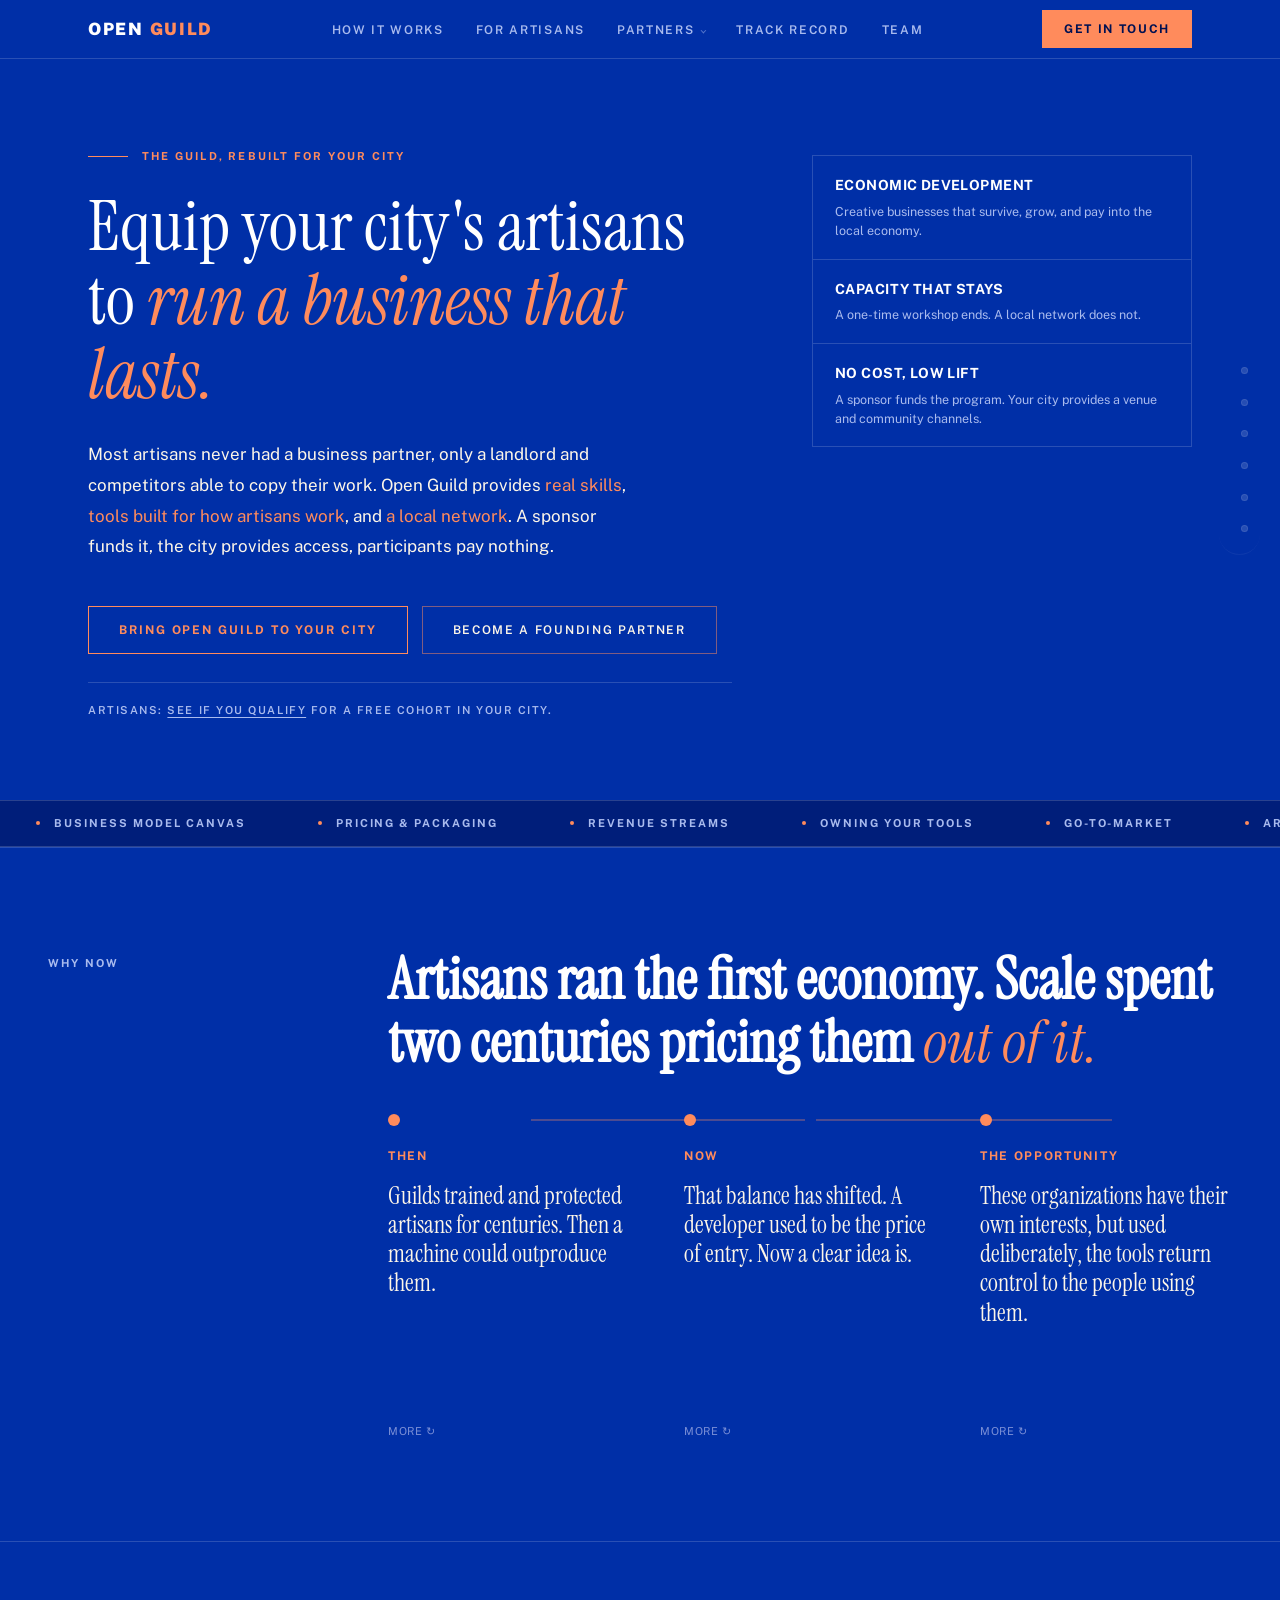
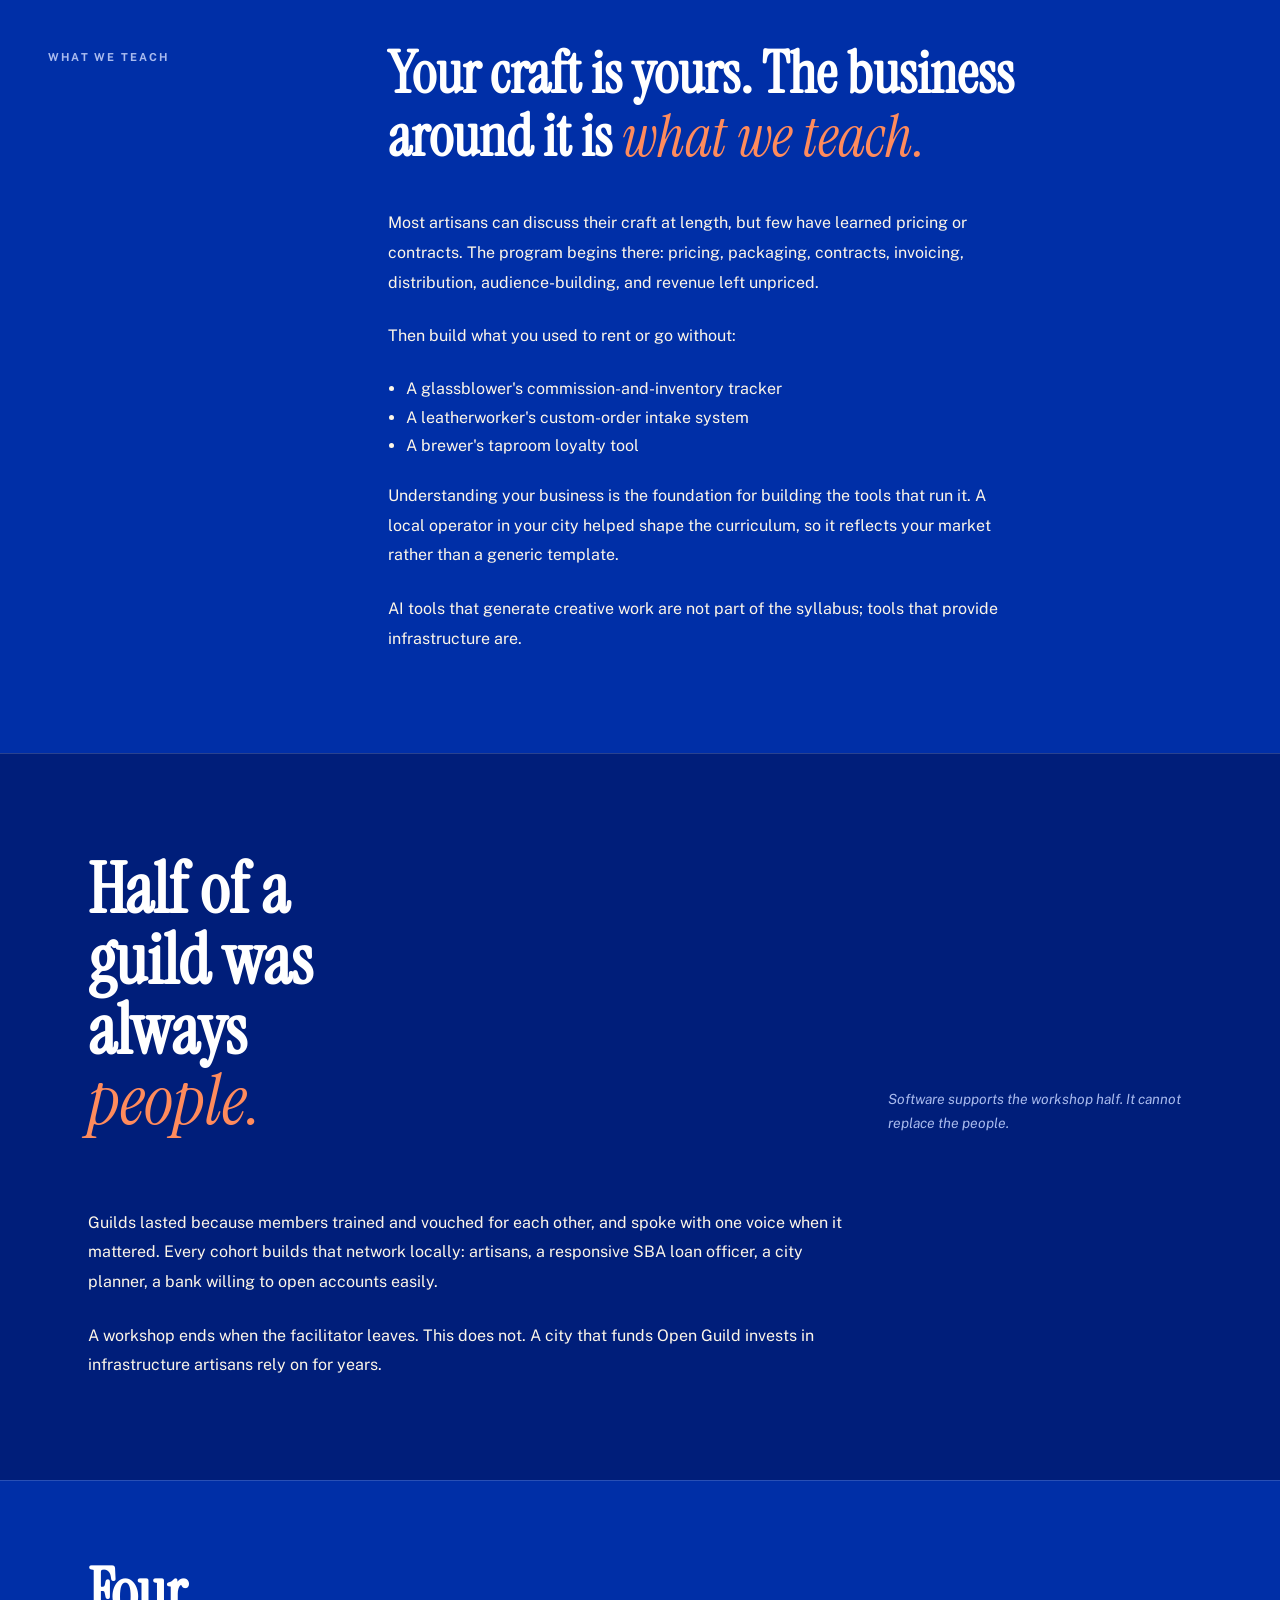
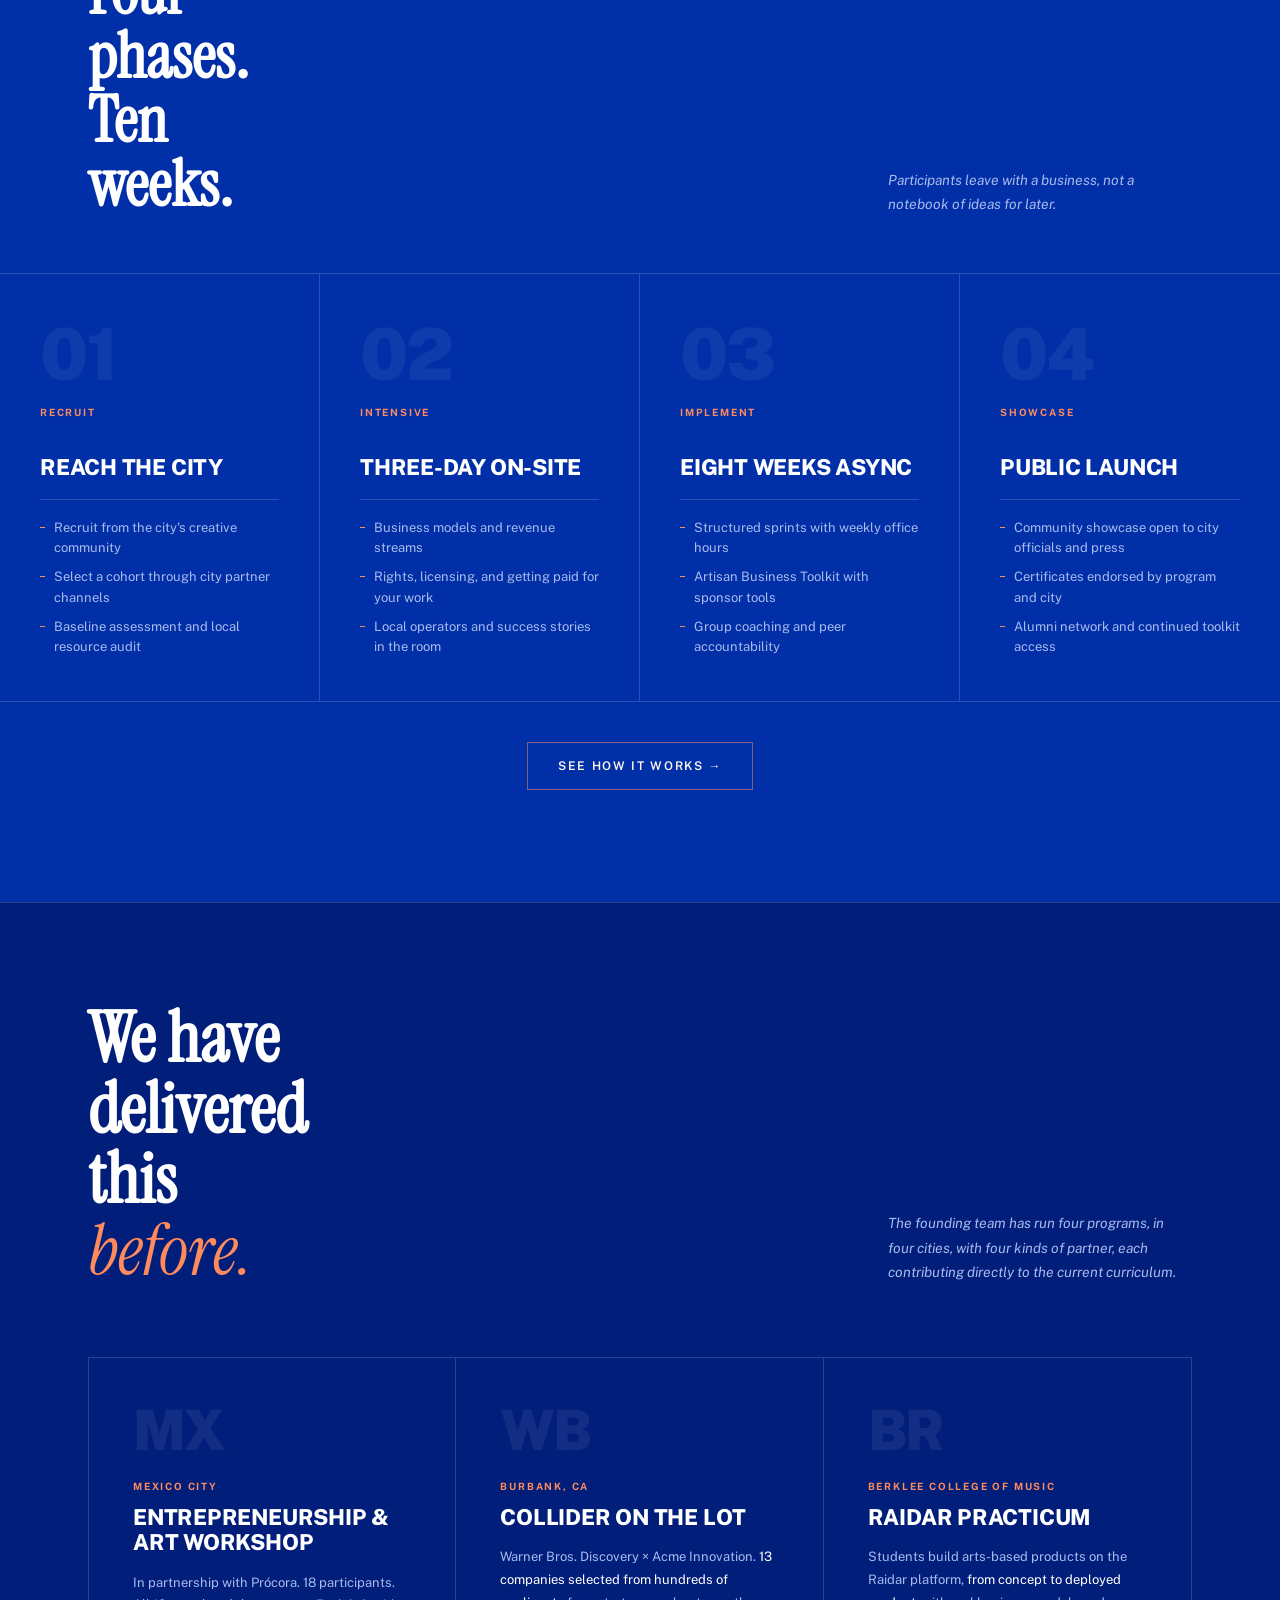
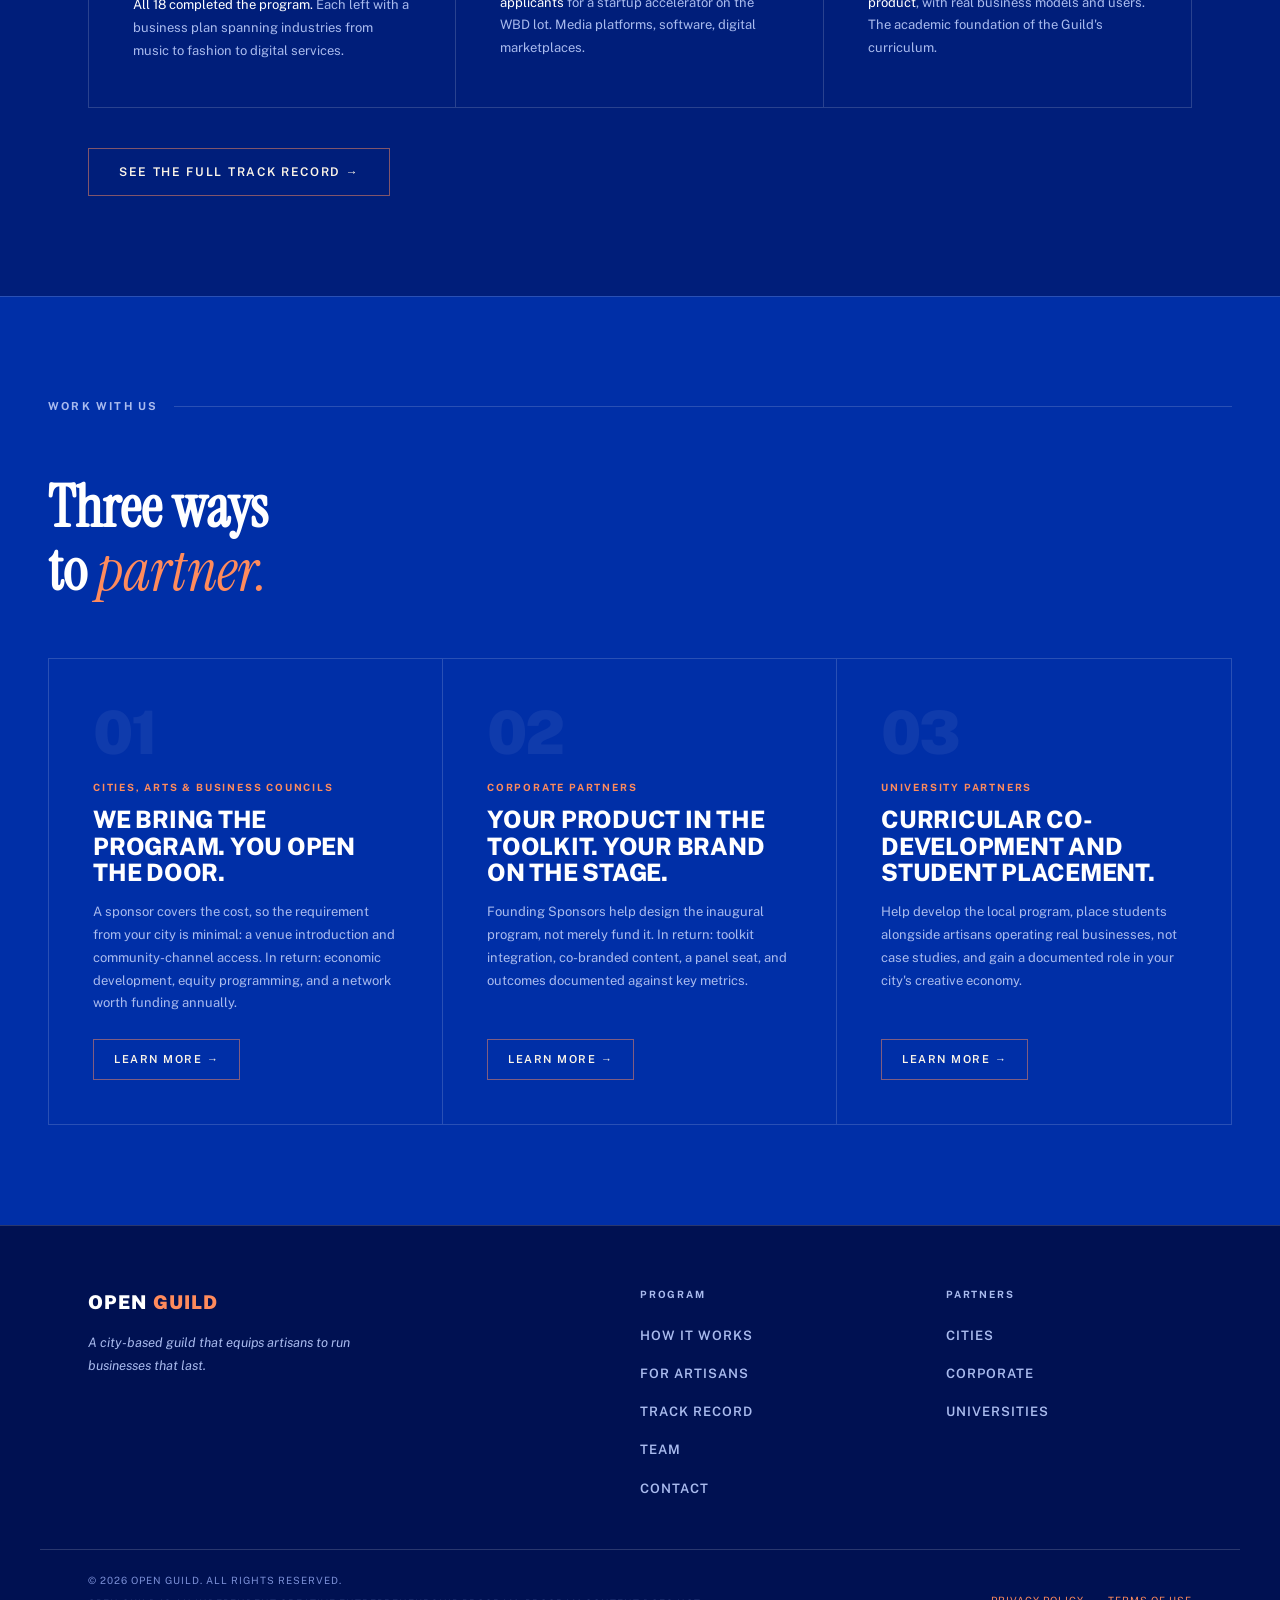
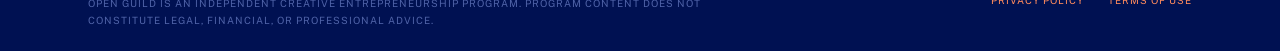
==== commit 69719bcd: "Tighten and formalize homepage copy Cuts homepage prose by roughly 10% and removes contractions and " ====
--- a/index.html
+++ b/index.html
@@ -5,7 +5,7 @@
 <meta name="viewport" content="width=device-width, initial-scale=1.0">
 <title>Open Guild — The guild, rebuilt for your city</title>
 <meta property="og:title" content="Open Guild">
-<meta property="og:description" content="Open Guild equips a city's artisans to run businesses that last. A sponsor pays for it, the city opens the door, and the artisans who show up don't pay a dime.">
+<meta property="og:description" content="Open Guild equips a city's artisans to run businesses that last. A sponsor funds the program, the city provides access, and participants pay nothing.">
 <meta property="og:type" content="website">
 <meta property="og:url" content="https://cityartslab.com/">
 <meta name="twitter:card" content="summary_large_image">
@@ -74,26 +74,26 @@
       Equip your city's artisans to <em>run a business that lasts.</em>
     </h1>
     <p class="hero-body reveal d2">
-      Most artisans didn't get a business partner when they picked up the craft. They got a landlord, and eventually a chain three blocks over that could copy the whole thing in an afternoon. Open Guild is the piece that was missing: <span style="color:var(--coral);">real skills</span>, <span style="color:var(--coral);">tools built for how you actually work</span>, and <span style="color:var(--coral);">a network in your own city</span> that's already solved the problem you're stuck on. A sponsor pays for it, the city clears the way, and nobody who shows up owes a cent.
+      Most artisans never had a business partner, only a landlord and competitors able to copy their work. Open Guild provides <span style="color:var(--coral);">real skills</span>, <span style="color:var(--coral);">tools built for how artisans work</span>, and <span style="color:var(--coral);">a local network</span>. A sponsor funds it, the city provides access, participants pay nothing.
     </p>
     <div class="hero-ctas reveal d3">
       <a href="cities.html" class="btn-y">Bring Open Guild to your city</a>
       <a href="partners.html" class="btn-ghost">Become a founding partner</a>
     </div>
-    <p class="hero-note reveal d4" style="margin-top:28px;">Are you an artisan? <a href="artisans.html" style="color:var(--muted);text-decoration:underline;text-underline-offset:3px;">See if you qualify</a> for a free cohort in your city.</p>
+    <p class="hero-note reveal d4" style="margin-top:28px;">Artisans: <a href="artisans.html" style="color:var(--muted);text-decoration:underline;text-underline-offset:3px;">see if you qualify</a> for a free cohort in your city.</p>
   </div>
   <div class="hero-stats reveal d2">
     <div class="hero-stat">
       <div class="stat-l">Economic Development</div>
-      <div class="stat-d">Creative businesses that survive, grow, and keep paying into the local economy.</div>
+      <div class="stat-d">Creative businesses that survive, grow, and pay into the local economy.</div>
     </div>
     <div class="hero-stat">
       <div class="stat-l">Capacity That Stays</div>
-      <div class="stat-d">A one-off workshop packs up and leaves. A local network doesn't.</div>
+      <div class="stat-d">A one-time workshop ends. A local network does not.</div>
     </div>
     <div class="hero-stat">
       <div class="stat-l">No Cost, Low Lift</div>
-      <div class="stat-d">A sponsor funds the program. Your city shows up with a venue and its community channels.</div>
+      <div class="stat-d">A sponsor funds the program. Your city provides a venue and community channels.</div>
     </div>
   </div>
 </div>
@@ -147,11 +147,11 @@
           <div class="flip-card" tabindex="0" role="button" aria-expanded="false" aria-label="Then: expand for more detail">
             <div class="flip-card-inner">
               <div class="flip-face flip-front">
-                <p class="flip-text">Guilds trained artisans and looked after their own for centuries, and it worked, until a machine could outproduce them.</p>
+                <p class="flip-text">Guilds trained and protected artisans for centuries. Then a machine could outproduce them.</p>
                 <span class="flip-hint">More ↻</span>
               </div>
               <div class="flip-face flip-back">
-                <p class="flip-text">One power loom did the work of twenty weavers. After that, running a business meant owning a factory, or at least affording a back office, and most artisans could do neither.</p>
+                <p class="flip-text">One power loom replaced twenty weavers. Running a business meant owning a factory or a back office, out of reach for most artisans.</p>
                 <span class="flip-hint">Close ✕</span>
               </div>
             </div>
@@ -164,11 +164,11 @@
           <div class="flip-card" tabindex="0" role="button" aria-expanded="false" aria-label="Now: expand for more detail">
             <div class="flip-card-inner">
               <div class="flip-face flip-front">
-                <p class="flip-text">That math broke the other way. A developer used to be the price of entry. Now a clear idea is.</p>
+                <p class="flip-text">That balance has shifted. A developer used to be the price of entry. Now a clear idea is.</p>
                 <span class="flip-hint">More ↻</span>
               </div>
               <div class="flip-face flip-back">
-                <p class="flip-text">A florist who understands her own delivery routes better than any engineer ever could can now build the tool herself, the same tool she'd have had to hire out a few years back.</p>
+                <p class="flip-text">A florist can now build her own delivery tool, one she once hired an engineer for.</p>
                 <span class="flip-hint">Close ✕</span>
               </div>
             </div>
@@ -180,11 +180,11 @@
           <div class="flip-card" tabindex="0" role="button" aria-expanded="false" aria-label="The opportunity: expand for more detail">
             <div class="flip-card-inner">
               <div class="flip-face flip-front">
-                <p class="flip-text">We're not naive about who built these tools or why. Used with intention, though, they still hand power back to the person holding them.</p>
+                <p class="flip-text">These organizations have their own interests, but used deliberately, the tools return control to the people using them.</p>
                 <span class="flip-hint">More ↻</span>
               </div>
               <div class="flip-face flip-back">
-                <p class="flip-text">Artisans can now build and own infrastructure that used to be out of reach, too complex or too expensive to touch. That's the use Open Guild teaches. The generative-art gimmicks are somebody else's curriculum.</p>
+                <p class="flip-text">Artisans can now build and own infrastructure once too complex or costly to access. That is what Open Guild teaches, not generative content tools.</p>
                 <span class="flip-hint">Close ✕</span>
               </div>
             </div>
@@ -208,7 +208,7 @@
       </h2>
       <div class="thesis-body reveal d2">
         <p>
-          Ask most artisans about their craft and they'll talk your ear off. Ask about pricing or contracts and the room goes quiet, because nobody ever sat them down and taught it. So that's where we start: pricing, packaging, contracts, invoicing, distribution, building an audience, and usually a stream of revenue that was already there, never priced right.
+          Most artisans can discuss their craft at length, but few have learned pricing or contracts. The program begins there: pricing, packaging, contracts, invoicing, distribution, audience-building, and revenue left unpriced.
         </p>
         <p>Then build what you used to rent or go without:</p>
         <ul style="margin:4px 0 20px 18px;font-family:var(--body);font-size:16px;line-height:1.8;list-style:disc;color:var(--off-white);">
@@ -217,10 +217,10 @@
           <li>A brewer's taproom loyalty tool</li>
         </ul>
         <p>
-          Understand your business well enough and you can build the tools that run it, that's the whole bet. A local operator who's done this in your city helped shape the curriculum, so what you get fits your street. Nobody's handing you a generic build-your-own-app class.
+          Understanding your business is the foundation for building the tools that run it. A local operator in your city helped shape the curriculum, so it reflects your market rather than a generic template.
         </p>
         <p>
-          The AI tools that manufacture the creative work itself don't make the syllabus. The ones that put infrastructure in your hands, the boring, load-bearing stuff, do.
+          AI tools that generate creative work are not part of the syllabus; tools that provide infrastructure are.
         </p>
       </div>
     </div>
@@ -232,14 +232,14 @@
   <div class="shift-inner">
     <div class="shift-header">
       <h2 class="shift-title reveal">Half of a<br>guild was<br>always<br><em>people.</em></h2>
-      <p class="shift-sub reveal d1">You can build software for the workshop half. The people half doesn't compile.</p>
+      <p class="shift-sub reveal d1">Software supports the workshop half. It cannot replace the people.</p>
     </div>
     <div class="thesis-body reveal d2" style="max-width:760px;">
       <p>
-        Guilds lasted centuries because members trained each other, vouched for each other, and showed up as one voice when it mattered. Every cohort seeds that same thing in miniature: you leave knowing other local artisans, the SBA loan officer who actually returns calls, the city planner, a bank willing to open an account for a business without three years of tax returns. People worth calling the second time the problem shows up.
+        Guilds lasted because members trained and vouched for each other, and spoke with one voice when it mattered. Every cohort builds that network locally: artisans, a responsive SBA loan officer, a city planner, a bank willing to open accounts easily.
       </p>
       <p>
-        A workshop ends when the facilitator flies home. This doesn't. A city that funds Open Guild is buying standing infrastructure, the kind its artisans keep leaning on years after anyone remembers the cohort number.
+        A workshop ends when the facilitator leaves. This does not. A city that funds Open Guild invests in infrastructure artisans rely on for years.
       </p>
     </div>
   </div>
@@ -249,7 +249,7 @@
 <div class="phases-section" id="program">
   <div class="phases-header">
     <h2 class="phases-title reveal">Four<br>phases.<br>Ten<br>weeks.</h2>
-    <p class="phases-intro reveal d1">You leave with a business. Not a notebook full of ideas you'll get to eventually.</p>
+    <p class="phases-intro reveal d1">Participants leave with a business, not a notebook of ideas for later.</p>
   </div>
   <div class="phases-grid">
     <div class="phase-card reveal">
@@ -306,27 +306,27 @@
 <div class="shift-section" id="track-record">
   <div class="shift-inner">
     <div class="shift-header">
-      <h2 class="shift-title reveal">We've<br>delivered<br>this<br><em>before.</em></h2>
-      <p class="shift-sub reveal d1">The founding team has run four of these already, in four different cities, for four very different kinds of partner. Every one of them taught us something that's now baked into the curriculum.</p>
+      <h2 class="shift-title reveal">We have<br>delivered<br>this<br><em>before.</em></h2>
+      <p class="shift-sub reveal d1">The founding team has run four programs, in four cities, with four kinds of partner, each contributing directly to the current curriculum.</p>
     </div>
     <div class="shift-grid">
       <div class="shift-card reveal">
         <div class="shift-card-num">MX</div>
         <div class="shift-card-tag">Mexico City</div>
         <div class="shift-card-title">Entrepreneurship &amp; Art Workshop</div>
-        <p class="shift-card-body">In partnership with Prócora. 18 participants. <strong>All 18 completed the program.</strong> Each left with a developed business plan spanning industries from music to fashion to digital services.</p>
+        <p class="shift-card-body">In partnership with Prócora. 18 participants. <strong>All 18 completed the program.</strong> Each left with a business plan spanning industries from music to fashion to digital services.</p>
       </div>
       <div class="shift-card reveal d1">
         <div class="shift-card-num">WB</div>
         <div class="shift-card-tag">Burbank, CA</div>
         <div class="shift-card-title">Collider On The Lot</div>
-        <p class="shift-card-body">Warner Bros. Discovery × Acme Innovation. <strong>13 companies selected from hundreds of applicants</strong> for a startup accelerator on the WBD studio lot. Media platforms, software, digital marketplaces.</p>
+        <p class="shift-card-body">Warner Bros. Discovery × Acme Innovation. <strong>13 companies selected from hundreds of applicants</strong> for a startup accelerator on the WBD lot. Media platforms, software, digital marketplaces.</p>
       </div>
       <div class="shift-card reveal d2">
         <div class="shift-card-num">BR</div>
         <div class="shift-card-tag">Berklee College of Music</div>
         <div class="shift-card-title">Raidar Practicum</div>
-        <p class="shift-card-body">Students build arts-based products and services on the Raidar platform, <strong>from concept to deployed product</strong>, with real business models and real users. The academic foundation of the Guild's curriculum.</p>
+        <p class="shift-card-body">Students build arts-based products on the Raidar platform, <strong>from concept to deployed product</strong>, with real business models and users. The academic foundation of the Guild's curriculum.</p>
       </div>
     </div>
     <div style="margin-top:40px;">
@@ -345,21 +345,21 @@
         <div class="pillar-num">01</div>
         <div class="pillar-tag">Cities, Arts &amp; Business Councils</div>
         <div class="pillar-title">We bring the program. You open the door.</div>
-        <p class="pillar-body">A sponsor covers the cost, so the ask of your city is smaller than you'd think: a venue introduction, access to your community channels. What you get back is economic development, equity programming, and a network worth re-funding every year rather than reinventing.</p>
+        <p class="pillar-body">A sponsor covers the cost, so the requirement from your city is minimal: a venue introduction and community-channel access. In return: economic development, equity programming, and a network worth funding annually.</p>
         <div style="margin-top:24px;"><a href="cities.html" class="btn-ghost" style="font-size:11px;padding:10px 20px;">Learn more →</a></div>
       </div>
       <div class="pillar reveal d1">
         <div class="pillar-num">02</div>
         <div class="pillar-tag">Corporate Partners</div>
         <div class="pillar-title">Your product in the toolkit. Your brand on the stage.</div>
-        <p class="pillar-body">Founding Sponsors sit in on designing the inaugural program itself, not just funding it from a distance. In return: toolkit integration, co-branded content, a panel seat, and outcomes documented against whatever your team is actually measured on.</p>
+        <p class="pillar-body">Founding Sponsors help design the inaugural program, not merely fund it. In return: toolkit integration, co-branded content, a panel seat, and outcomes documented against key metrics.</p>
         <div style="margin-top:24px;"><a href="corporate.html" class="btn-ghost" style="font-size:11px;padding:10px 20px;">Learn more →</a></div>
       </div>
       <div class="pillar reveal d2">
         <div class="pillar-num">03</div>
         <div class="pillar-tag">University Partners</div>
         <div class="pillar-title">Curricular co-development and student placement.</div>
-        <p class="pillar-body">Help develop the local program, place your students alongside artisans who are actually running businesses, not case studies, and walk away with a documented, visible role in your city's creative economy.</p>
+        <p class="pillar-body">Help develop the local program, place students alongside artisans operating real businesses, not case studies, and gain a documented role in your city's creative economy.</p>
         <div style="margin-top:24px;"><a href="universities.html" class="btn-ghost" style="font-size:11px;padding:10px 20px;">Learn more →</a></div>
       </div>
     </div>
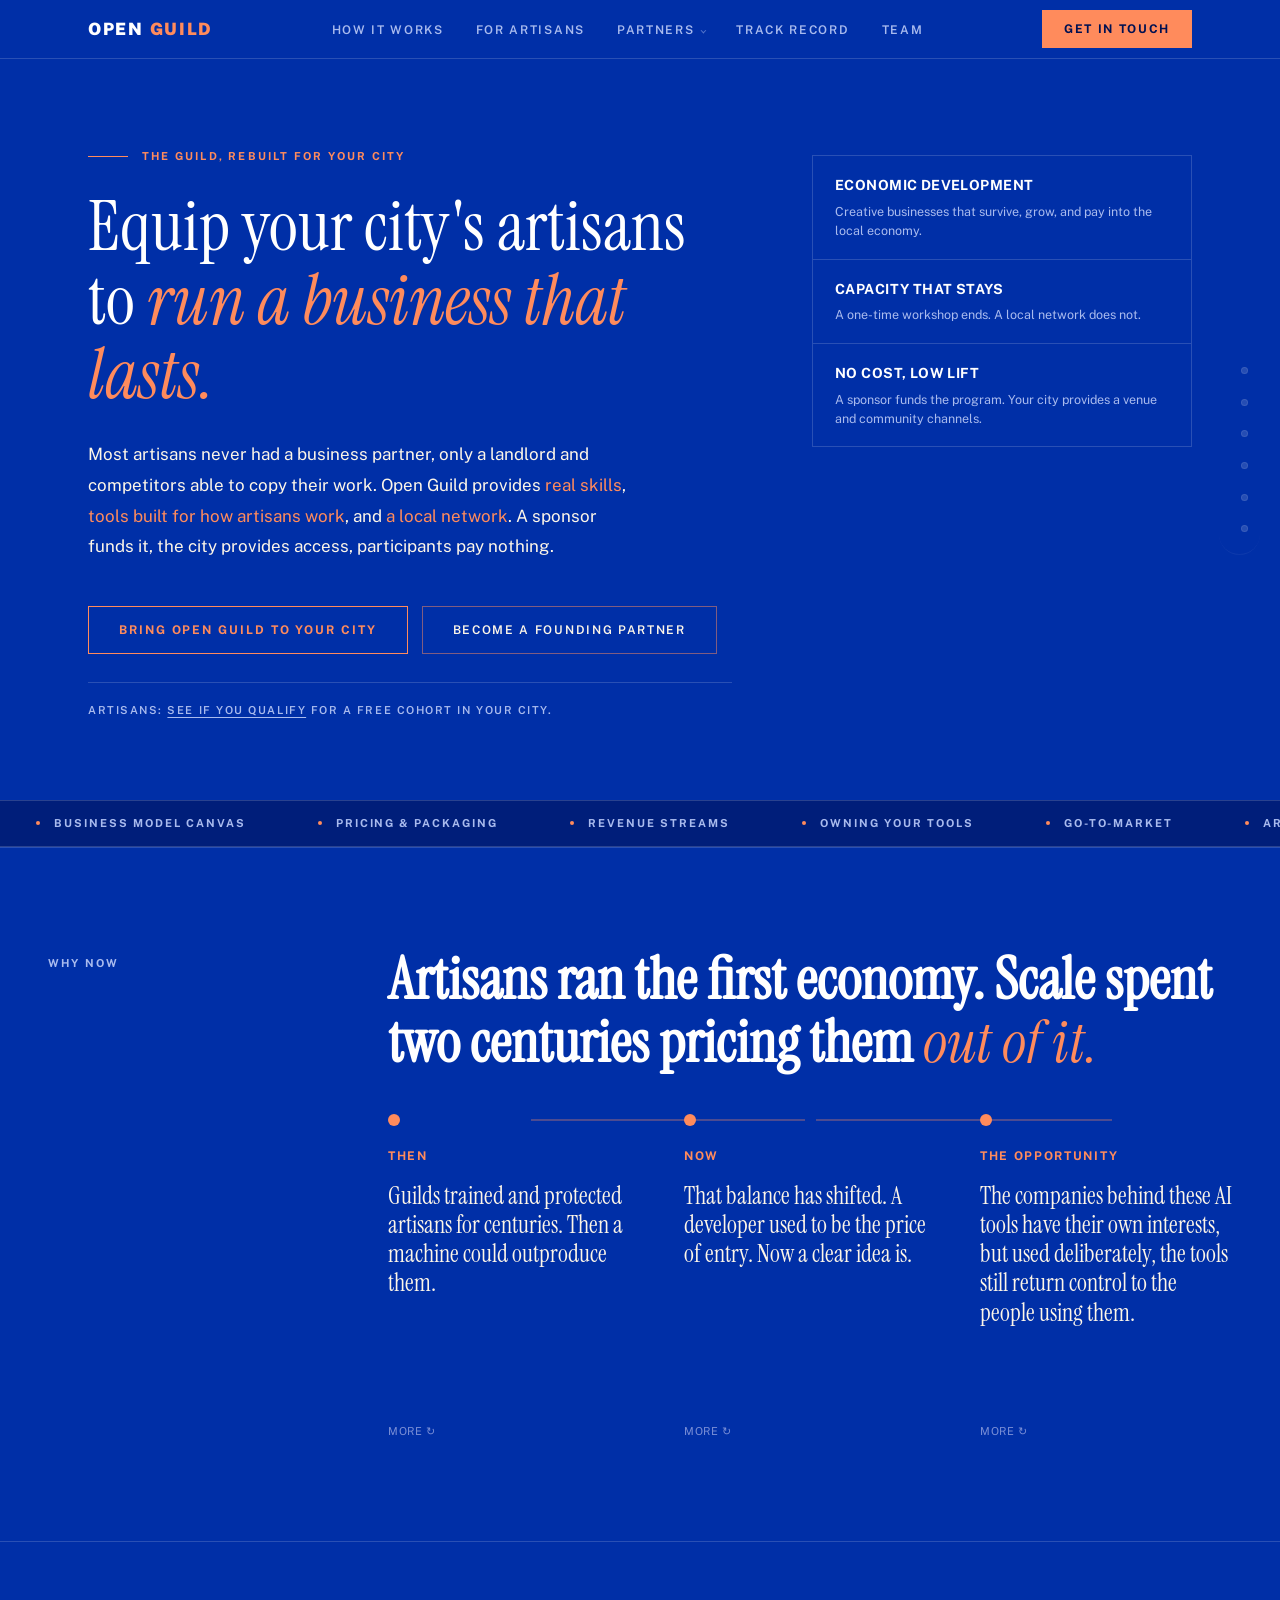
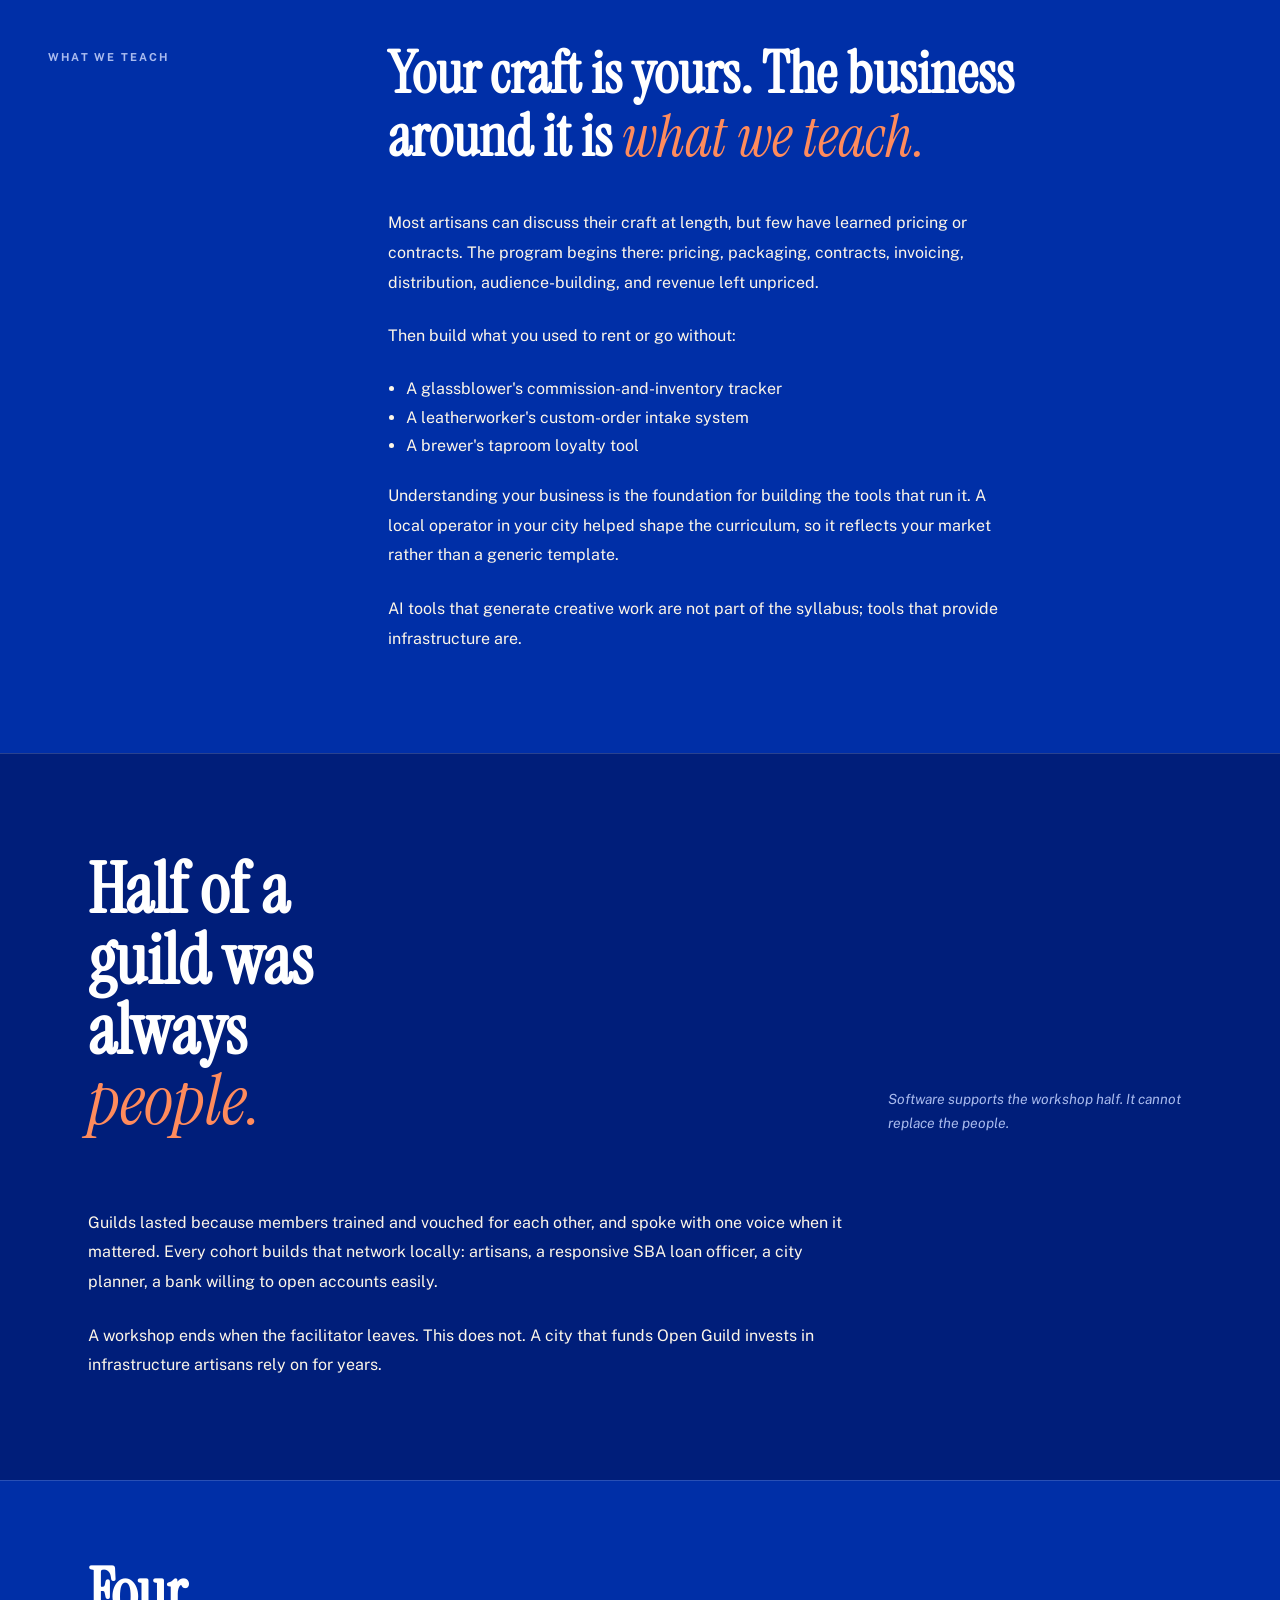
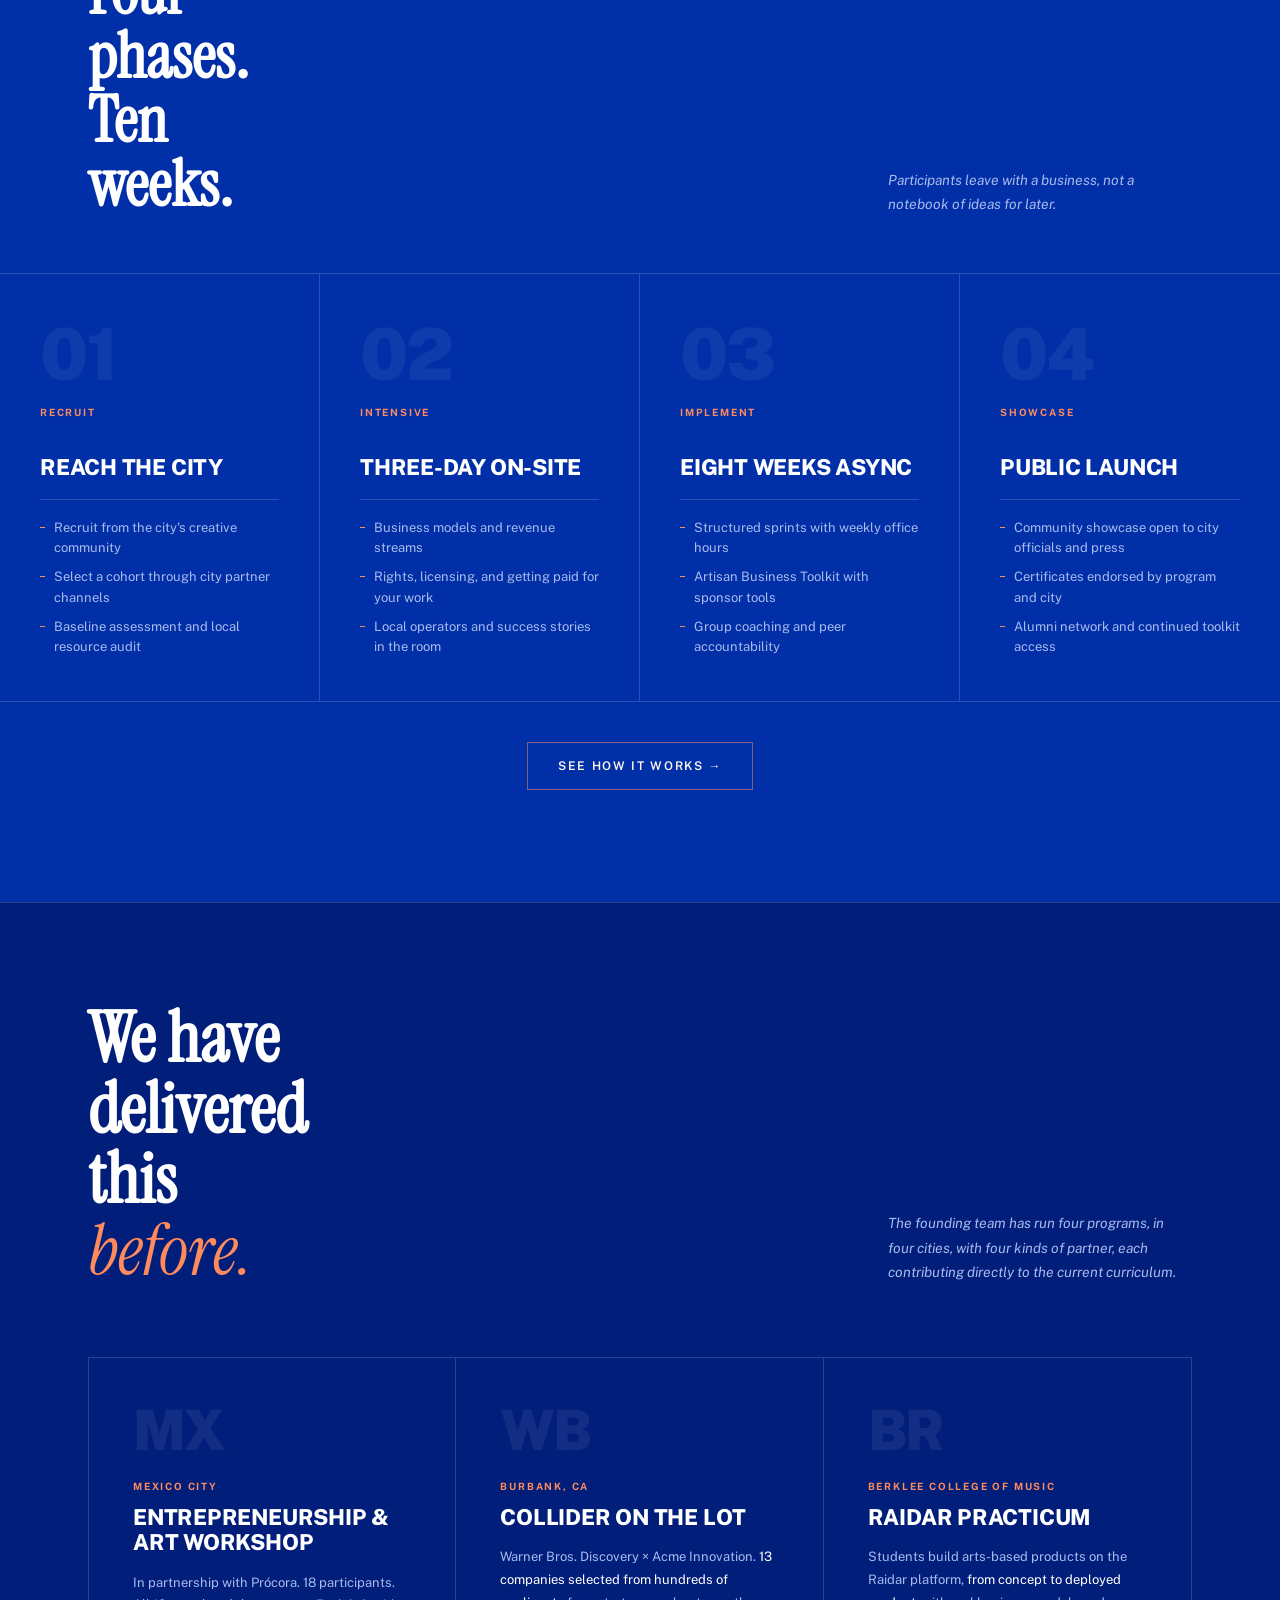
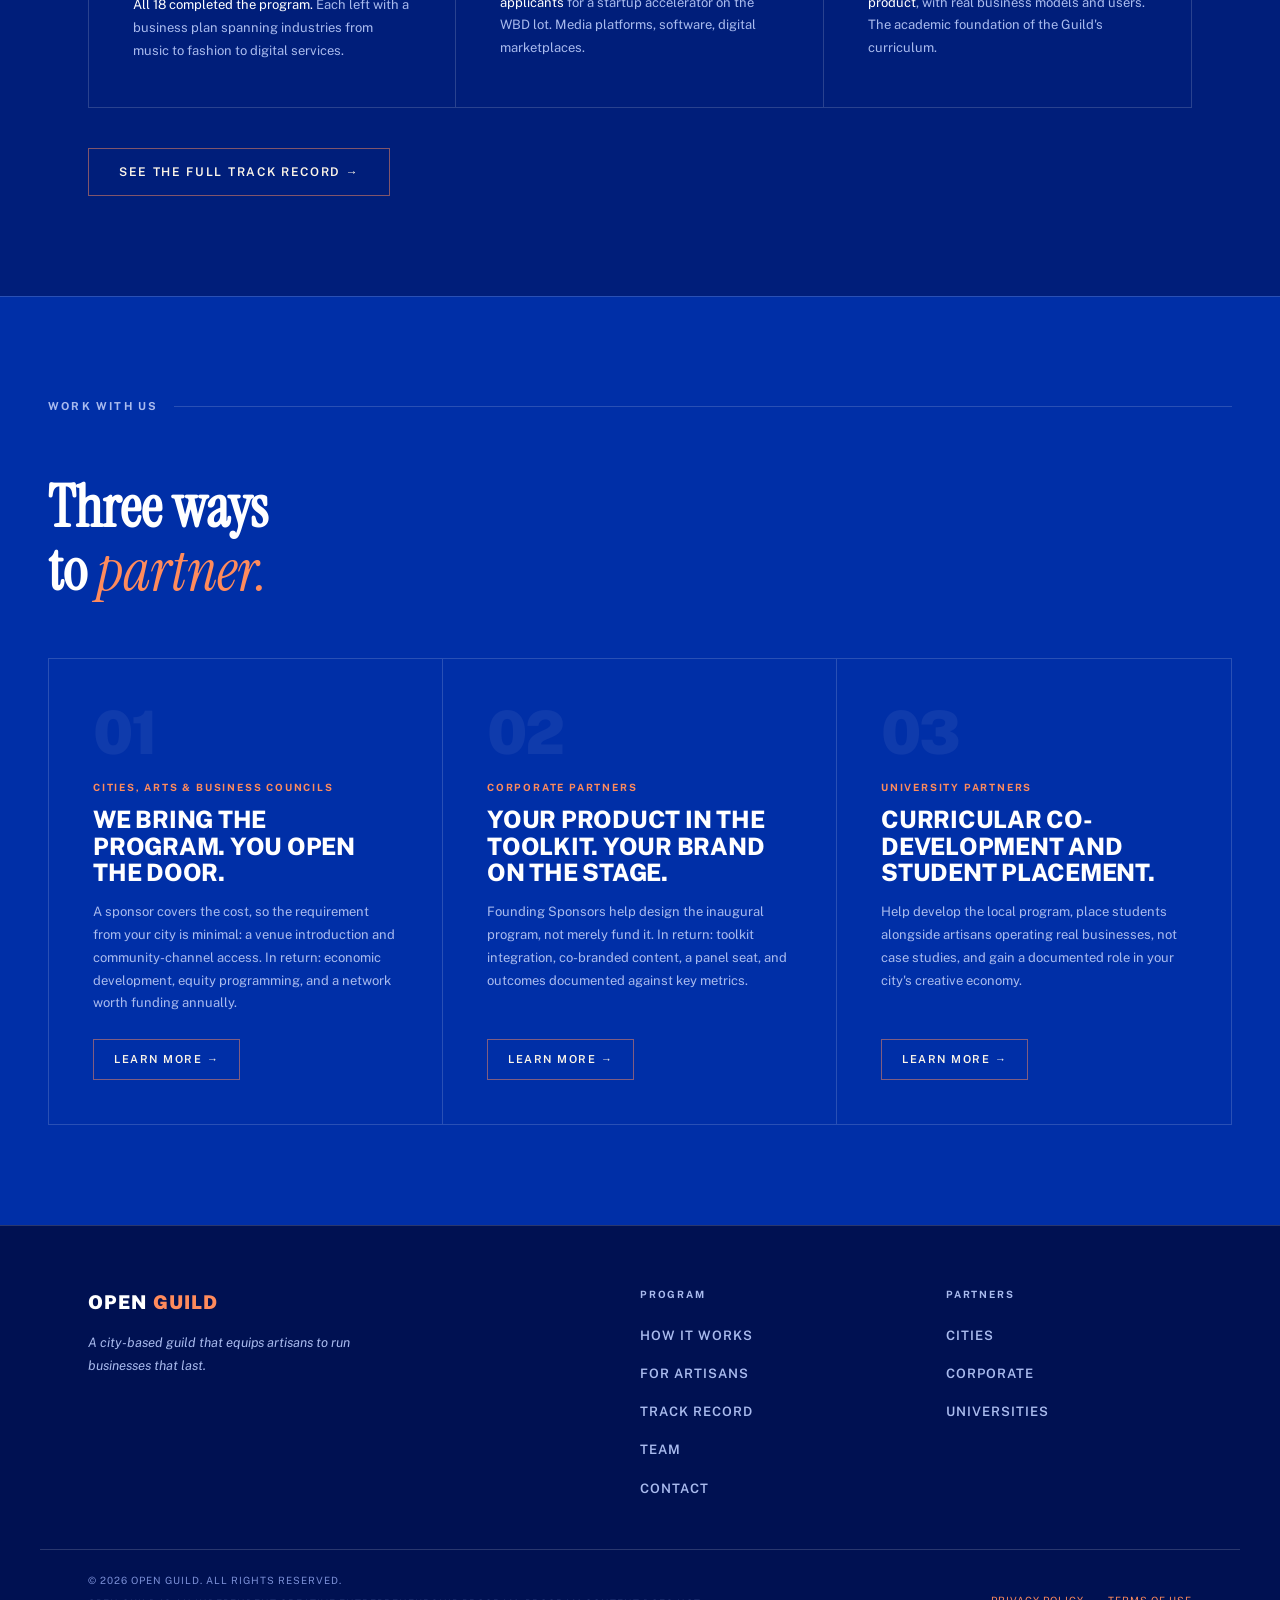
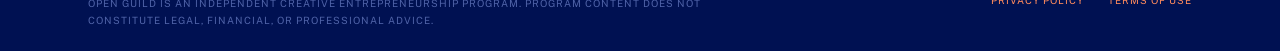
==== commit 399bb7fa: "Fix dangling reference in Opportunity card copy "These organizations" had no antecedent after the fo" ====
--- a/index.html
+++ b/index.html
@@ -180,7 +180,7 @@
           <div class="flip-card" tabindex="0" role="button" aria-expanded="false" aria-label="The opportunity: expand for more detail">
             <div class="flip-card-inner">
               <div class="flip-face flip-front">
-                <p class="flip-text">These organizations have their own interests, but used deliberately, the tools return control to the people using them.</p>
+                <p class="flip-text">The companies behind these AI tools have their own interests, but used deliberately, the tools still return control to the people using them.</p>
                 <span class="flip-hint">More ↻</span>
               </div>
               <div class="flip-face flip-back">
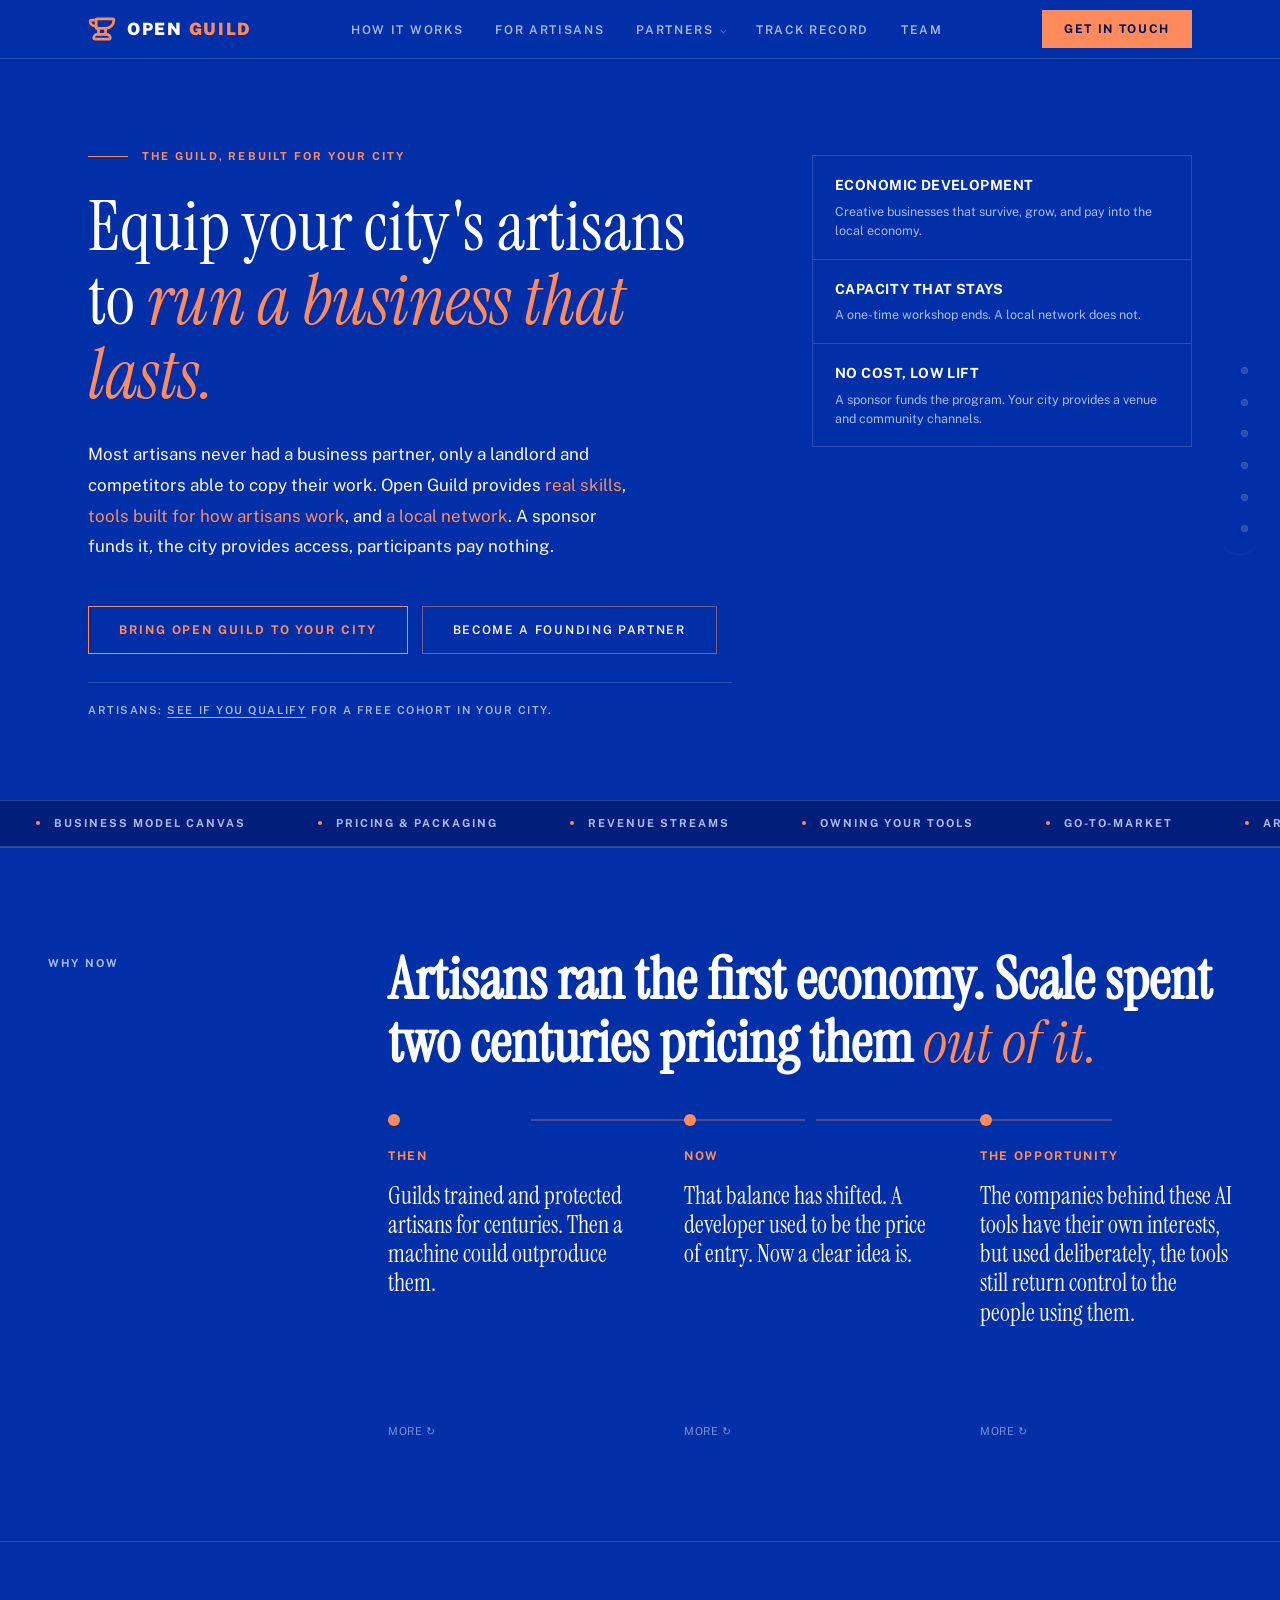
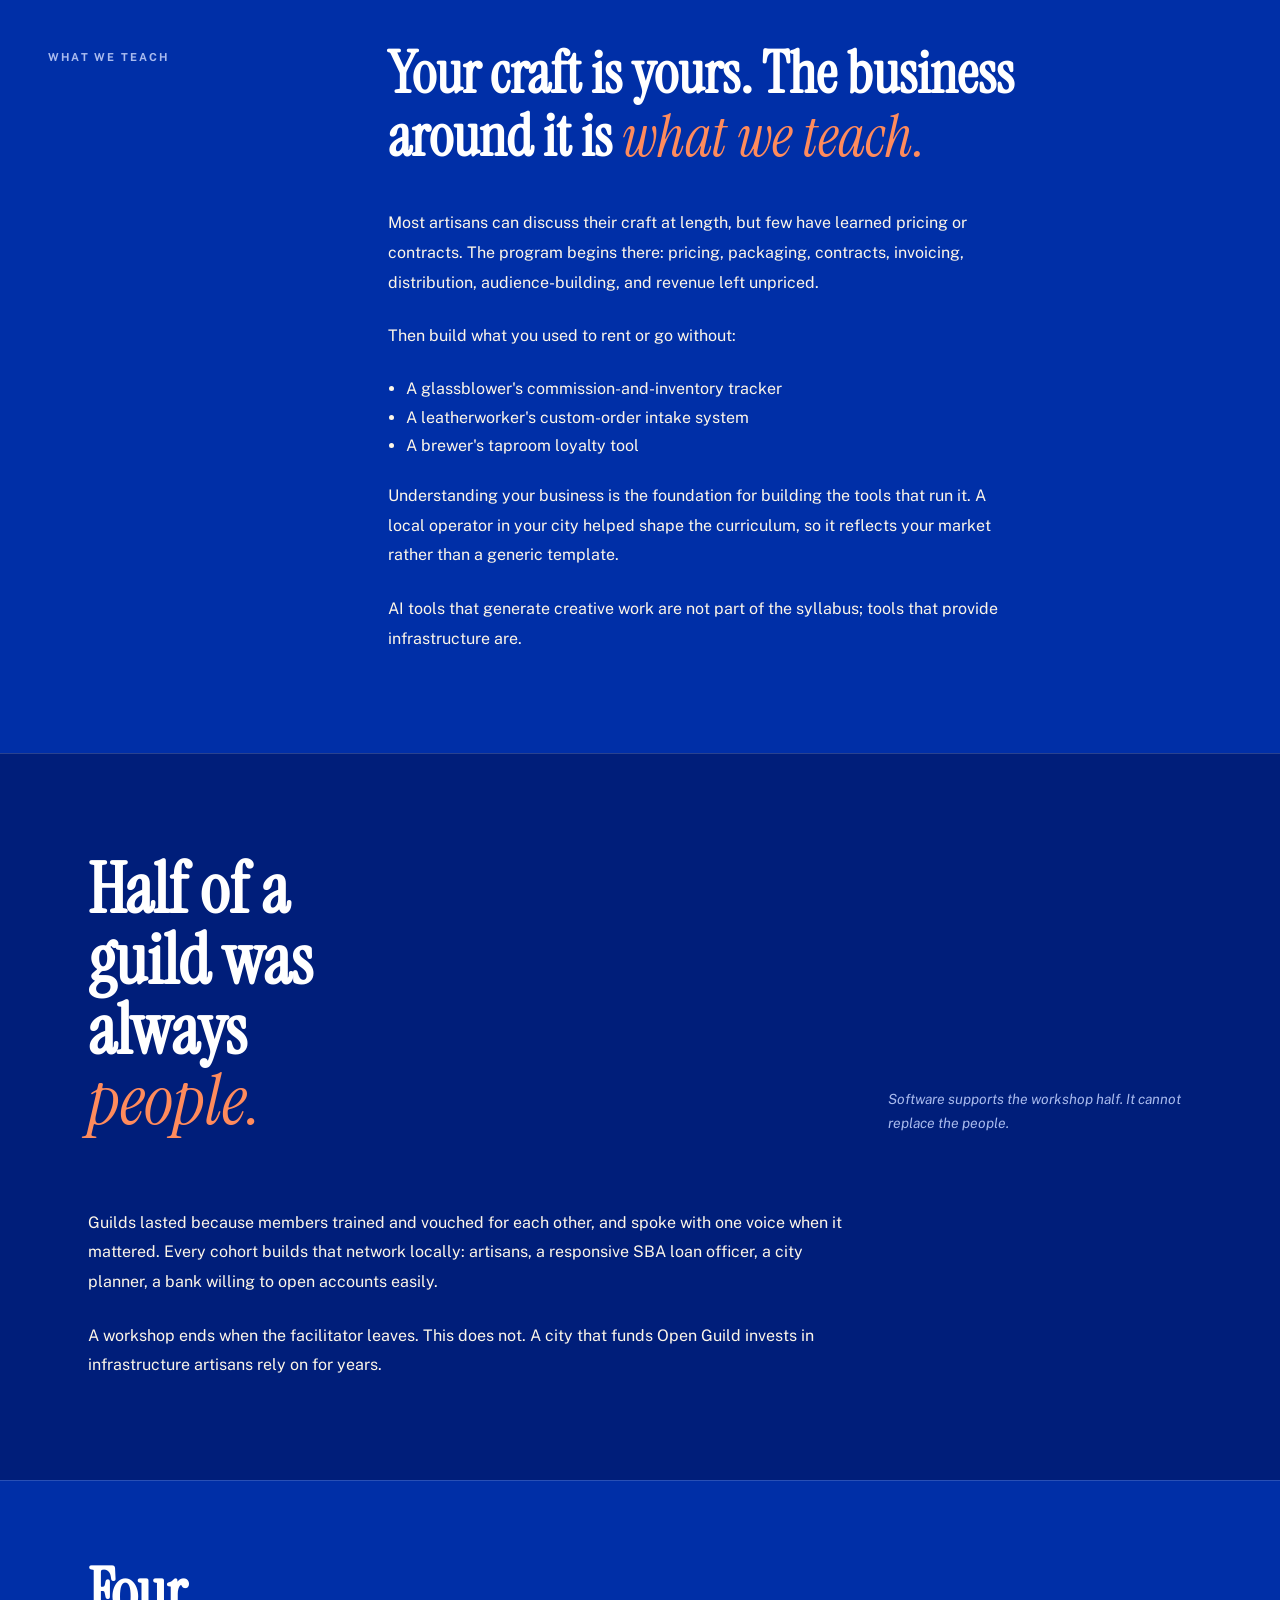
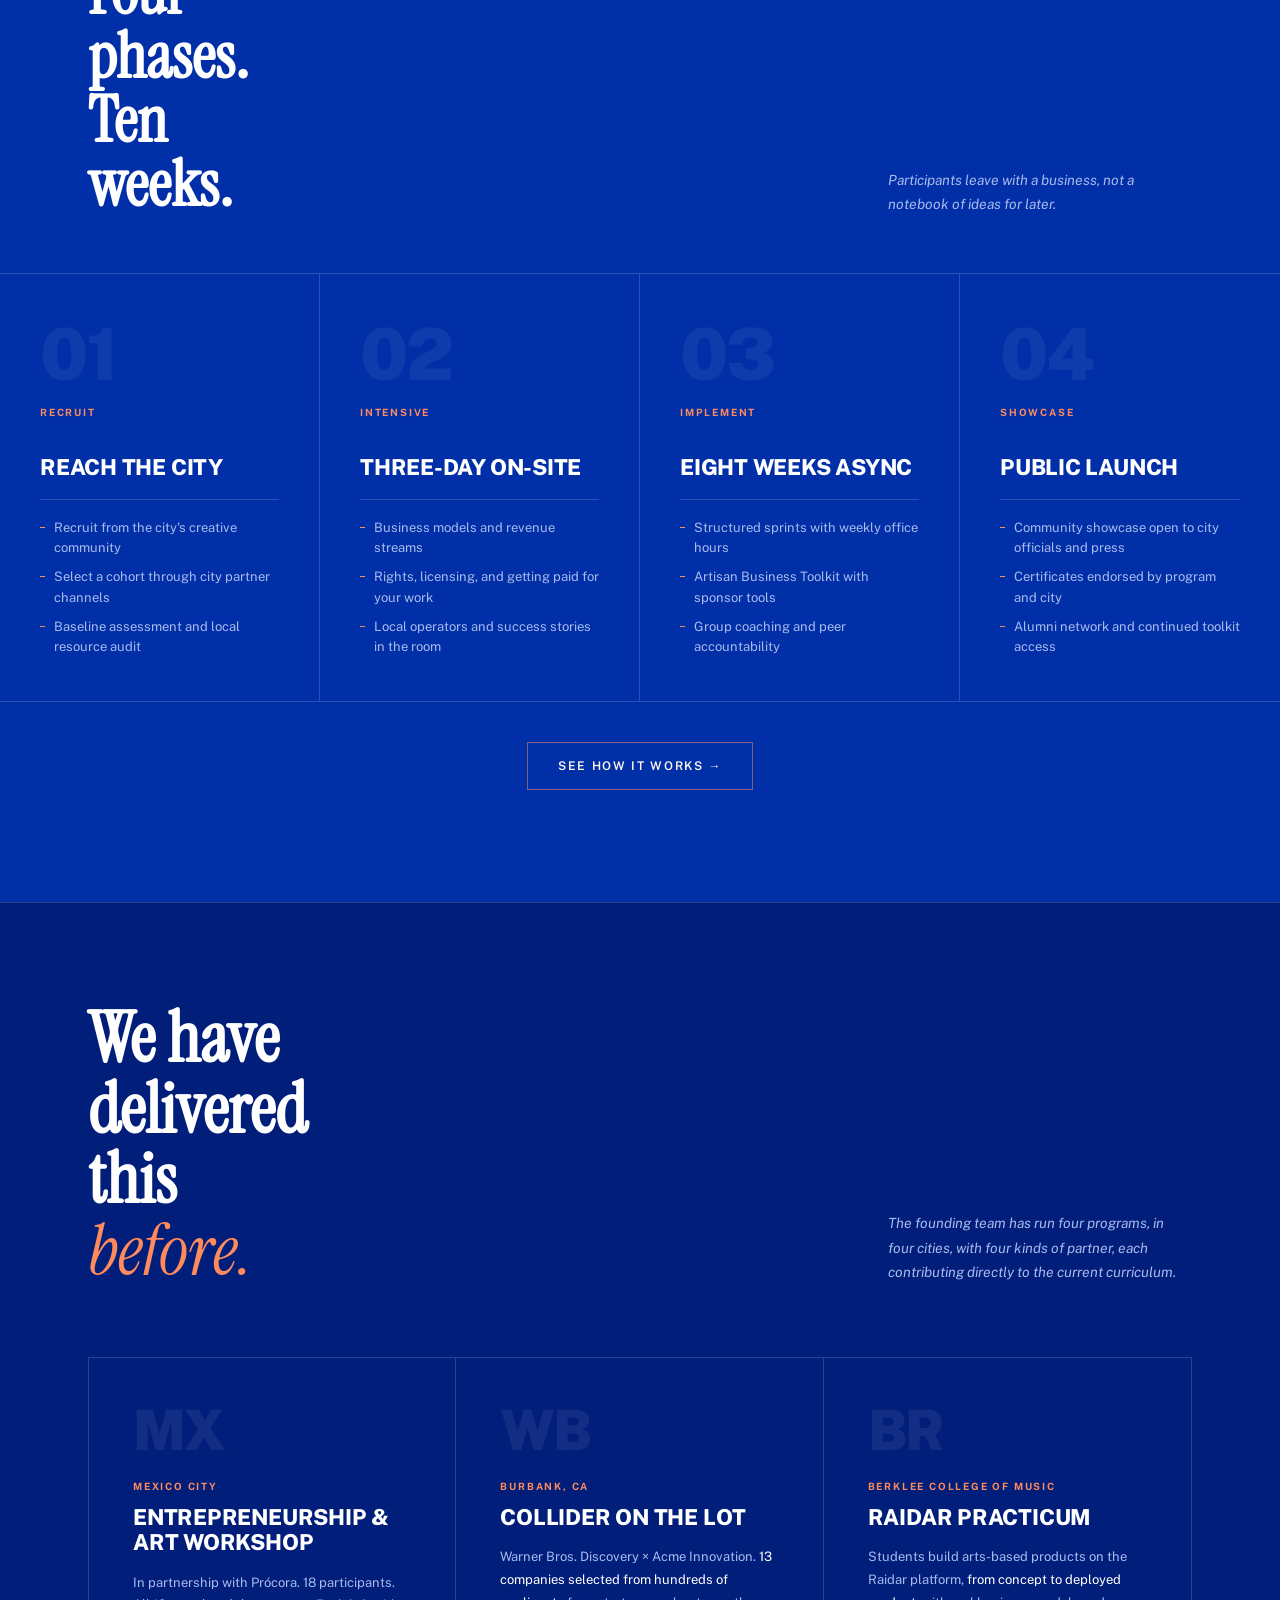
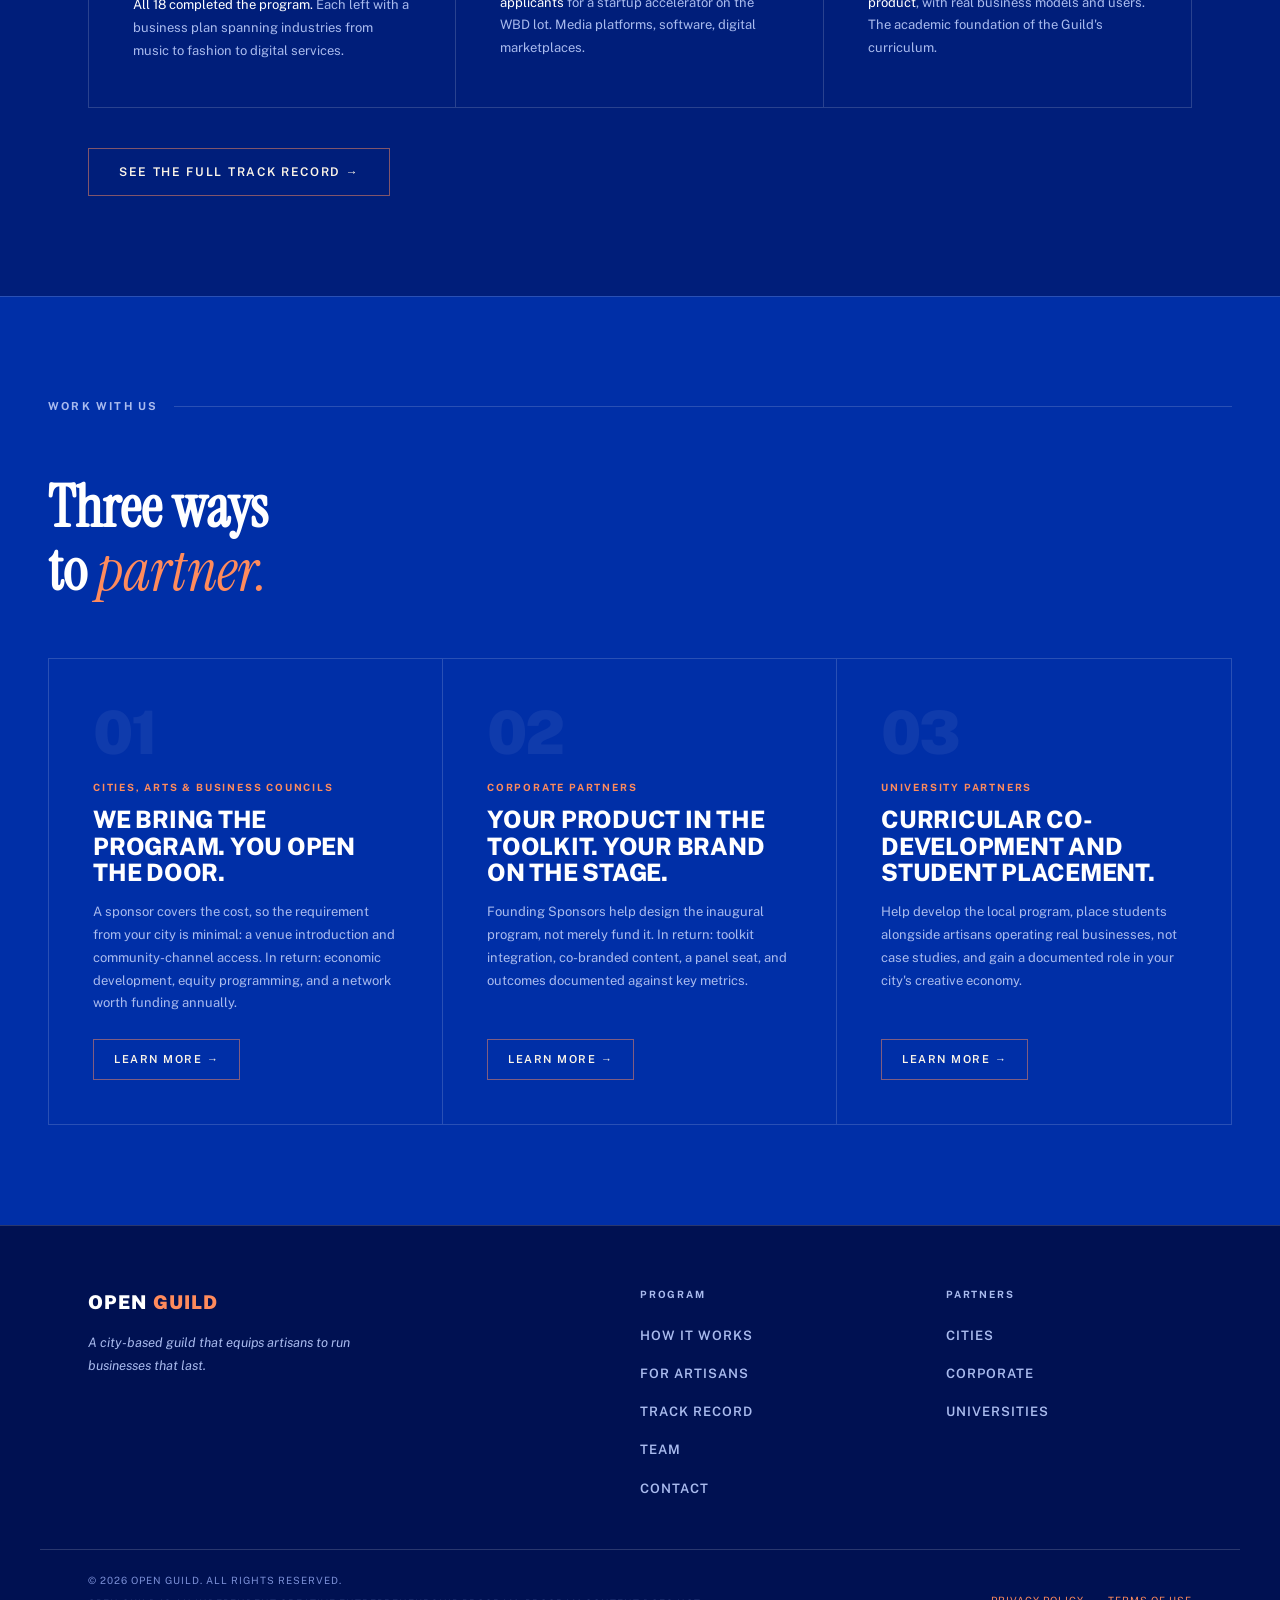
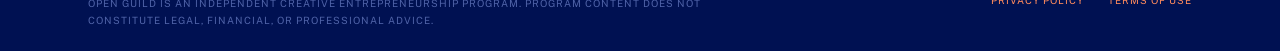
==== commit 6c5693e4: "Use the anvil icon as the logo beside the wordmark in the nav The anvil mark existed only as a favic" ====
--- a/index.html
+++ b/index.html
@@ -26,7 +26,7 @@
 
 <nav>
   <div class="nav-inner">
-    <a href="/" class="wordmark">Open <em>Guild</em></a>
+    <a href="/" class="wordmark"><img class="wordmark-mark" src="/logo.svg" alt="" width="28" height="24"><span>Open <em>Guild</em></span></a>
     <ul class="nav-links">
       <li><a href="how-it-works.html">How It Works</a></li>
         <li><a href="artisans.html">For Artisans</a></li>
--- a/styles.css
+++ b/styles.css
@@ -71,11 +71,14 @@
   height: 58px; padding: 0 48px;
 }
 .wordmark {
+  display: inline-flex; align-items: center; gap: 11px;
   font-family: var(--display);
   font-size: 17px; font-weight: 900;
   letter-spacing: 0.1em; text-transform: uppercase;
   color: var(--white); text-decoration: none;
 }
+.wordmark-mark { display: block; width: 28px; height: 24px; flex-shrink: 0; }
+.wordmark span { white-space: nowrap; }
 .wordmark em { color: var(--coral); font-style: normal; }
 .nav-links { display: flex; gap: 32px; list-style: none; }
 .nav-links a {
@@ -155,10 +158,23 @@
 .nav-mobile ul li:last-child a { border-bottom: none; }
 .nav-mobile ul a.sub { padding-left: 36px; font-size: 11px; color: var(--muted-dim); }
 
+/* The logo mark eats horizontal room, so tighten the nav before the
+   wordmark can collide with the links. */
+@media (max-width: 1100px) {
+  .nav-inner { padding: 0 28px; }
+  .nav-links { gap: 22px; }
+}
+
 @media (max-width: 768px) {
   .nav-inner { padding: 0 24px; }
   .nav-links { display: none; }
   .nav-hamburger { display: flex; }
+}
+
+/* On phones the logo lockup and the CTA can't both fit. The mobile
+   menu carries its own "Get in Touch" link, so drop the header one. */
+@media (max-width: 480px) {
+  .nav-cta { display: none; }
 }
 
 /* ── FOOTER ── */
